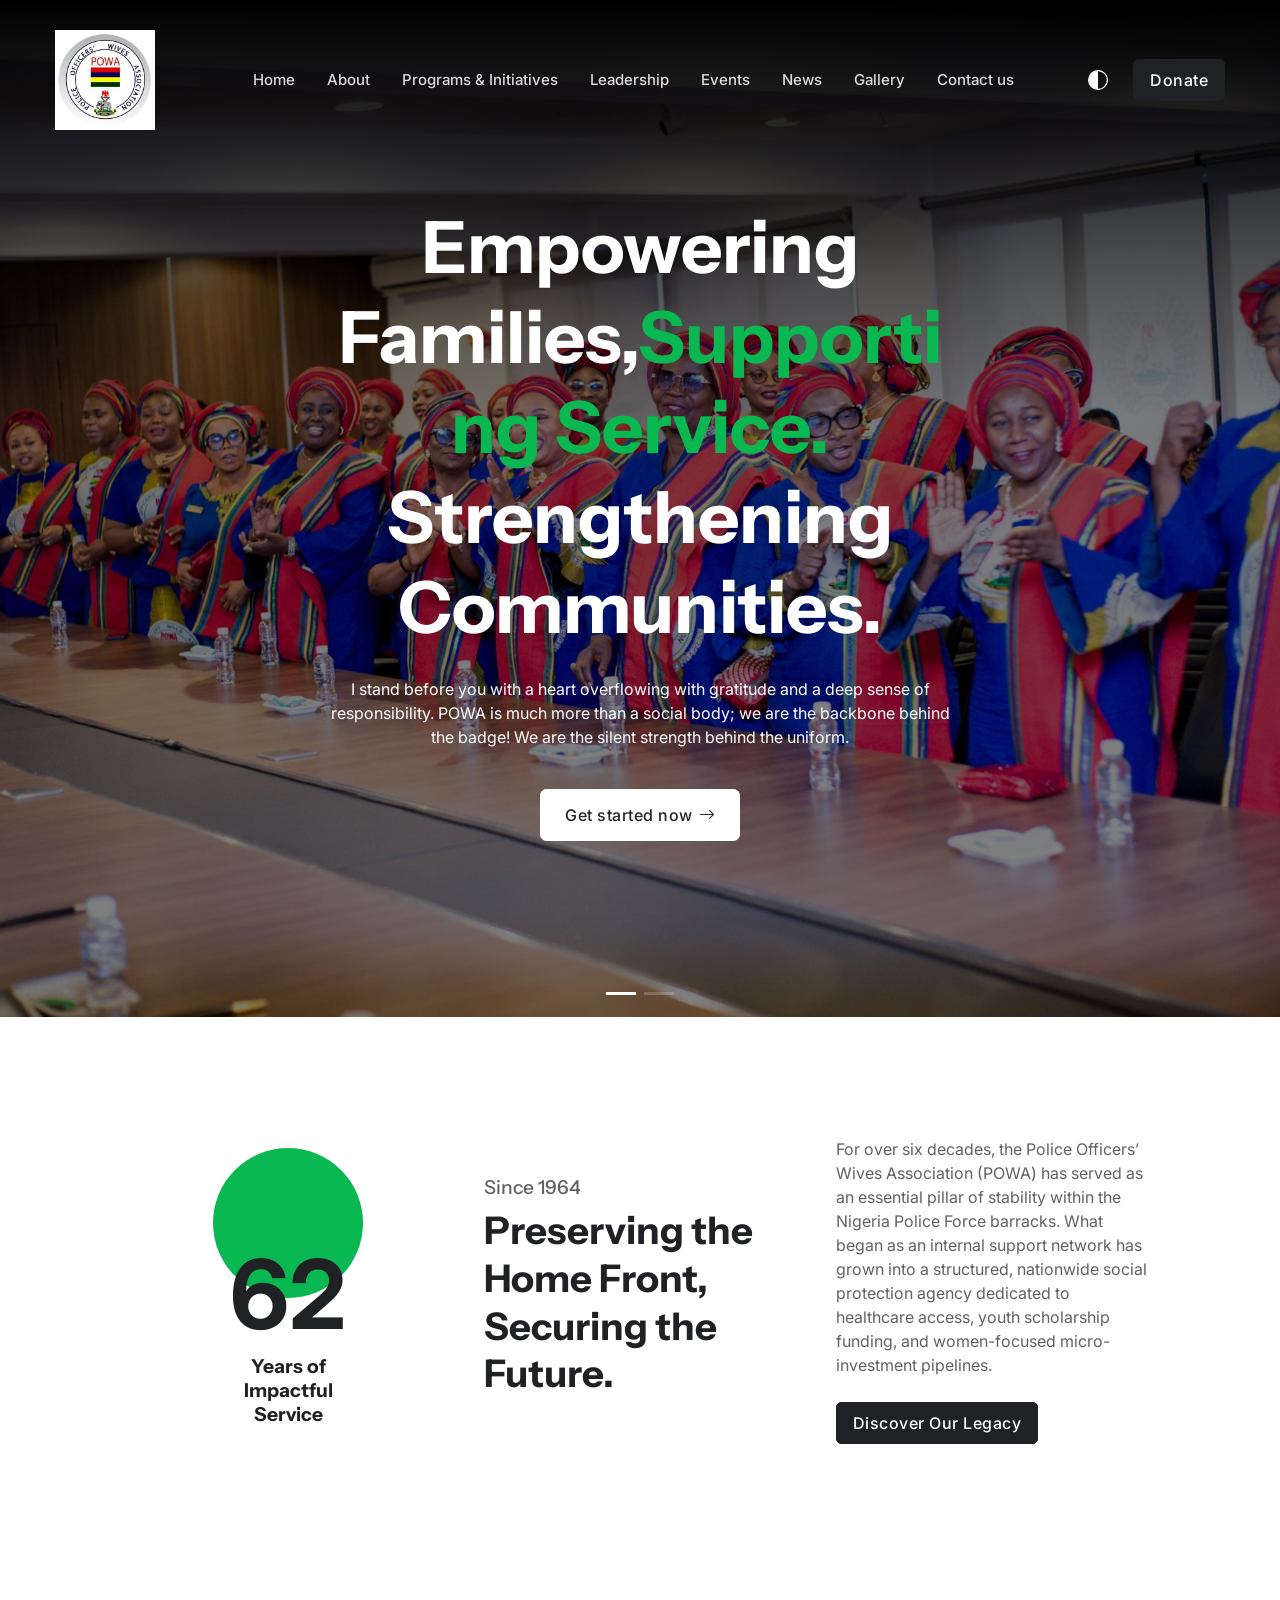
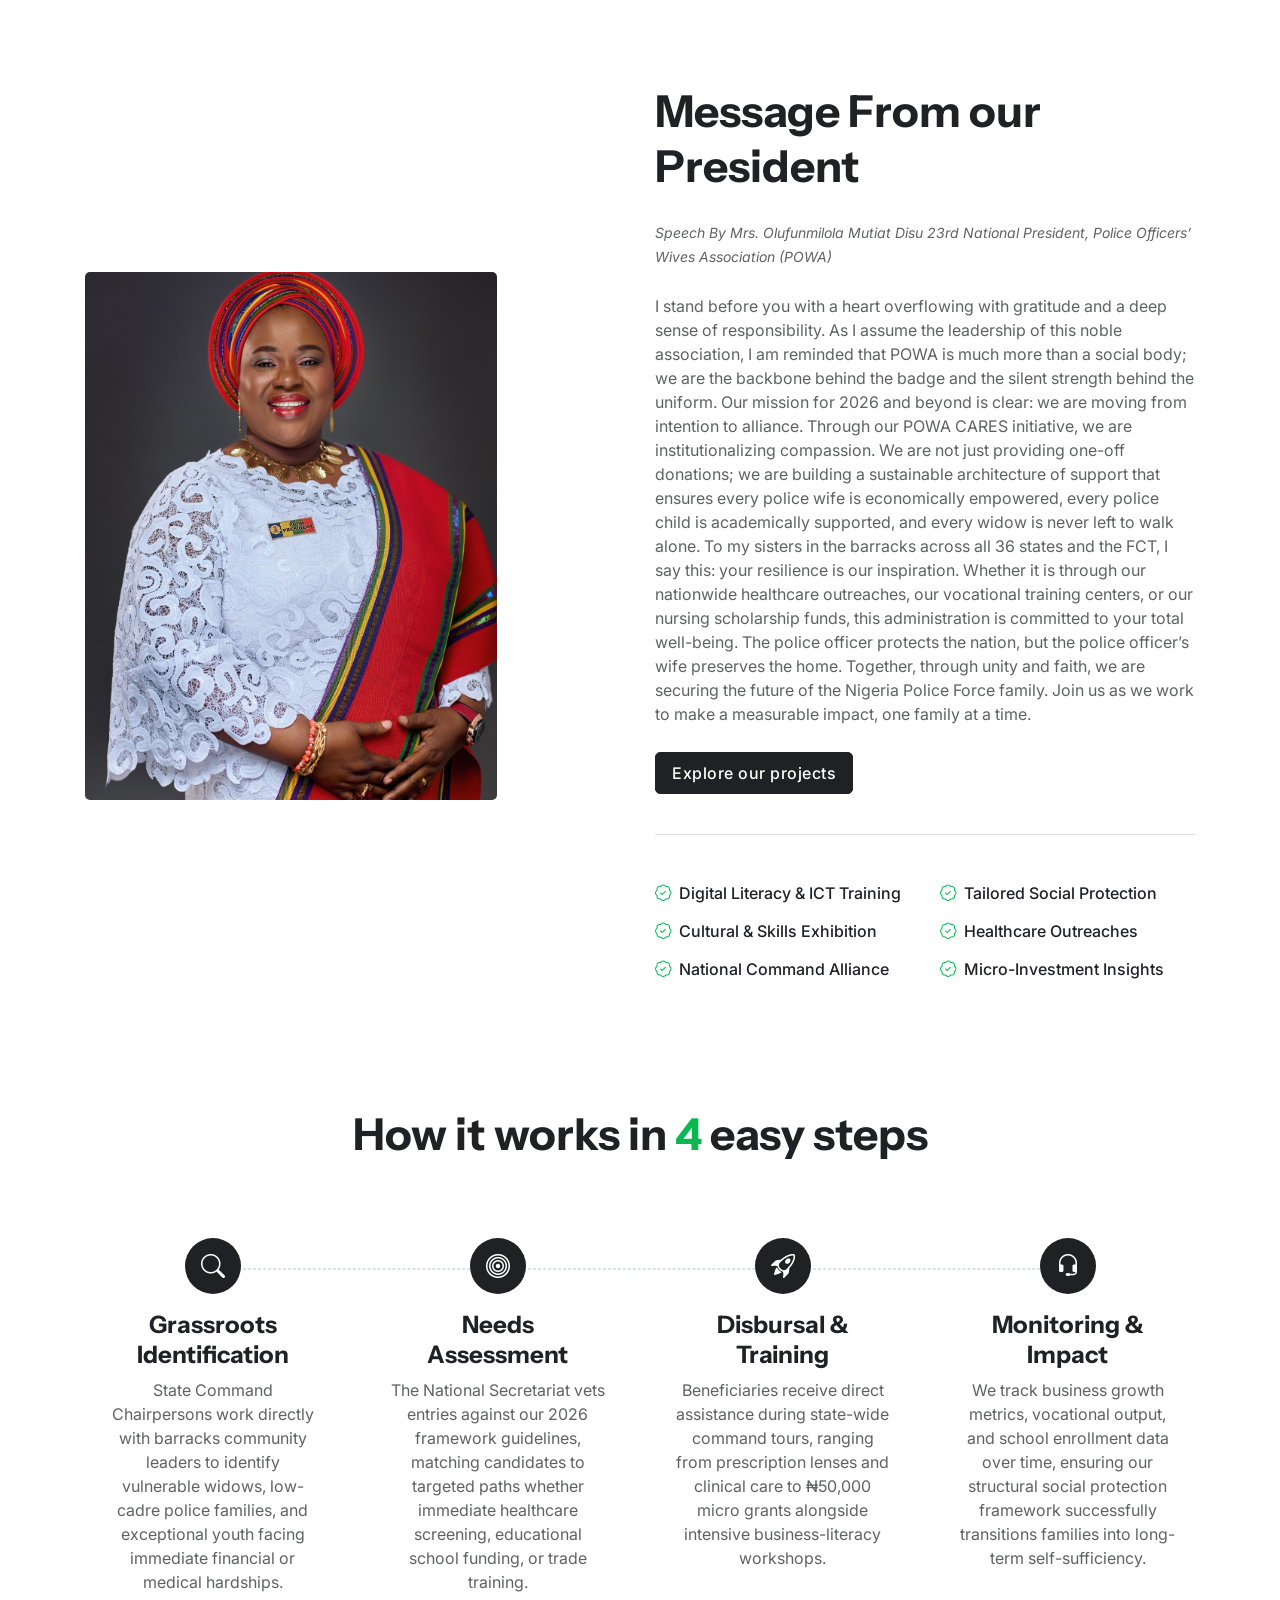
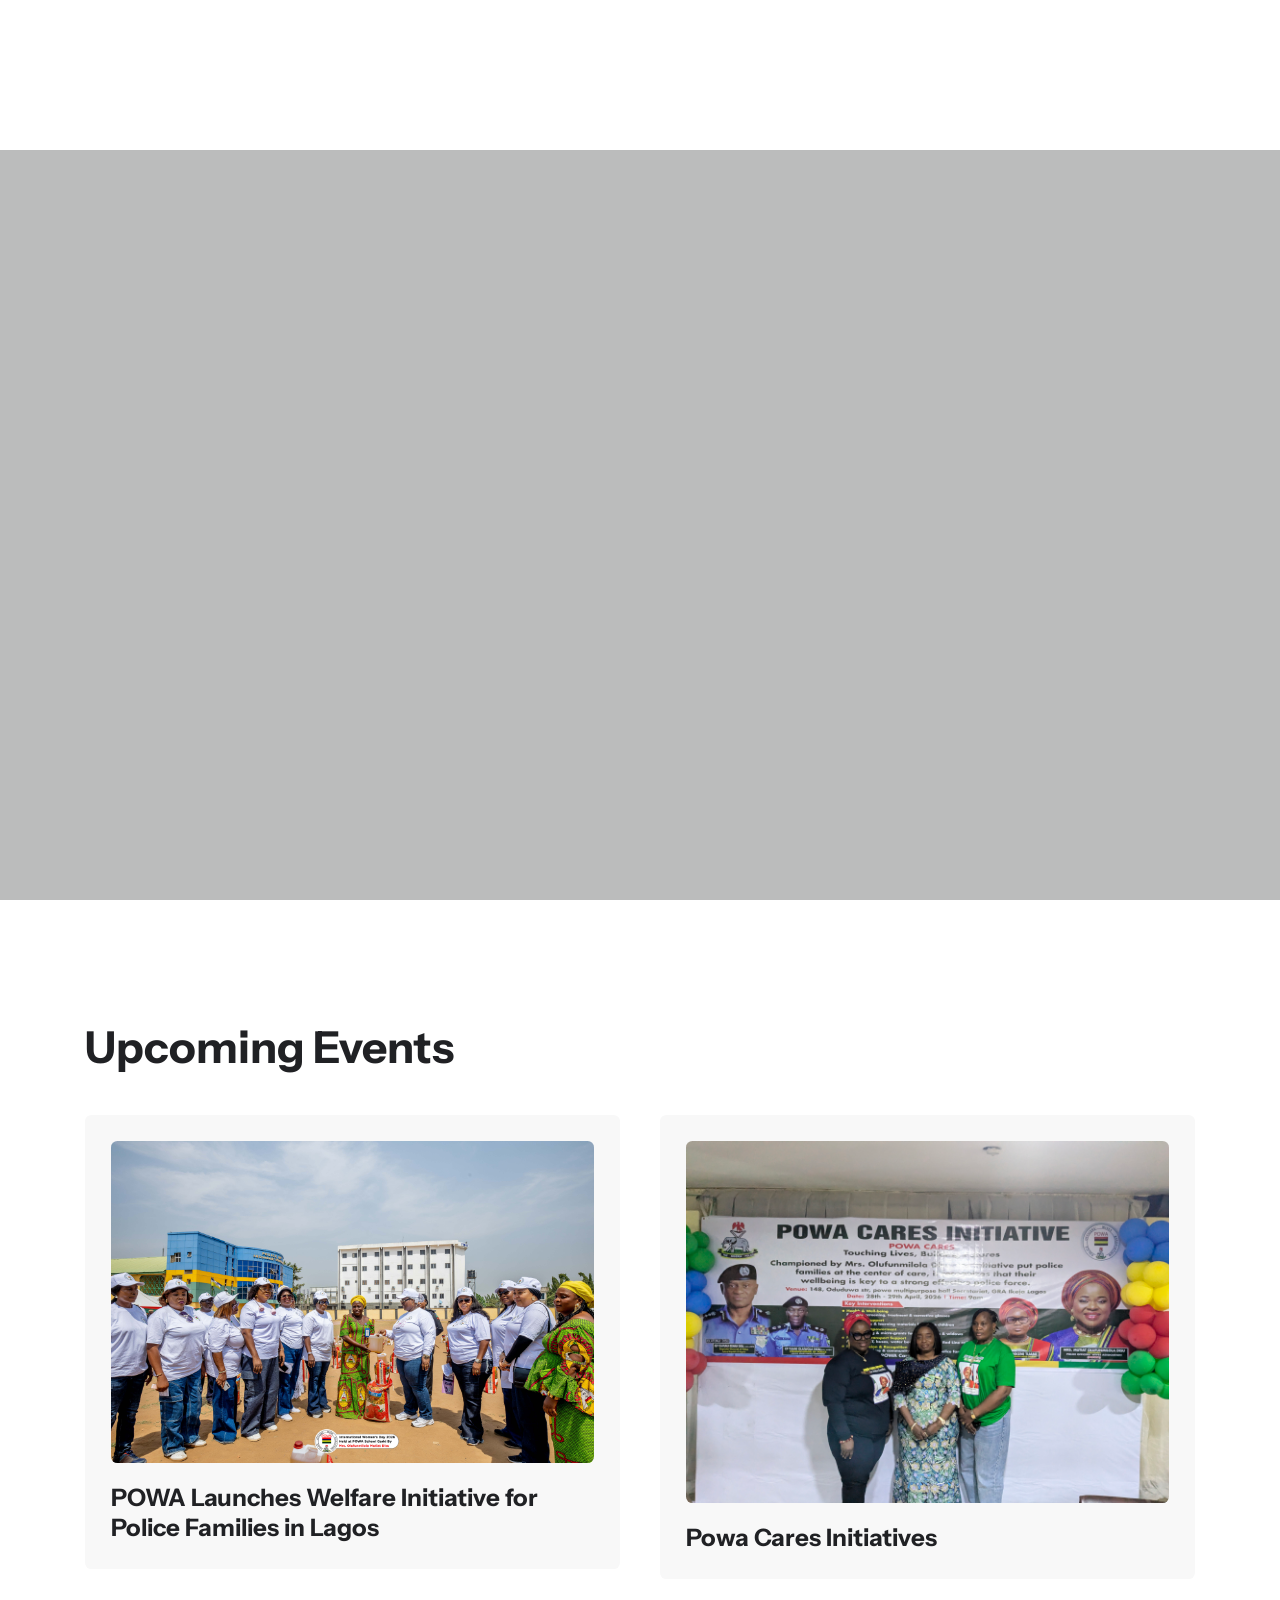
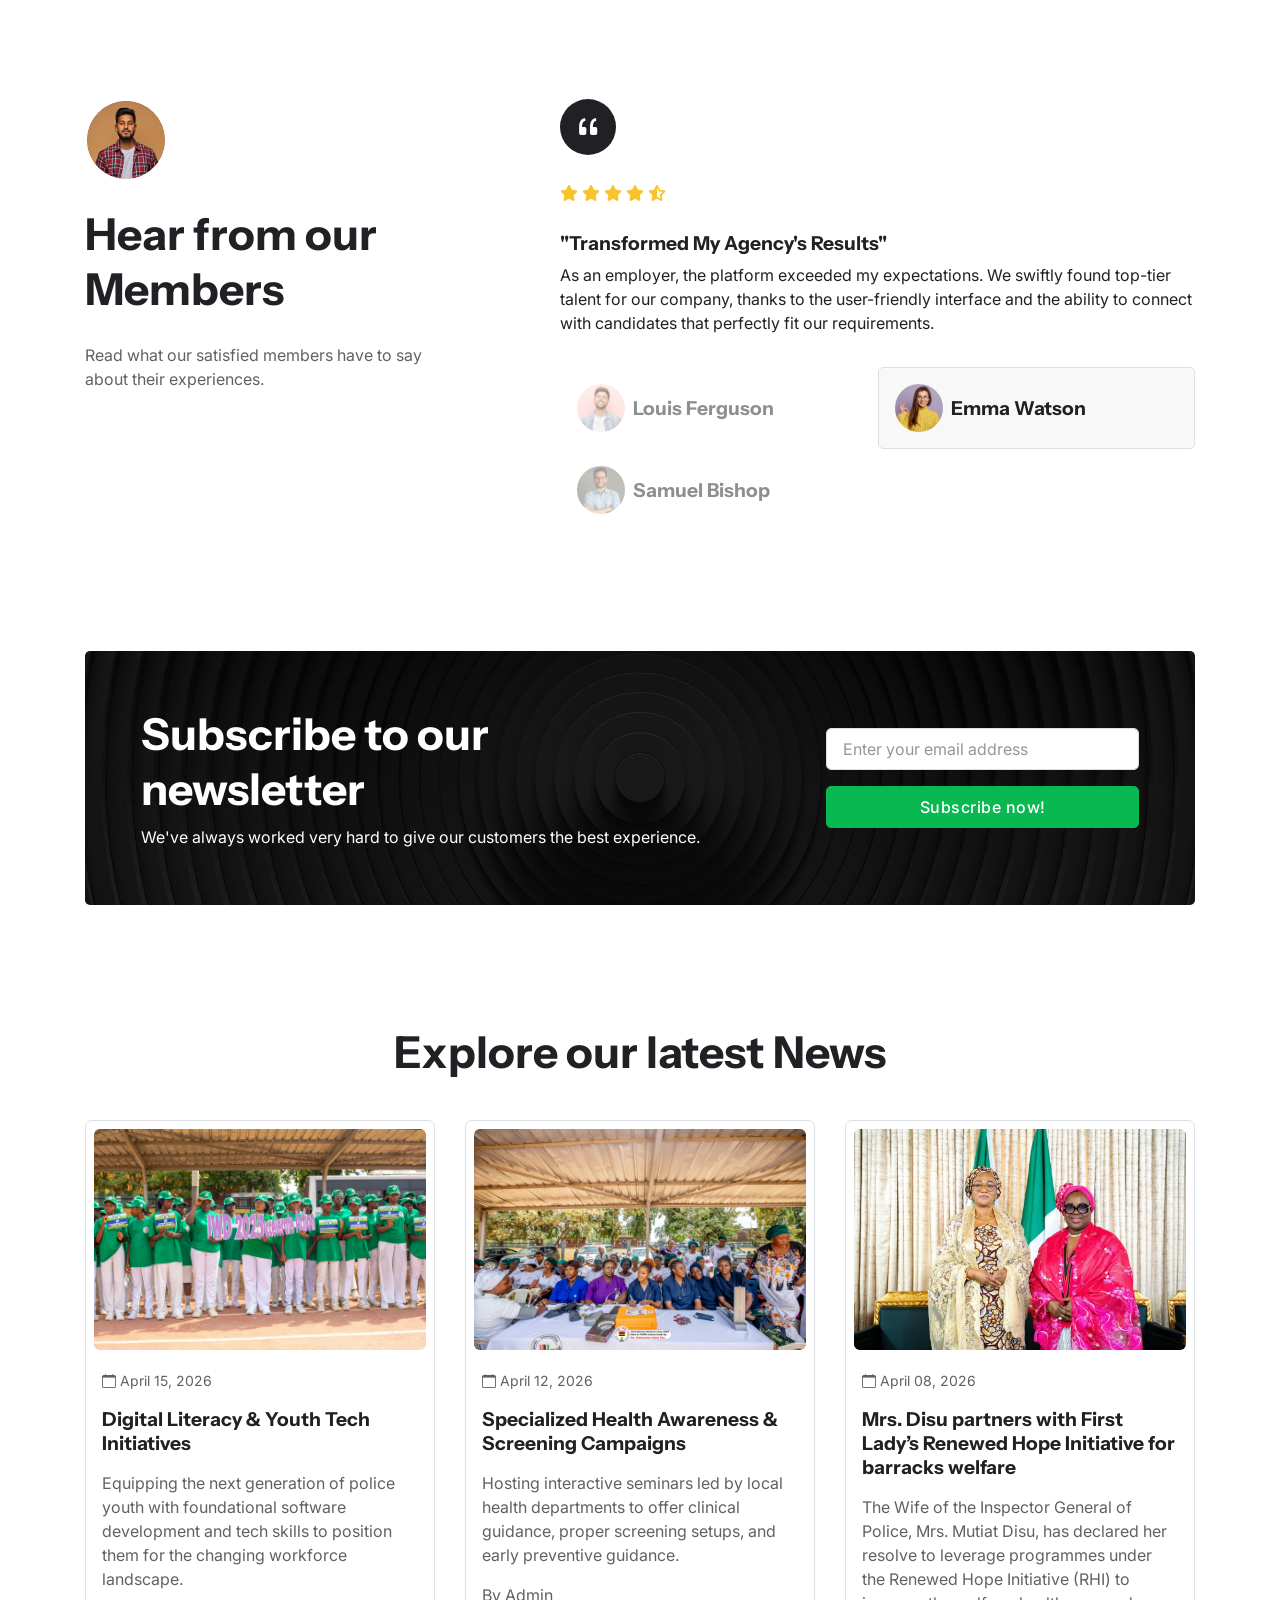
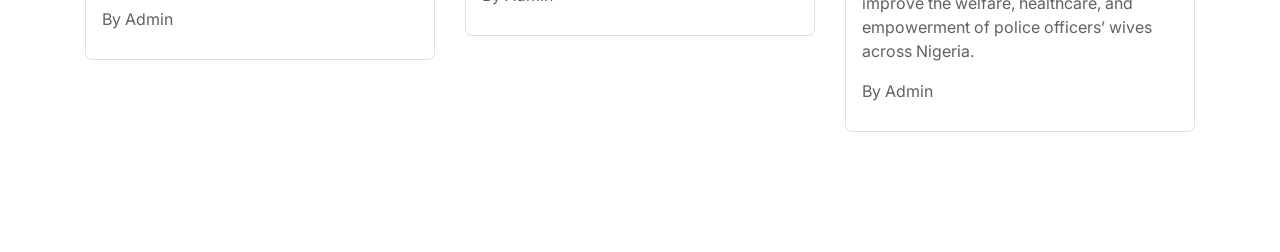
==== index.html @ 63f8a97d "contact us page" ====
<!DOCTYPE html>
<html lang="en">
<head>
	<title>powa</title>
	<!-- Meta Tags -->
	<meta charset="utf-8">
	<meta name="viewport" content="width=device-width, initial-scale=1, shrink-to-fit=no">
	<meta name="powa" content="powa.org.ng">
	<meta name="description" content="The Police Officers’ Wives Association (POWA) is a non-governmental organization in Nigeria dedicated to the welfare of families of personnel within the Nigeria Police Force. The association focuses on creating social support systems to improve the lives of police families, under the premise that stable home environments contribute to more effective service by police officers.">
	<link rel="stylesheet" href="https://cdn.jsdelivr.net/npm/bootstrap-icons@1.11.3/font/bootstrap-icons.min.css">   
	<!-- Dark mode -->
	<script>
		const storedTheme = localStorage.getItem('theme')
 
		const getPreferredTheme = () => {
			if (storedTheme) {
				return storedTheme
			}
			return window.matchMedia('(prefers-color-scheme: light)').matches ? 'light' : 'light'
		}

		const setTheme = function (theme) {
			if (theme === 'auto' && window.matchMedia('(prefers-color-scheme: dark)').matches) {
				document.documentElement.setAttribute('data-bs-theme', 'dark')
			} else {
				document.documentElement.setAttribute('data-bs-theme', theme)
			}
		}

		setTheme(getPreferredTheme())

		window.addEventListener('DOMContentLoaded', () => {
		    var el = document.querySelector('.theme-icon-active');
			if(el != 'undefined' && el != null) {
				const showActiveTheme = theme => {
				const activeThemeIcon = document.querySelector('.theme-icon-active use')
				const btnToActive = document.querySelector(`[data-bs-theme-value="${theme}"]`)
				const svgOfActiveBtn = btnToActive.querySelector('.mode-switch use').getAttribute('href')

				document.querySelectorAll('[data-bs-theme-value]').forEach(element => {
					element.classList.remove('active')
				})

				btnToActive.classList.add('active')
				activeThemeIcon.setAttribute('href', svgOfActiveBtn)
			}

			window.matchMedia('(prefers-color-scheme: dark)').addEventListener('change', () => {
				if (storedTheme !== 'light' || storedTheme !== 'dark') {
					setTheme(getPreferredTheme())
				}
			})

			showActiveTheme(getPreferredTheme())

			document.querySelectorAll('[data-bs-theme-value]')
				.forEach(toggle => {
					toggle.addEventListener('click', () => {
						const theme = toggle.getAttribute('data-bs-theme-value')
						localStorage.setItem('theme', theme)
						setTheme(theme)
						showActiveTheme(theme)
					})
				})

			}
		})
		
	</script>

	<!-- Favicon -->
	<link rel="shortcut icon" href="assets/images/logo.jpg">

	<!-- Google Font -->
	<link rel="preconnect" href="https://fonts.googleapis.com">
	<link rel="preconnect" href="https://fonts.gstatic.com" crossorigin>
	<link href="https://fonts.googleapis.com/css2?family=Instrument+Sans:wght@400;500;600;700&family=Inter:wght@400;500;600&display=swap" rel="stylesheet">

	<!-- Plugins CSS -->
	<link rel="stylesheet" type="text/css" href="assets/vendor/font-awesome/css/all.min.css">
	<link rel="stylesheet" type="text/css" href="assets/vendor/bootstrap-icons/bootstrap-icons.css">
	<link rel="stylesheet" type="text/css" href="assets/vendor/swiper/swiper-bundle.min.css">
	
	<!-- Theme CSS -->
	<link rel="stylesheet" type="text/css" href="assets/css/style.css">

</head>

<body>

<!-- Header START -->
<header class="header-sticky header-absolute" data-bs-theme="dark">
	<!-- Logo Nav START -->
	<nav class="navbar navbar-expand-xl px-lg-5">
		<div class="container-fluid">
			<!-- Logo START -->
			<a class="navbar-brand me-5" href="index.html">
				<img class="light-mode-item navbar-brand-item" src="assets/images/logo.jpg" alt="logo" style="height:150">
				<img class="dark-mode-item navbar-brand-item" src="assets/images/logo.jpg" alt="logo">
			</a>
			<!-- Logo END -->

			<!-- Main navbar START -->
			<div class="navbar-collapse collapse" id="navbarCollapse">
				<ul class="navbar-nav navbar-nav-scroll dropdown-hover mx-auto">

					<li class="nav-item"> <a class="nav-link" href="index.html">Home</a> </li>
					<li class="nav-item"> <a class="nav-link" href="about.html">About</a> </li>
					<li class="nav-item"> <a class="nav-link" href="services.html">Programs & Initiatives</a> </li>
					<li class="nav-item"> <a class="nav-link" href="#">Leadership</a> </li>
					<li class="nav-item"> <a class="nav-link" href="#">Events</a> </li>
					<li class="nav-item"> <a class="nav-link" href="#">News</a> </li>
					<li class="nav-item"> <a class="nav-link" href="gallery.html">Gallery</a> </li>
					<!-- Nav item -->
					<li class="nav-item"> <a class="nav-link" href="contact.html">Contact us</a> </li>
				</ul>
			</div>
			<!-- Main navbar END -->

			<!-- Buttons -->
			<ul class="nav align-items-center dropdown-hover ms-sm-2">
				<!-- Dark mode option START -->
				<li class="nav-item dropdown dropdown-animation">
					<button class="btn btn-link mb-0 px-2 lh-1" id="bd-theme"
					type="button"
					aria-expanded="false"
					data-bs-toggle="dropdown"
					data-bs-display="static">
					<svg xmlns="http://www.w3.org/2000/svg" width="20" height="20"  class="bi bi-circle-half theme-icon-active fill-mode fa-fw" viewBox="0 0 16 16">
						<path d="M8 15A7 7 0 1 0 8 1v14zm0 1A8 8 0 1 1 8 0a8 8 0 0 1 0 16z"/>
						<use href="#"></use>
					</svg>
					</button>

					<ul class="dropdown-menu min-w-auto dropdown-menu-end" aria-labelledby="bd-theme">
						<li class="mb-1">
							<button type="button" class="dropdown-item d-flex align-items-center" data-bs-theme-value="light">
								<svg width="16" height="16" fill="currentColor" class="bi bi-brightness-high-fill fa-fw mode-switch me-1" viewBox="0 0 16 16">
									<path d="M12 8a4 4 0 1 1-8 0 4 4 0 0 1 8 0zM8 0a.5.5 0 0 1 .5.5v2a.5.5 0 0 1-1 0v-2A.5.5 0 0 1 8 0zm0 13a.5.5 0 0 1 .5.5v2a.5.5 0 0 1-1 0v-2A.5.5 0 0 1 8 13zm8-5a.5.5 0 0 1-.5.5h-2a.5.5 0 0 1 0-1h2a.5.5 0 0 1 .5.5zM3 8a.5.5 0 0 1-.5.5h-2a.5.5 0 0 1 0-1h2A.5.5 0 0 1 3 8zm10.657-5.657a.5.5 0 0 1 0 .707l-1.414 1.415a.5.5 0 1 1-.707-.708l1.414-1.414a.5.5 0 0 1 .707 0zm-9.193 9.193a.5.5 0 0 1 0 .707L3.05 13.657a.5.5 0 0 1-.707-.707l1.414-1.414a.5.5 0 0 1 .707 0zm9.193 2.121a.5.5 0 0 1-.707 0l-1.414-1.414a.5.5 0 0 1 .707-.707l1.414 1.414a.5.5 0 0 1 0 .707zM4.464 4.465a.5.5 0 0 1-.707 0L2.343 3.05a.5.5 0 1 1 .707-.707l1.414 1.414a.5.5 0 0 1 0 .708z"/>
									<use href="#"></use>
								</svg>Light
							</button>
						</li>
						<li class="mb-1">
							<button type="button" class="dropdown-item d-flex align-items-center" data-bs-theme-value="dark">
								<svg xmlns="http://www.w3.org/2000/svg" width="16" height="16" fill="currentColor" class="bi bi-moon-stars-fill fa-fw mode-switch me-1" viewBox="0 0 16 16">
									<path d="M6 .278a.768.768 0 0 1 .08.858 7.208 7.208 0 0 0-.878 3.46c0 4.021 3.278 7.277 7.318 7.277.527 0 1.04-.055 1.533-.16a.787.787 0 0 1 .81.316.733.733 0 0 1-.031.893A8.349 8.349 0 0 1 8.344 16C3.734 16 0 12.286 0 7.71 0 4.266 2.114 1.312 5.124.06A.752.752 0 0 1 6 .278z"/>
									<path d="M10.794 3.148a.217.217 0 0 1 .412 0l.387 1.162c.173.518.579.924 1.097 1.097l1.162.387a.217.217 0 0 1 0 .412l-1.162.387a1.734 1.734 0 0 0-1.097 1.097l-.387 1.162a.217.217 0 0 1-.412 0l-.387-1.162A1.734 1.734 0 0 0 9.31 6.593l-1.162-.387a.217.217 0 0 1 0-.412l1.162-.387a1.734 1.734 0 0 0 1.097-1.097l.387-1.162zM13.863.099a.145.145 0 0 1 .274 0l.258.774c.115.346.386.617.732.732l.774.258a.145.145 0 0 1 0 .274l-.774.258a1.156 1.156 0 0 0-.732.732l-.258.774a.145.145 0 0 1-.274 0l-.258-.774a1.156 1.156 0 0 0-.732-.732l-.774-.258a.145.145 0 0 1 0-.274l.774-.258c.346-.115.617-.386.732-.732L13.863.1z"/>
									<use href="#"></use>
								</svg>Dark
							</button>
						</li>
						<li>
							<button type="button" class="dropdown-item d-flex align-items-center active" data-bs-theme-value="auto">
								<svg xmlns="http://www.w3.org/2000/svg" width="16" height="16" fill="currentColor" class="bi bi-circle-half fa-fw mode-switch me-1" viewBox="0 0 16 16">
									<path d="M8 15A7 7 0 1 0 8 1v14zm0 1A8 8 0 1 1 8 0a8 8 0 0 1 0 16z"/>
									<use href="#"></use>
								</svg>Auto
							</button>
						</li>
					</ul>
				</li>
				<!-- Dark mode option END -->

				<!-- Search -->
				
				<!-- Offcanvas cart menu -->
				<li class="nav-item position-relative ms-2 ms-sm-3 d-none d-sm-block">
					<a class="btn btn-dark mb-0" href="https://pay.squadco.com/link/9QF4YS">Donate</a>
				</li>

				<!-- Responsive navbar toggler -->
				<li class="nav-item">
					<button class="navbar-toggler ms-3 p-2" type="button" data-bs-toggle="collapse" data-bs-target="#navbarCollapse" aria-controls="navbarCollapse" aria-expanded="false" aria-label="Toggle navigation">
						<span class="navbar-toggler-animation">
							<span></span>
							<span></span>
							<span></span>
						</span>
					</button>
				</li>	
			</ul>

		</div>
	</nav>
	<!-- Logo Nav END -->
</header>
<!-- Header END -->

<!-- **************** MAIN CONTENT START **************** -->
<main>

<!-- =======================
Main Banner START -->
<section class="pt-0">
	<!-- Slider START -->
	<div class="swiper overflow-hidden" data-swiper-options='{
		"effect": "fade",
		"speed":"1000",
		"autoplay":{
			"delay": 3000, 
			"disableOnInteraction": false
		},
		"pagination":{
			"el":".swiper-pagination",
			"clickable":"true"
		}}'>

		<div class="swiper-wrapper">
			<!-- Slider item -->
			<div class="swiper-slide">
				<div class="card overflow-hidden min-vh-100 rounded-0" style="background:url(assets/images/leadership/HF4ovmEXMAAKfRS.jpeg) no-repeat; background-size:cover; background-position:center;">
					<!-- Bg overlay -->
					<div class="bg-overlay bg-linear-overlay"></div>
		
					<!-- Card image overlay -->
					<div class="position-relative z-index-2 d-flex flex-column m-auto h-100 py-9"> 
						<div class="container">
							<div class="row">
								<div class="col-sm-11 col-lg-8 col-xl-7 text-center m-auto">									
									<!-- Title -->
									<h1 class="text-white display-4 my-4">Empowering Families,<span class="text-primary">Supporting Service.</span> Strengthening Communities.</h1>
									<p class="text-white mb-5"> I stand before you with a heart overflowing with gratitude and a deep sense of responsibility. POWA is much more than a social body; we are the backbone behind the badge! We are the silent strength behind the uniform. </p>
									<a class="btn btn-lg btn-white icon-link icon-link-hover mb-0" href="#">Get started now<i class="bi bi-arrow-right"></i> </a>
								</div>
							</div>
						</div>
					</div>
				</div>
			</div>
			
			<!-- Slider item -->
			<div class="swiper-slide">
				<div class="card overflow-hidden min-vh-100 rounded-0" style="background:url(assets/images/leadership/CI0A8439.jpg) no-repeat; background-size:cover; background-position:center;">
					<!-- Bg overlay -->
					<div class="bg-overlay bg-linear-overlay"></div>
		
					<!-- Content -->
					<div class="position-relative z-index-2 d-flex flex-column m-auto h-100 py-9"> 
						<div class="container">
							<div class="row">
								<div class="col-sm-11 col-lg-8 mt-auto">
									<!-- Title -->
									<h1 class="text-white display-4 mb-4">Better<span class="fw-light"> Police</span> with <span class="fw-light">POWA</span></h1>
									<p class="text-white mb-5"> Empowering women through leadership and innovation.</p>
									<a class="btn btn-lg btn-primary icon-link icon-link-hover mb-0" href="#">Explore Our Services<i class="bi bi-arrow-right"></i> </a>
								</div>
							</div>
						</div>
					</div>
				</div>
			</div>
		</div>	

		<!-- Slider Pagination -->
		<div class="swiper-pagination swiper-pagination-line position-absolute bottom-0 mb-3"></div>
	</div>	
	<!-- Slider END -->
</section>
<!-- =======================
Main Banner END -->

<!-- =======================
About START -->
<section class="pt-0">
	<div class="container">
		<div class="row">
			<div class="col-lg-11 mx-auto">
				<div class="row g-4 g-lg-5 align-items-center">
					<!-- Years content -->
					<div class="col-md-6 col-lg-4 text-center">
						<div class="icon-xxl bg-primary rounded-circle mx-auto mb-n7" style="width: 150px; height:150px;"></div>
						<span class="heading-color fw-bold" style="font-size: 6rem; line-height: 1.25;">62</span>
						<h6 class="w-50 mx-auto">Years of Impactful Service</h6>
					</div>
					
					<!-- Title content -->
					<div class="col-md-6 col-lg-4">
						<h6 class="text-body fw-normal">Since 1964</h6>
						<h3>Preserving the Home Front, Securing the Future.</h3>
					</div>
					
					<!-- Info content -->
					<div class="col-lg-4">
						<p class="mb-4">For over six decades, the Police Officers’ Wives Association (POWA) has served as an essential pillar of stability within the Nigeria Police Force barracks. What began as an internal support network has grown into a structured, nationwide social protection agency dedicated to healthcare access, youth scholarship funding, and women-focused micro-investment pipelines.</p>
						<a href="#" class="btn btn-dark mb-0">Discover Our Legacy</a>
					</div>
				</div>
			</div>
		</div>
	</div>
</section>
<!-- =======================
About END -->

<!-- =======================
Services START -->

<!-- =======================
Services END -->

<!-- =======================
Why us START -->
<section class="overflow-hidden pb-0">
	<div class="container">
		<div class="row align-items-center">
			<!-- Image -->
			<div class="col-lg-6 text-center position-relative mb-5 mb-lg-0">
				<!-- Image -->
				<div class="pe-lg-6 pe-xl-8"><img src="assets/images/Olufunmilola-Mutiat-disu.jpg" class="rounded" alt=""></div>
				<!-- Decoration -->
				
			</div>

			<!-- Content -->
			<div class="col-lg-6 ms-auto">
				<!-- Title and content -->
				<h2 class="mb-lg-4">Message From our President</h2>
				<p style="padding-bottom: 10px;">
					<i>
						<small>Speech By Mrs. Olufunmilola Mutiat Disu 23rd National President, Police Officers’ Wives Association (POWA)</small>
					</i>
				</p>
				
				<p class="mb-lg-4">
					I stand before you with a heart overflowing with gratitude and a deep sense of responsibility. 
					As I assume the leadership of this noble association, I am reminded that POWA is much more than a social body;
					 we are the backbone behind the badge and the silent strength behind the uniform. Our mission for 2026 and beyond is clear: 
					 we are moving from intention to alliance. Through our POWA CARES initiative, we are institutionalizing compassion.
					  We are not just providing one-off donations; we are building a sustainable architecture of support that ensures every police 
					  wife is economically empowered, every police child is academically supported, and every widow is never left to walk alone.
					   To my sisters in the barracks across all 36 states and the FCT, I say this: your resilience is our inspiration. 
					   Whether it is through our nationwide healthcare outreaches, our vocational training centers, or our nursing scholarship funds, 
					   this administration is committed to your total well-being. The police officer protects the nation, but the police officer’s wife 
					   preserves the home. Together, through unity and faith, 
					we are securing the future of the Nigeria Police Force family. Join us as we work to make a measurable impact, one family at a time.</p>
				<a href="portfolio-list.html" class="btn btn-dark mb-0">Explore our projects</a>
				<hr class="my-4 my-lg-5"> <!-- Divider -->

				<!-- List -->
				<div class="row">
					<div class="col-sm-6">
						<ul class="list-group list-group-borderless">
							<li class="list-group-item heading-color fw-normal d-flex mb-0"><i class="bi bi-patch-check text-primary me-2"></i>Digital Literacy & ICT Training</li>
							<li class="list-group-item heading-color fw-normal d-flex mb-0"><i class="bi bi-patch-check text-primary me-2"></i>Cultural & Skills Exhibition</li>
							<li class="list-group-item heading-color fw-normal d-flex mb-0"><i class="bi bi-patch-check text-primary me-2"></i>National Command Alliance</li>							
						</ul>
					</div>

					<div class="col-sm-6">
						<ul class="list-group list-group-borderless">
							<li class="list-group-item heading-color fw-normal d-flex mb-0"><i class="bi bi-patch-check text-primary me-2"></i>Tailored Social Protection</li>
							<li class="list-group-item heading-color fw-normal d-flex mb-0"><i class="bi bi-patch-check text-primary me-2"></i>Healthcare Outreaches</li>
							<li class="list-group-item heading-color fw-normal d-flex mb-0"><i class="bi bi-patch-check text-primary me-2"></i>Micro-Investment Insights</li>
						</ul>
					</div>
				</div>
			</div>
		</div>
	</div>
</section>
<!-- =======================
Why us END -->

<!-- =======================
Work START -->
<section>
	<div class="container">
		<!-- Title -->
		<div class="inner-container-small text-center mb-4 mb-md-6">
			<h2>How it works in <span class="text-primary">4</span> easy steps</h2>
		</div>

		<div class="row step-process">
			<!-- Step item -->
			<div class="col-sm-6 col-lg-3">
				<div class="card card-body bg-transparent text-center">
					<!-- Icon -->
					<div class="icon-lg bg-dark text-white rounded-circle mb-3 mx-auto">
						<i class="bi bi-search fa-lg"></i>
					</div>
					<h5>Grassroots Identification</h5>
					<p>State Command Chairpersons work directly with barracks community leaders to identify vulnerable widows, low-cadre police families, and exceptional youth facing immediate financial or medical hardships.</p>
				</div>
			</div>

			<!-- Step item -->
			<div class="col-sm-6 col-lg-3">
				<div class="card card-body bg-transparent text-center">
					<!-- Icon -->
					<div class="icon-lg bg-dark text-white rounded-circle mb-3 mx-auto">
						<i class="bi bi-bullseye fa-lg"></i>
					</div>
					<h5>Needs Assessment</h5>
					<p>The National Secretariat vets entries against our 2026 framework guidelines, matching candidates to targeted paths whether immediate healthcare screening, educational school funding, or trade training.</p>
				</div>
			</div>

			<!-- Step item -->
			<div class="col-sm-6 col-lg-3">
				<div class="card card-body bg-transparent text-center">
					<!-- Icon -->
					<div class="icon-lg bg-dark text-white rounded-circle mb-3 mx-auto">
						<i class="bi bi-rocket-takeoff fa-lg"></i>
					</div>
					<h5>Disbursal & Training</h5>
					<p>Beneficiaries receive direct assistance during state-wide command tours, ranging from prescription lenses and clinical care to ₦50,000 micro grants alongside intensive business-literacy workshops.</p>
				</div>
			</div>

			<!-- Step item -->
			<div class="col-sm-6 col-lg-3">
				<div class="card card-body bg-transparent text-center">
					<!-- Icon -->
					<div class="icon-lg bg-dark text-white rounded-circle mb-3 mx-auto">
						<i class="bi bi-headset fa-lg"></i>
					</div>
					<h5>Monitoring & Impact</h5>
					<p>We track business growth metrics, vocational output, and school enrollment data over time, ensuring our structural social protection framework successfully transitions families into long-term self-sufficiency.</p>
				</div>
			</div>
		</div>

	</div>
</section>
<!-- =======================
Work END -->

<!-- =======================
Video START -->
<section class="bg-parallax position-relative h-400px h-xl-750px" data-jarallax-video="https://player.vimeo.com/video/1194730615?autoplay=1">
	<div class="bg-overlay bg-dark opacity-3"></div>
</section> 
<!-- =======================
Video END -->

<!-- =======================
Latest projects START -->
<section class="pb-0">
	<div class="container">
		<!-- Title -->
		<div class="row align-items-center g-4 mb-4 mb-sm-5">
			<div class="col-md-6 col-lg-5">
				<h2 class="mb-0">Upcoming Events</h2>
			</div>
			<div class="col-md-6 col-lg-4 ms-auto text-md-end">
				<!-- <a href="portfolio-showcase.html" class="btn btn-lg btn-dark mb-0">View all projects</a> -->
			</div>
		</div>

		<!-- Projects START -->
		<div class="row g-4 g-md-5">
			<div class="col-lg-6">
				<div class="card bg-light p-3 p-sm-4 card-img-scale overflow-hidden">
					<div class="card-img-scale-wrapper rounded-3">
						<!-- Card Image -->              
						<img src="assets/images/community/CI0A6397.jpg" class="img-scale" alt="portfolio-img">
					</div>
					<!-- Card body -->
					<div class="card-body d-flex justify-content-between align-items-center px-0 pb-0">
						<div class="me-3">
							<h5 class="mb-0"><a href="#" class="heading-color stretched-link">POWA Launches Welfare Initiative for Police Families in Lagos</a></h5>							
						</div>						
					</div>
				</div>
			</div>

			<div class="col-lg-6">
				<div class="card bg-light p-3 p-sm-4 card-img-scale overflow-hidden">
					<div class="card-img-scale-wrapper rounded-3">
						<!-- Card Image -->              
						<img src="assets/images/community/PXL_20260429_152832163.RAW-01.COVER.jpg" class="img-scale" alt="portfolio-img">
					</div>
					<!-- Card body -->
					<div class="card-body d-flex justify-content-between align-items-center px-0 pb-0">
						<div class="me-3">
							<h5 class="mb-0"><a href="#" class="heading-color stretched-link">Powa Cares Initiatives
							</a></h5>						
						</div>						
					</div>
				</div>
			</div>
		</div>
		<!-- Projects END -->
	</div>
</section>
<!-- =======================
Latest projects END -->



<!-- =======================
Testimonials START -->
<section>
	<div class="container">
		<div class="row">
			<!-- Title and content -->
			<div class="col-lg-4">
				<!-- Avatar Slider START -->
				<div class="avatar avatar-xl mb-md-4">
					<div class="swiper swiper-img-scale overflow-hidden" data-swiper-options='{
						"effect": "fade",
						"autoplay":{
							"delay": 1500, 
							"disableOnInteraction": false
						}}'>
						<div class="swiper-wrapper">
							<!-- Slider item -->
							<div class="swiper-slide">
								<img class="avatar-img rounded-circle border border-2 border-white" src="assets/images/avatar/09.jpg" alt="avatar">
							</div>

							<!-- Slider item -->
							<div class="swiper-slide">
									<img class="avatar-img rounded-circle border border-2 border-white" src="assets/images/avatar/01.jpg" alt="avatar">
							</div>

							<!-- Slider item -->
							<div class="swiper-slide">
									<img class="avatar-img rounded-circle border border-2 border-white" src="assets/images/avatar/10.jpg" alt="avatar">
							</div>

							<!-- Slider item -->
							<div class="swiper-slide">
									<img class="avatar-img rounded-circle border border-2 border-white" src="assets/images/avatar/05.jpg" alt="avatar">
							</div>
						</div>
					</div>
				</div>	
				<!-- Avatar Slider END -->

				<h2 class="mb-lg-4">Hear from our Members</h2>
				<p class="mb-5">Read what our satisfied members have to say about their experiences.</p>
			</div>

			<div class="col-lg-7 d-flex flex-column ms-auto">
				<!-- Tab content START -->
				<div class="tab-content mb-lg-3" id="pills-tabContent">
					<!-- Tab content -->
					<div class="tab-pane fade" id="testi-one" role="tabpanel" aria-labelledby="testi-one-tab" tabindex="0">
						<!-- Icon -->
						<div class="icon-lg bg-dark text-white rounded-circle mb-3 mb-lg-4"><i class="bi bi-quote fa-xl"></i></div>
						<!-- Rating -->
						<ul class="list-inline mb-3 mb-lg-4">
							<li class="list-inline-item me-0"><i class="fas fa-star text-warning"></i></li>
							<li class="list-inline-item me-0"><i class="fas fa-star text-warning"></i></li>
							<li class="list-inline-item me-0"><i class="fas fa-star text-warning"></i></li>
							<li class="list-inline-item me-0"><i class="fas fa-star text-warning"></i></li>
							<li class="list-inline-item me-0"><i class="fas fa-star-half-alt text-warning"></i></li>
						</ul>
						<h6 class="mb-2">"Transformed My Agency's Results"</h6>
						<p class="heading-color">As an employer, the platform exceeded my expectations. We swiftly found top-tier talent for our company, thanks to the user-friendly interface and the ability to connect with candidates that perfectly fit our requirements.</p>
					</div>

					<!-- Tab content -->
					<div class="tab-pane fade show active" id="testi-two" role="tabpanel" aria-labelledby="testi-two-tab" tabindex="0">
						<!-- Icon -->
						<div class="icon-lg bg-dark text-white rounded-circle mb-3 mb-lg-4"><i class="bi bi-quote fa-xl"></i></div>
						<!-- Rating -->
						<ul class="list-inline mb-3 mb-lg-4">
							<li class="list-inline-item me-0"><i class="fas fa-star text-warning"></i></li>
							<li class="list-inline-item me-0"><i class="fas fa-star text-warning"></i></li>
							<li class="list-inline-item me-0"><i class="fas fa-star text-warning"></i></li>
							<li class="list-inline-item me-0"><i class="fas fa-star text-warning"></i></li>
							<li class="list-inline-item me-0"><i class="fas fa-star-half-alt text-warning"></i></li>
						</ul>
						<h6 class="mb-2">"Transformed My Agency's Results"</h6>
						<p class="heading-color">As an employer, the platform exceeded my expectations. We swiftly found top-tier talent for our company, thanks to the user-friendly interface and the ability to connect with candidates that perfectly fit our requirements.</p>
					</div>

					<!-- Tab content -->
					<div class="tab-pane fade" id="testi-three" role="tabpanel" aria-labelledby="testi-three-tab" tabindex="0">
						<!-- Icon -->
						<div class="icon-lg bg-dark text-white rounded-circle mb-3 mb-lg-4"><i class="bi bi-quote fa-xl"></i></div>
						<!-- Rating -->
						<ul class="list-inline mb-3 mb-lg-4">
							<li class="list-inline-item me-0"><i class="fas fa-star text-warning"></i></li>
							<li class="list-inline-item me-0"><i class="fas fa-star text-warning"></i></li>
							<li class="list-inline-item me-0"><i class="fas fa-star text-warning"></i></li>
							<li class="list-inline-item me-0"><i class="fas fa-star text-warning"></i></li>
							<li class="list-inline-item me-0"><i class="fas fa-star-half-alt text-warning"></i></li>
						</ul>
						<h6 class="mb-2">"Transformed My Agency's Results"</h6>
						<p class="heading-color">As an employer, the platform exceeded my expectations. We swiftly found top-tier talent for our company, thanks to the user-friendly interface and the ability to connect with candidates that perfectly fit our requirements.</p>
					</div>
				</div>
				<!-- Tab content END -->

				<!-- Tab START -->
				<div class="nav nav-pills nav-pills-testimonial nav-justified mb-4 mb-lg-0" id="pills-tab" role="tablist">
					<!-- Tab item -->
					<div class="nav-item" role="presentation">
						<div class="nav-link d-flex align-items-center text-start p-3" id="testi-one-tab" data-bs-toggle="pill" data-bs-target="#testi-one" role="tab" aria-controls="testi-one" aria-selected="true">
							<!-- Avatar -->
							<div class="avatar flex-shrink-0">
								<img class="avatar-img rounded-circle" src="assets/images/avatar/04.jpg" alt="avatar">
							</div>
							<!-- Info -->
							<div class="ms-2">
								<h6 class="mb-0">Louis Ferguson</h6>
								
							</div>
						</div>
					</div>

					<!-- Tab item -->
					<div class="nav-item" role="presentation">
						<div class="nav-link d-flex align-items-center text-start p-3 active" id="testi-two-tab" data-bs-toggle="pill" data-bs-target="#testi-two" role="tab" aria-controls="testi-two" aria-selected="false">
							<!-- Avatar -->
							<div class="avatar flex-shrink-0">
								<img class="avatar-img rounded-circle" src="assets/images/avatar/05.jpg" alt="avatar">
							</div>
							<!-- Info -->
							<div class="ms-2">
								<h6 class="mb-0">Emma Watson</h6>
								
							</div>
						</div>
					</div>

					<!-- Tab item -->
					<div class="nav-item" role="presentation">
						<div class="nav-link d-flex align-items-center text-start p-3" id="testi-three-tab" data-bs-toggle="pill" data-bs-target="#testi-three" role="tab" aria-controls="testi-three" aria-selected="false">
							<!-- Avatar -->
							<div class="avatar flex-shrink-0">
								<img class="avatar-img rounded-circle" src="assets/images/avatar/06.jpg" alt="avatar">
							</div>
							<!-- Info -->
							<div class="ms-2">
								<h6 class="mb-0">Samuel Bishop</h6>
								
							</div>
						</div>
					</div>
				</div>
				<!-- Tab END -->
			</div>
		</div>
	</div>
</section>
<!-- =======================
Testimonials END -->

<!-- =======================
CTA START -->
<section class="position-relative z-index-2 pt-0">
	<div class="container position-relative">
		<div class="bg-dark rounded position-relative overflow-hidden p-4 p-sm-6"style="background:url(assets/images/bg/15.jpg) no-repeat; background-size:cover; background-position:center;">
			<div class="row align-items-center position-relative">
				<!-- Title and content -->
				<div class="col-md-6 col-xl-7 mb-4 mb-xl-0">
					<h2 class="text-white">Subscribe to our newsletter</h2>
					<p class="text-white mb-0">We've always worked very hard to give our customers the best experience.</p>
				</div>
	
				<!-- Input -->
				<form class="col-md-6 col-xl-4 ms-xl-auto">
					<input class="form-control mb-3" type="email" placeholder="Enter your email address">
					<a href="#" class="btn btn-primary mb-0 d-grid">Subscribe now!</a>
				</form>
			</div>
		</div>
	</div>
</section>
<!-- =======================
CTA END -->

<!-- =======================
Blog START -->
<section class="pt-0">
	<div class="container">

		<!-- Title -->
		<div class="inner-container-small text-center mb-4 mb-sm-5">
			<h2 class="mb-0">Explore our latest News</h2>
		</div>

		<!-- Slider START -->
		<div class="swiper" data-swiper-options='{
			"loop": false,
			"spaceBetween": 30,
			"pagination":{
				"el":".swiper-pagination"
			},
			"breakpoints": {
				"576": {"slidesPerView": 1}, 
				"768": {"slidesPerView": 2}, 
				"992": {"slidesPerView": 3}
			}}'>

			<!-- Slider items -->
			<div class="swiper-wrapper">
				<!-- Blog item -->
				<div class="swiper-slide">
					<article class="card card-img-scale border p-2 h-100">
						<!-- Card image and badge -->
						<div class="card-img-scale-wrapper position-relative rounded overflow-hidden">
							<img src="assets/images/Women/3S2A9984.JPG" class="card-img img-scale" alt="service image">							
						</div>

						<!-- Card body -->
						<div class="card-body d-flex flex-column px-2">
							<div class="small mb-3"><i class="bi bi-calendar me-1"></i>April 15, 2026</div>
							<h6 class="card-title mb-3"><a href="blog-single-v2.html" class="stretched-link">Digital Literacy & Youth Tech Initiatives</a></h6>
							<p>Equipping the next generation of police youth with foundational software development and tech skills to position them for the changing workforce landscape.
							</p>
							<!-- Author info and button -->
							<div class="d-flex justify-content-between align-items-center mt-auto">
								<!-- Author -->
								<div class="d-flex align-items-center">
									
									<p class="mb-0">By Admin</p>
								</div>
								<!-- Button -->								
							</div>
						</div>
					</article>
				</div>

				<!-- Blog item -->
				<div class="swiper-slide">
					<article class="card card-img-scale border p-2 h-100">
						<!-- Card image and badge -->
						<div class="card-img-scale-wrapper position-relative rounded overflow-hidden">
							<img src="assets/images/community/CI0A6440.jpg" class="card-img img-scale" alt="service image">							
						</div>

						<!-- Card body -->
						<div class="card-body d-flex flex-column px-2">
							<div class="small mb-3"><i class="bi bi-calendar me-1"></i>April 12, 2026</div>
							<h6 class="card-title mb-3"><a href="blog-single-v2.html" class="stretched-link">Specialized Health Awareness & Screening Campaigns</a></h6>
							<p>Hosting interactive seminars led by local health departments to offer clinical guidance, proper screening setups, and early preventive guidance.</p>
							<!-- Author info and button -->
							<div class="d-flex justify-content-between align-items-center mt-auto">
								<!-- Author -->
								<div class="d-flex align-items-center">
									
									<p class="mb-0">By Admin</p>
								</div>
								<!-- Button -->								
							</div>
						</div>
					</article>
				</div>

				<!-- Blog item -->
				<div class="swiper-slide">
					<article class="card card-img-scale border p-2 h-100">
						<!-- Card image and badge -->
						<div class="card-img-scale-wrapper position-relative rounded overflow-hidden">
							<img src="assets/images/leadership/HEwteyabAAAFeRZ.jpeg" class="card-img img-scale" alt="service image">
							<!-- Badge -->							
						</div>

						<!-- Card body -->
						<div class="card-body d-flex flex-column px-2">
							<div class="small mb-3"><i class="bi bi-calendar me-1"></i>April 08, 2026</div>
							<h6 class="card-title mb-3"><a href="blog-single-v2.html" class="stretched-link">Mrs. Disu partners with First Lady’s Renewed Hope Initiative for barracks welfare
							</a></h6>
							<p>The Wife of the Inspector General of Police, Mrs. Mutiat Disu, has declared her resolve to leverage programmes under the Renewed Hope Initiative (RHI) to improve the welfare, healthcare, and empowerment of police officers’ wives across Nigeria.</p>
							<!-- Author info and button -->
							<div class="d-flex justify-content-between align-items-center mt-auto">
								<!-- Author -->
								<div class="d-flex align-items-center">
									
									<p class="mb-0">By Admin</p>
								</div>
								<!-- Button -->								
							</div>
						</div>
					</article>
				</div>
			</div>

			<!-- Slider Pagination -->
			<div class="swiper-pagination swiper-pagination-primary position-relative mt-4"></div>
		</div>
	</div>
</section>
<!-- =======================
Blog END -->

</main>
<!-- **************** MAIN CONTENT END **************** -->

<!-- =======================
Footer START -->

<!-- =======================
Footer END -->

<!-- Back to top -->
<div class="back-top"></div>

<!-- Bootstrap JS -->
<script src="assets/vendor/bootstrap/dist/js/bootstrap.bundle.min.js"></script>

<!--Vendors-->
<script src="assets/vendor/purecounterjs/dist/purecounter_vanilla.js"></script>
<script src="assets/vendor/swiper/swiper-bundle.min.js"></script>
<script src="assets/vendor/jarallax/jarallax.min.js"></script>
<script src="assets/vendor/jarallax/jarallax-video.min.js"></script>

<!-- Theme Functions -->
<script src="assets/js/functions.js"></script>

</body>
</html>
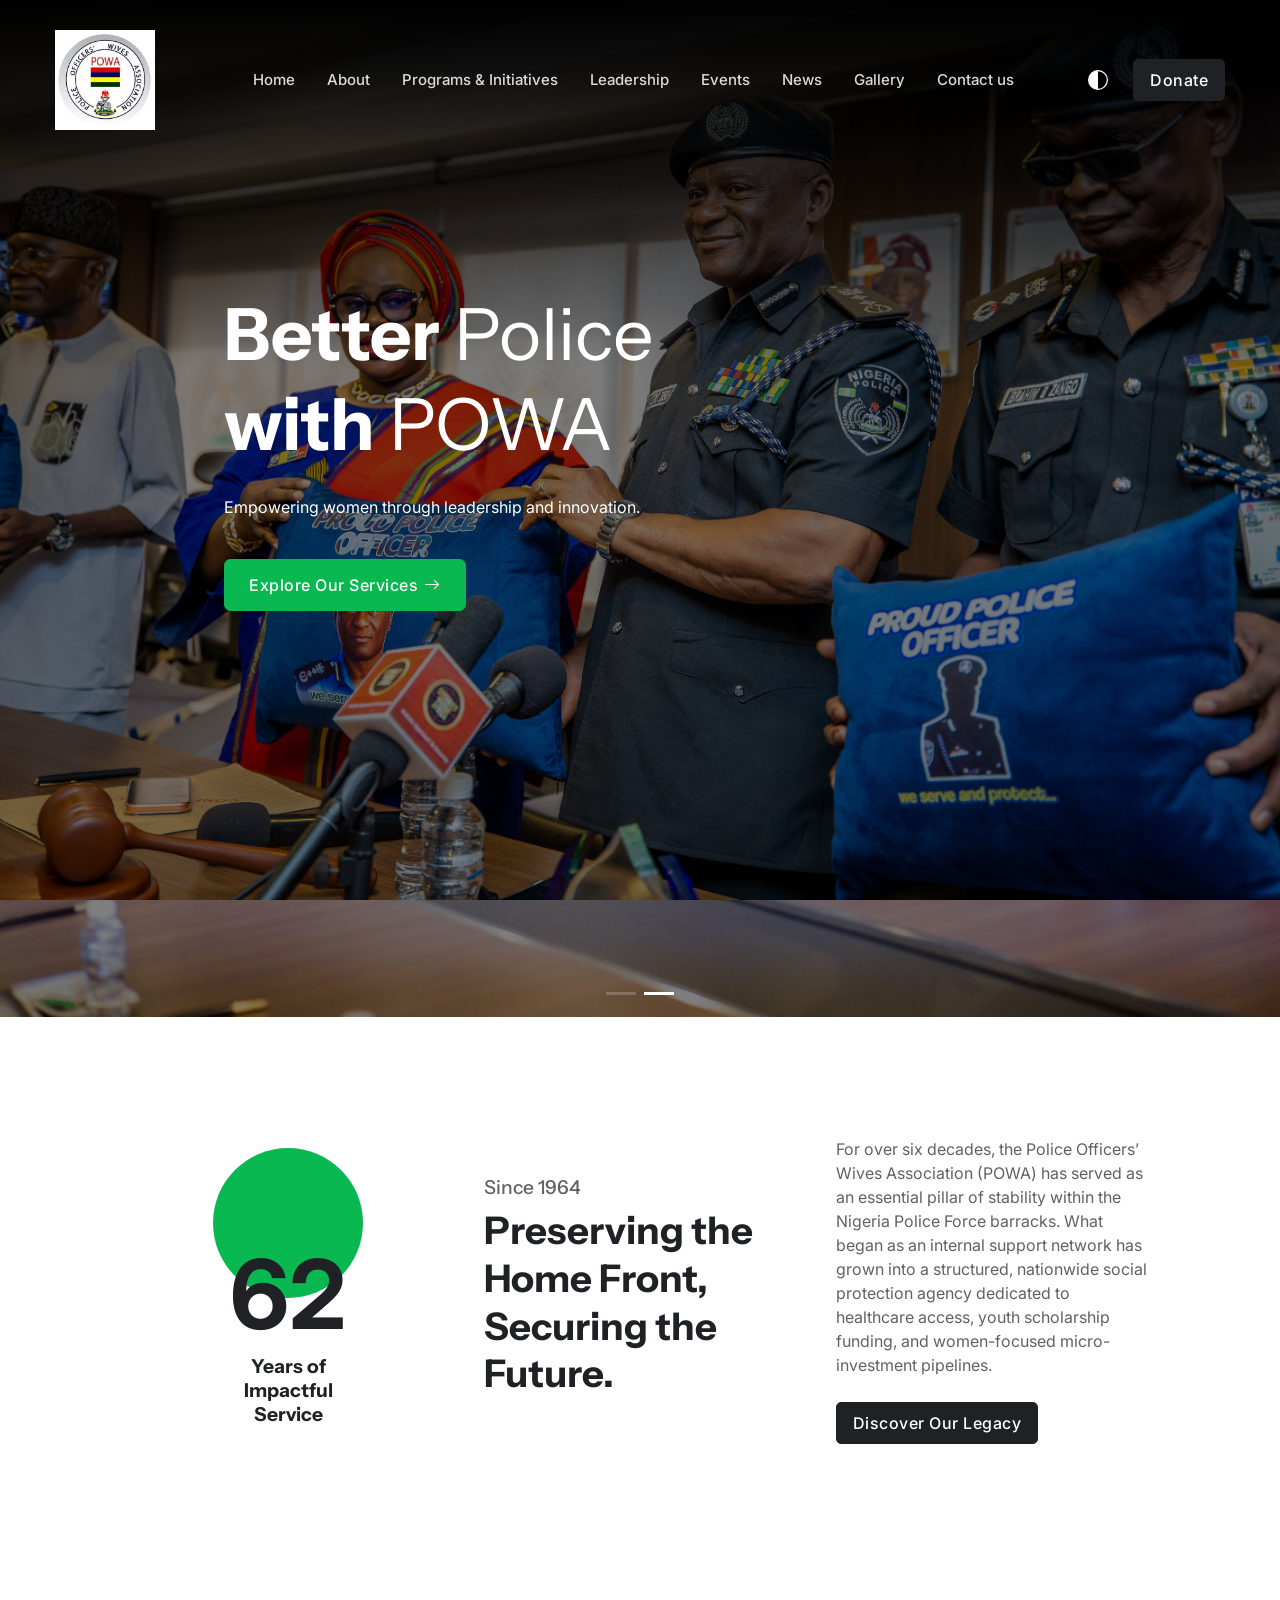
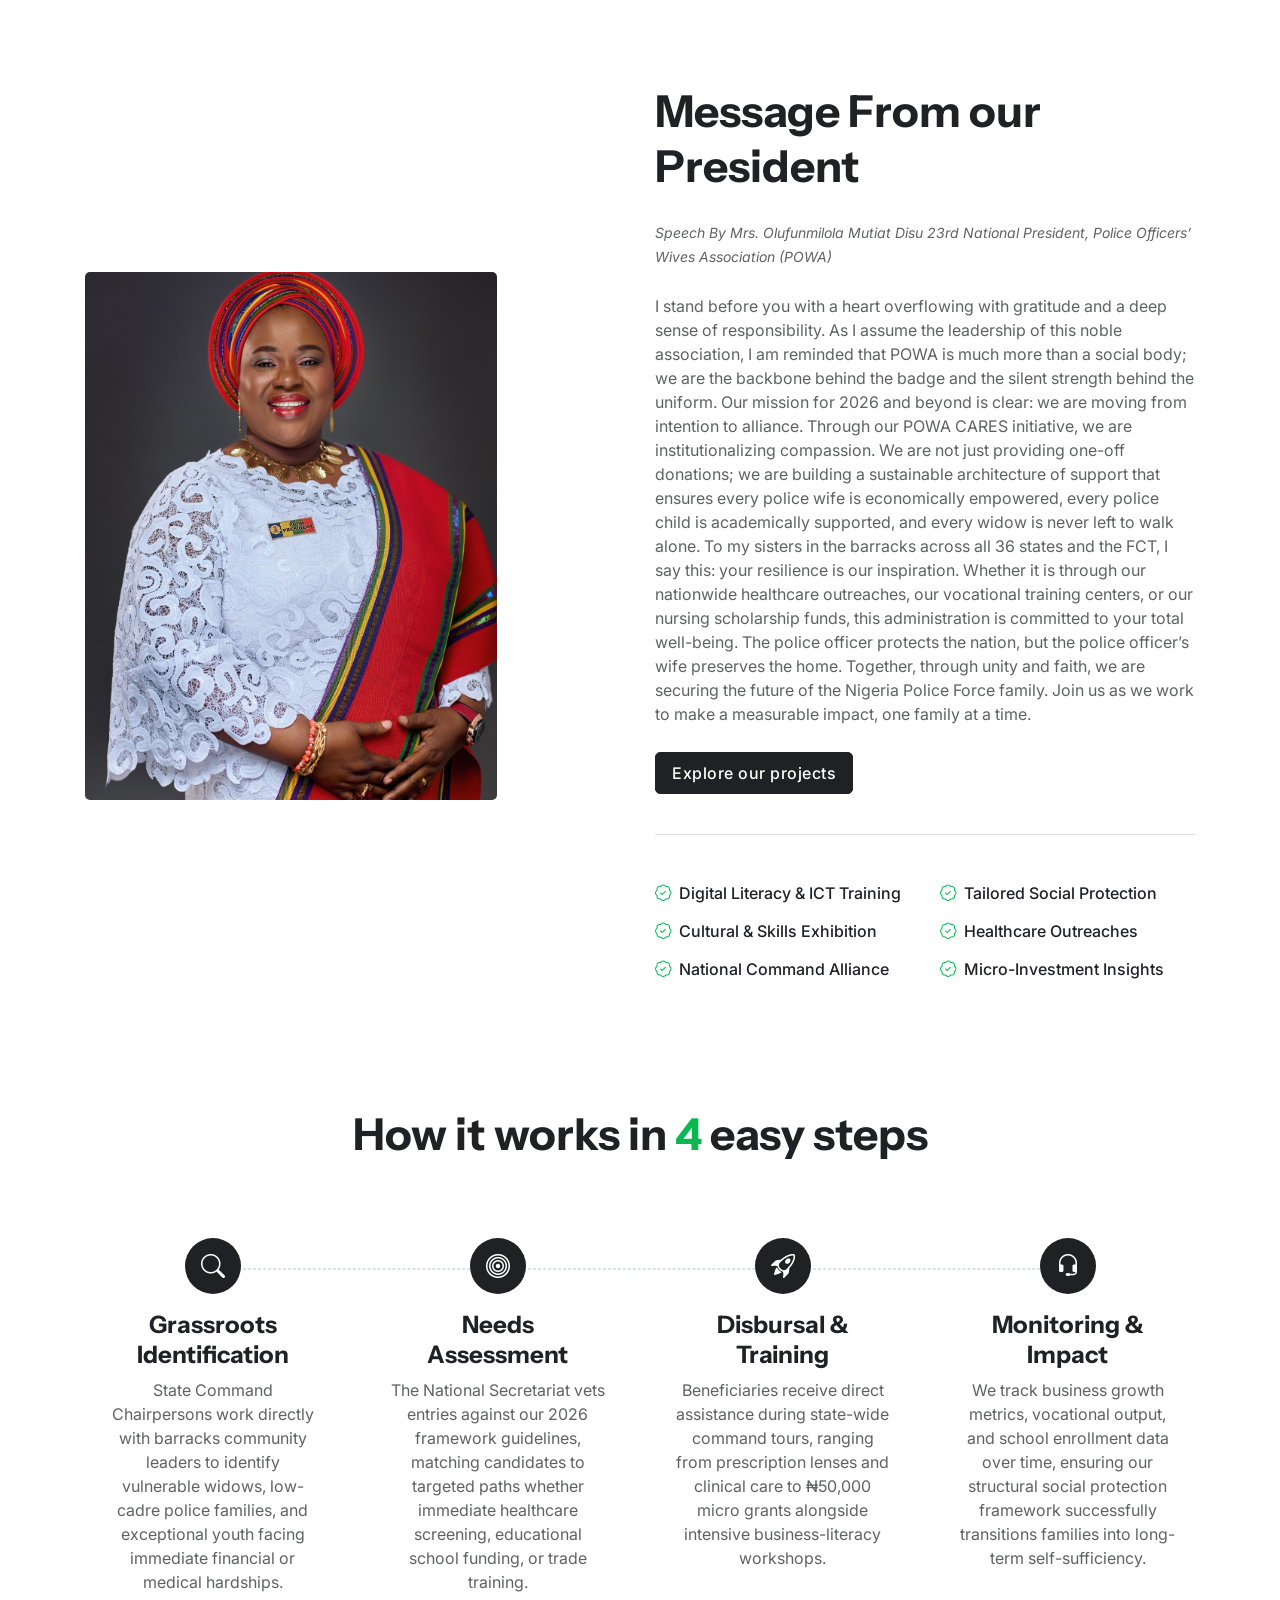
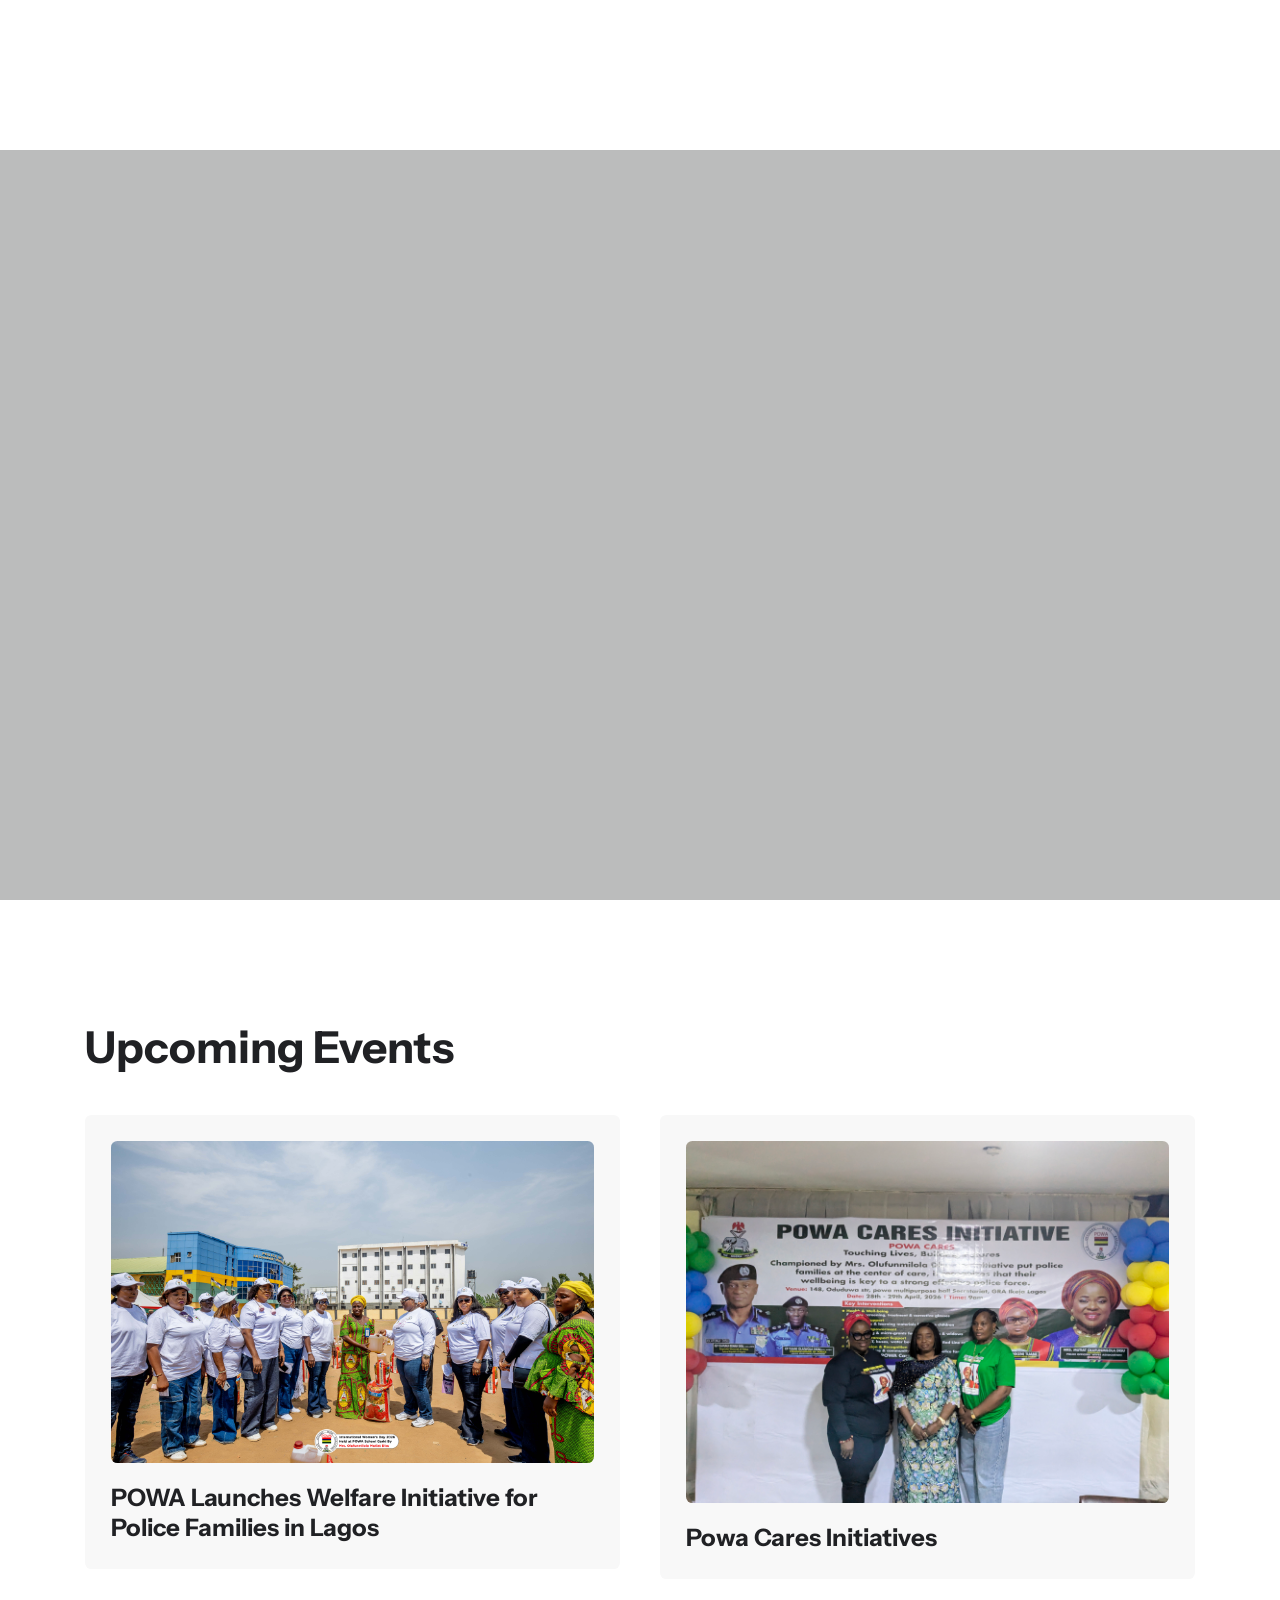
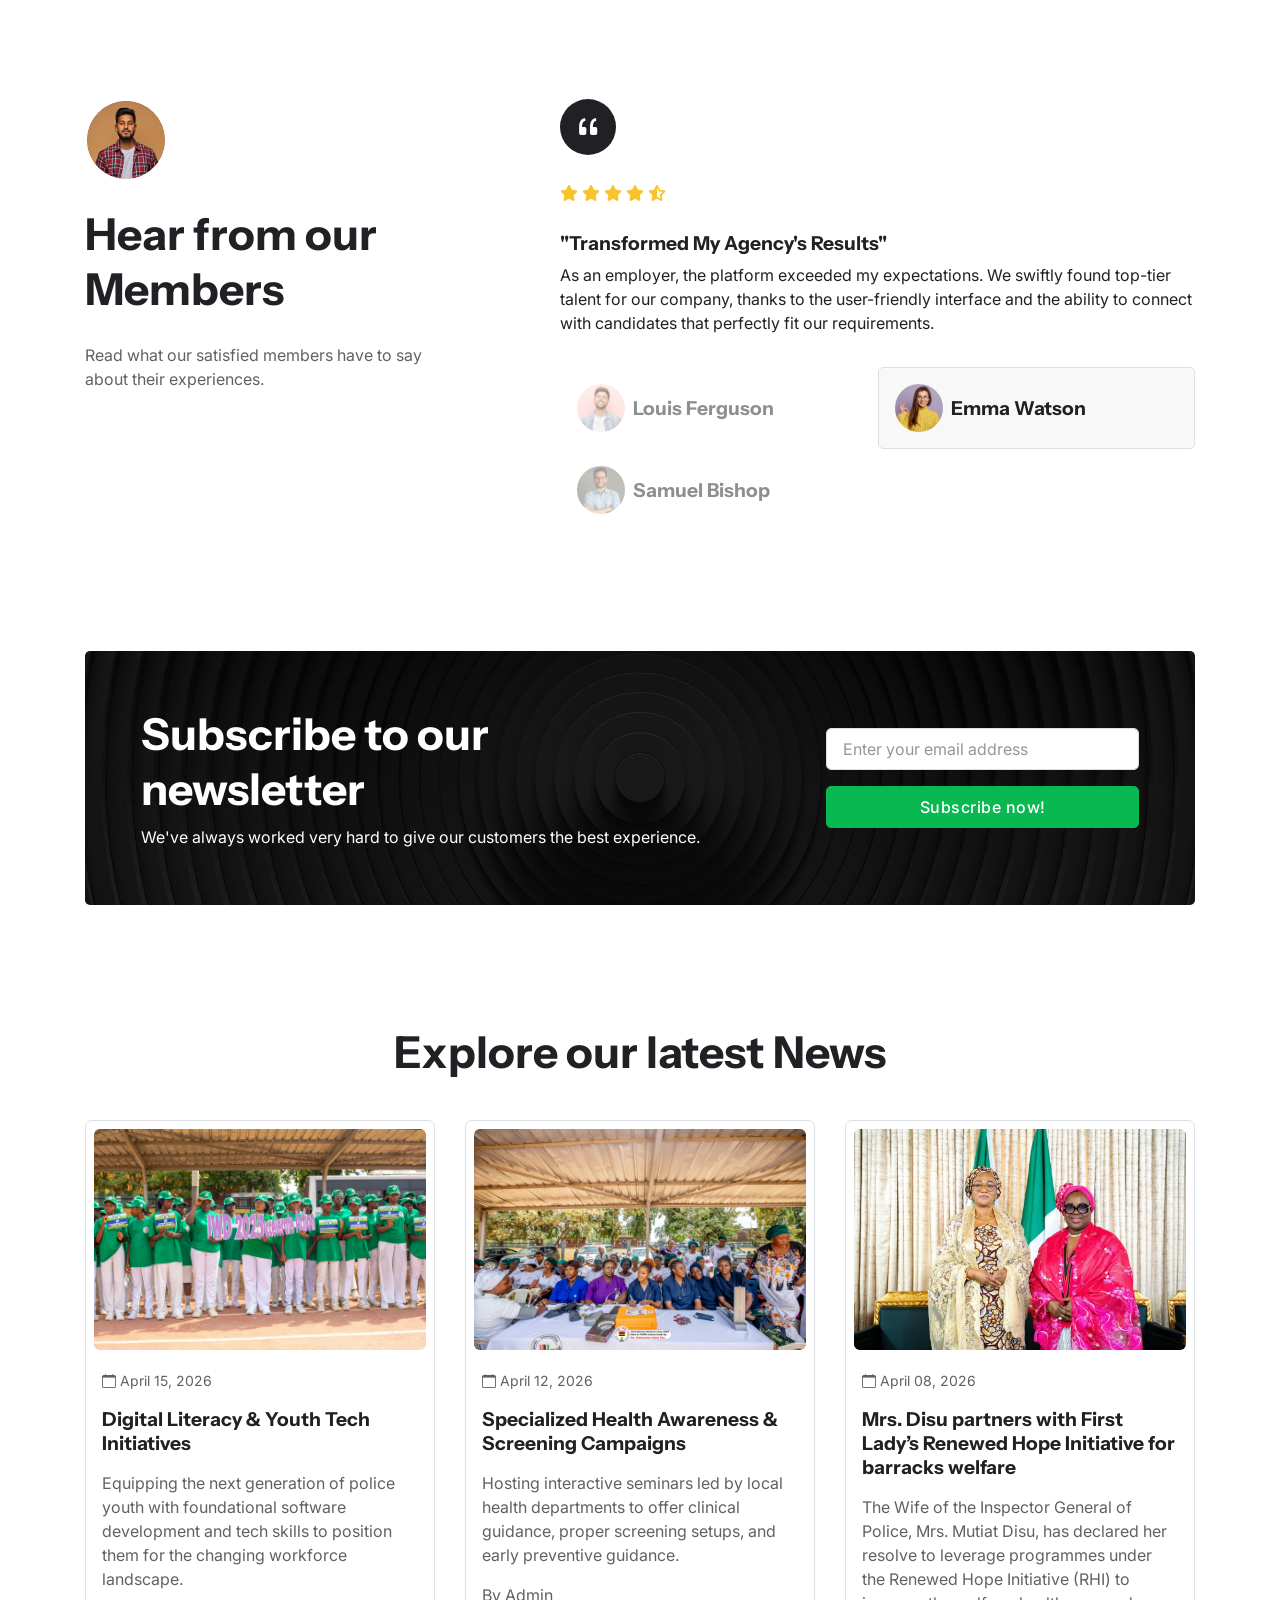
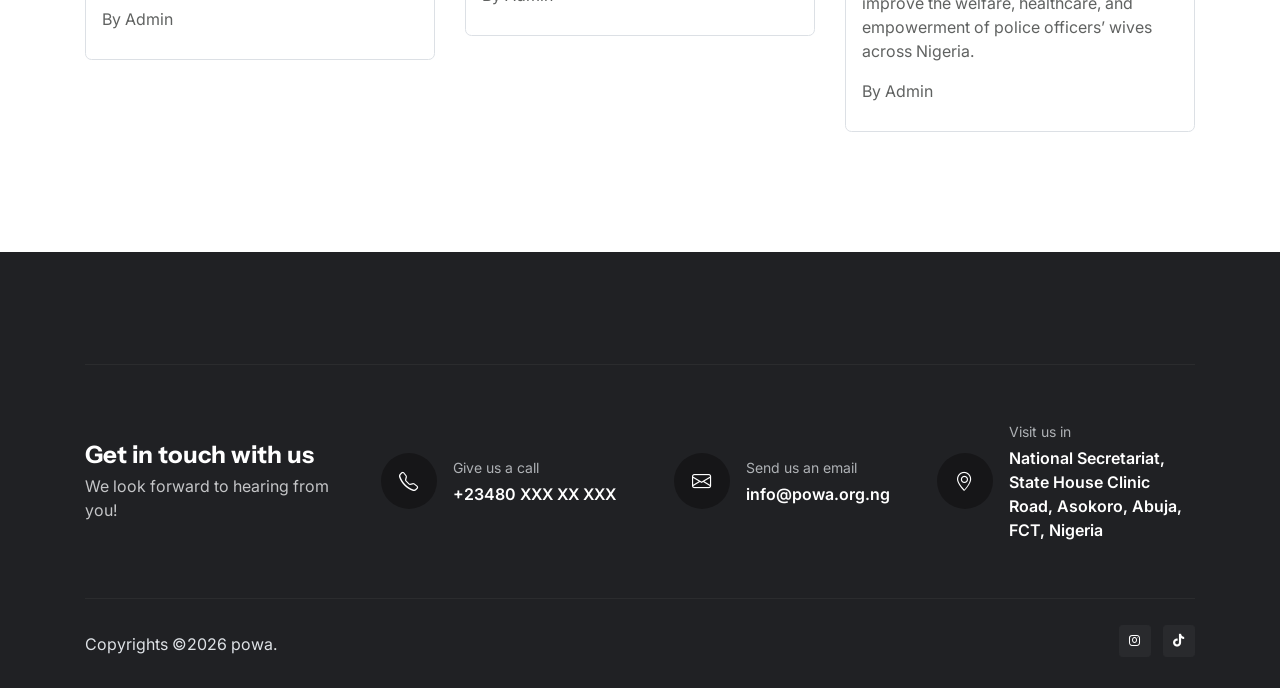
==== commit c2c68913: "footer added to index page" ====
--- a/index.html
+++ b/index.html
@@ -785,7 +785,82 @@
 
 <!-- =======================
 Footer START -->
-
+<footer class="bg-dark position-relative overflow-hidden pt-6" data-bs-theme="dark">
+
+	<div class="container position-relative mt-5">
+		<!-- Widgets -->
+		
+
+		<!-- Divider -->
+		<hr class="opacity-1 my-5 my-sm-6">
+
+		<!-- Contact detail -->
+		<div class="row g-4 align-items-center">
+			<!-- Title -->
+			<div class="col-xl-3 text-lg-center text-xl-start mb-4 mb-xl-0">
+				<h5 class="mb-1">Get in touch with us</h5>
+				<p class="mb-0">We look forward to hearing from you!</p>
+			</div>
+
+			<!-- Mobile number -->
+			<div class="col-sm-6 col-md-4 col-xl-3 d-flex justify-content-md-center">
+				<div class="position-relative d-flex align-items-center">
+					<div class="icon-lg bg-body rounded-circle flex-shrink-0">
+						<i class="bi bi-telephone heading-color"></i>
+					</div>
+					<div class="nav flex-column ps-3">
+						<div class="small text-body-secondary">Give us a call</div>
+						<p class="fw-semibold mt-1 mb-0"><a href="#" class="heading-color text-primary-hover stretched-link p-0">+23480 XXX XX XXX</a></p>
+					</div>
+				</div>
+			</div>
+
+			<!-- Email -->
+			<div class="col-sm-6 col-md-4 col-xl-3 d-flex justify-content-md-center">
+				<div class="position-relative d-flex align-items-center">
+					<div class="icon-lg bg-body rounded-circle flex-shrink-0">
+						<i class="bi bi-envelope heading-color"></i>
+					</div>
+					<div class="nav flex-column ps-3">
+						<div class="small text-body-secondary">Send us an email</div>
+						<p class="fw-semibold mt-1 mb-0"><a href="#" class="heading-color text-primary-hover stretched-link p-0">info@powa.org.ng</a></p>
+					</div>
+				</div>
+			</div>
+
+			<!-- Address -->
+			<div class="col-sm-6 col-md-4 col-xl-3 d-flex justify-content-md-center">
+				<div class="position-relative d-flex align-items-center">
+					<div class="icon-lg bg-body rounded-circle flex-shrink-0">
+						<i class="bi bi-geo-alt heading-color"></i>
+					</div>
+					<div class="nav flex-column ps-3">
+						<div class="small text-body-secondary">Visit us in</div>
+						<p class="fw-semibold heading-color mt-1 mb-0">National Secretariat, State House Clinic Road, Asokoro, Abuja, FCT, Nigeria</p>
+					</div>
+				</div>
+			</div>
+		</div>
+
+		<!-- Divider -->
+		<hr class="opacity-1 mt-6 mb-0">
+
+		<!-- Bottom footer -->
+		<div class="d-md-flex justify-content-between align-items-center text-center text-lg-start py-4">
+			<!-- copyright text -->
+			<div class="text-body mb-3 mb-md-0"> Copyrights ©2026 <a href="https://www.powa.org.ng" class="text-body text-primary-hover">powa</a>. </div>
+
+			<!-- Social links -->
+			<ul class="list-inline mb-0">				
+				<li class="list-inline-item"> <a class="btn btn-xs btn-icon btn-light" href="https://www.instagram.com/powa.nigeria/
+					" target="_blank"><i class="fab fa-fw fa-instagram lh-base"></i></a> </li>				
+				<li class="list-inline-item"> <a class="btn btn-xs btn-icon btn-light" href="https://www.tiktok.com/@powa.nigeria
+					" target="_blank"><i class="fab fa-tiktok fa-fw lh-base"></i></a></li>				
+			</ul>
+		</div>
+		
+	</div>
+</footer>
 <!-- =======================
 Footer END -->
 
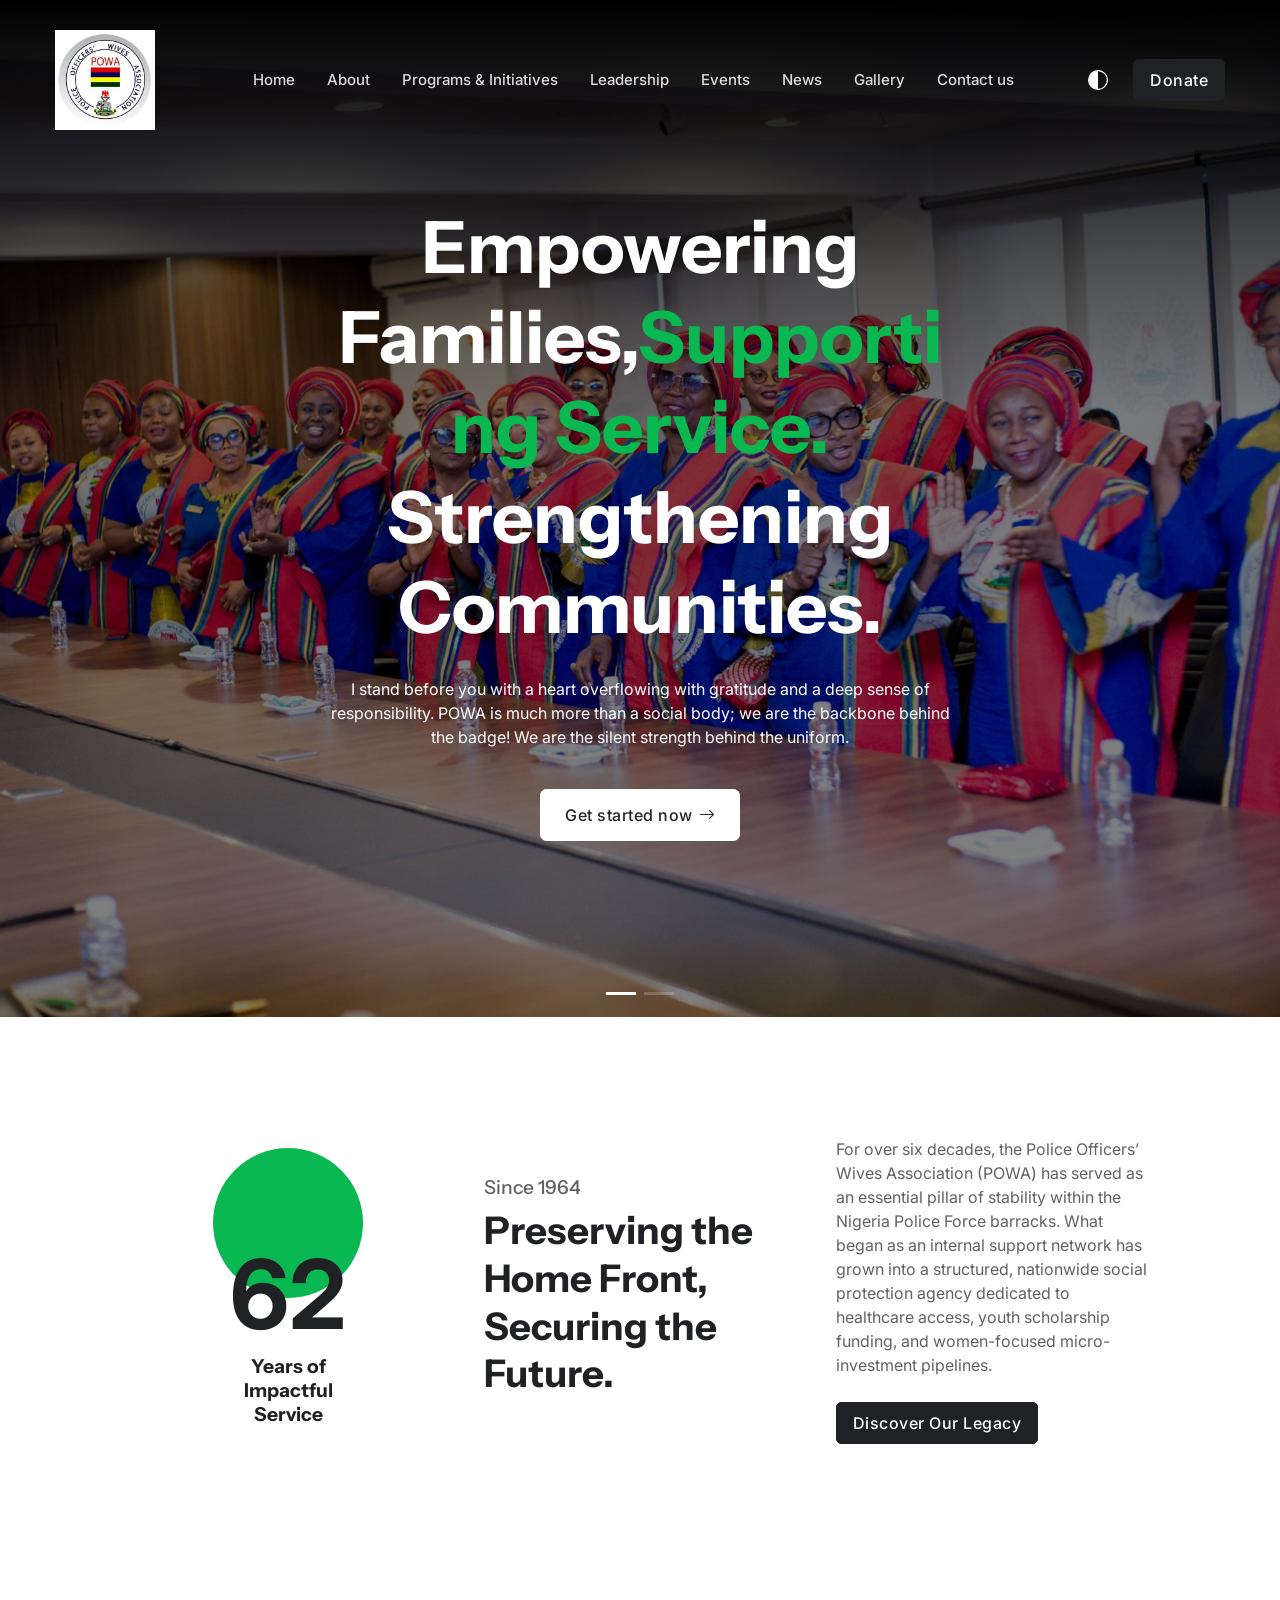
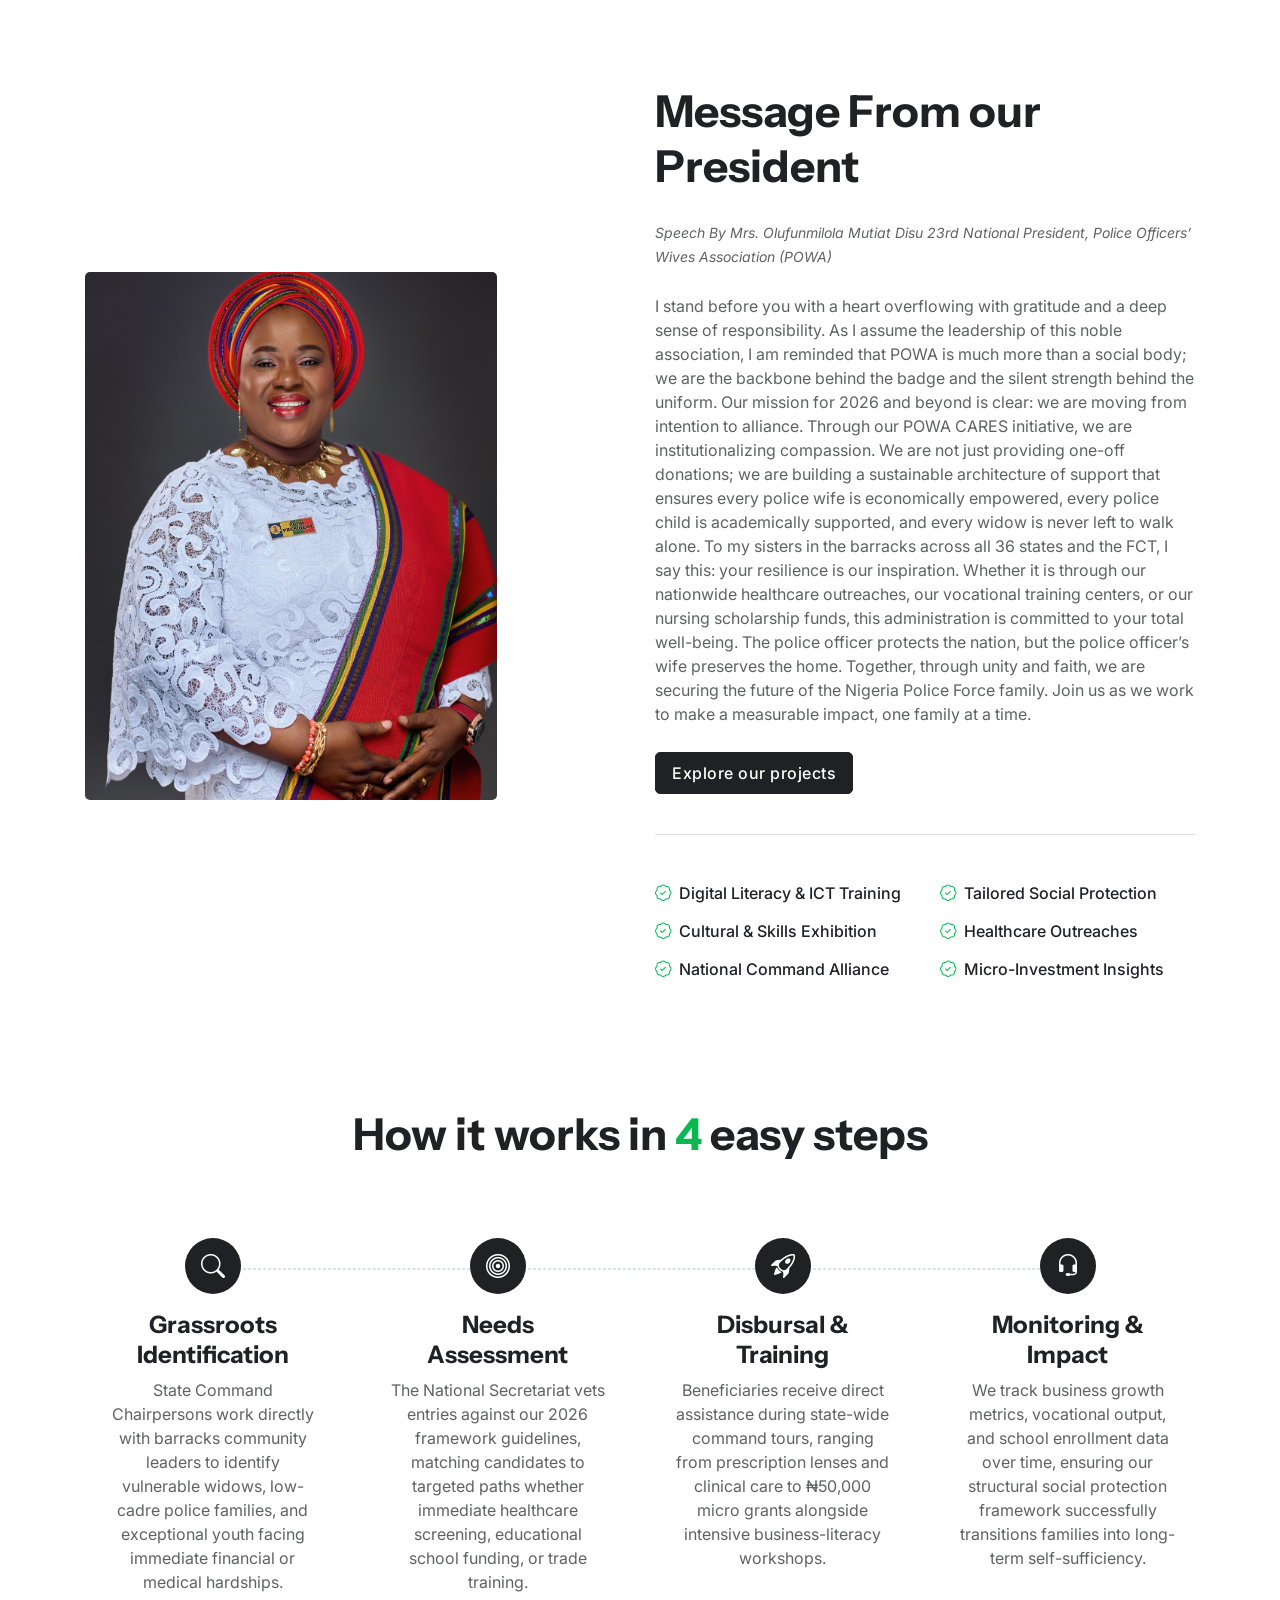
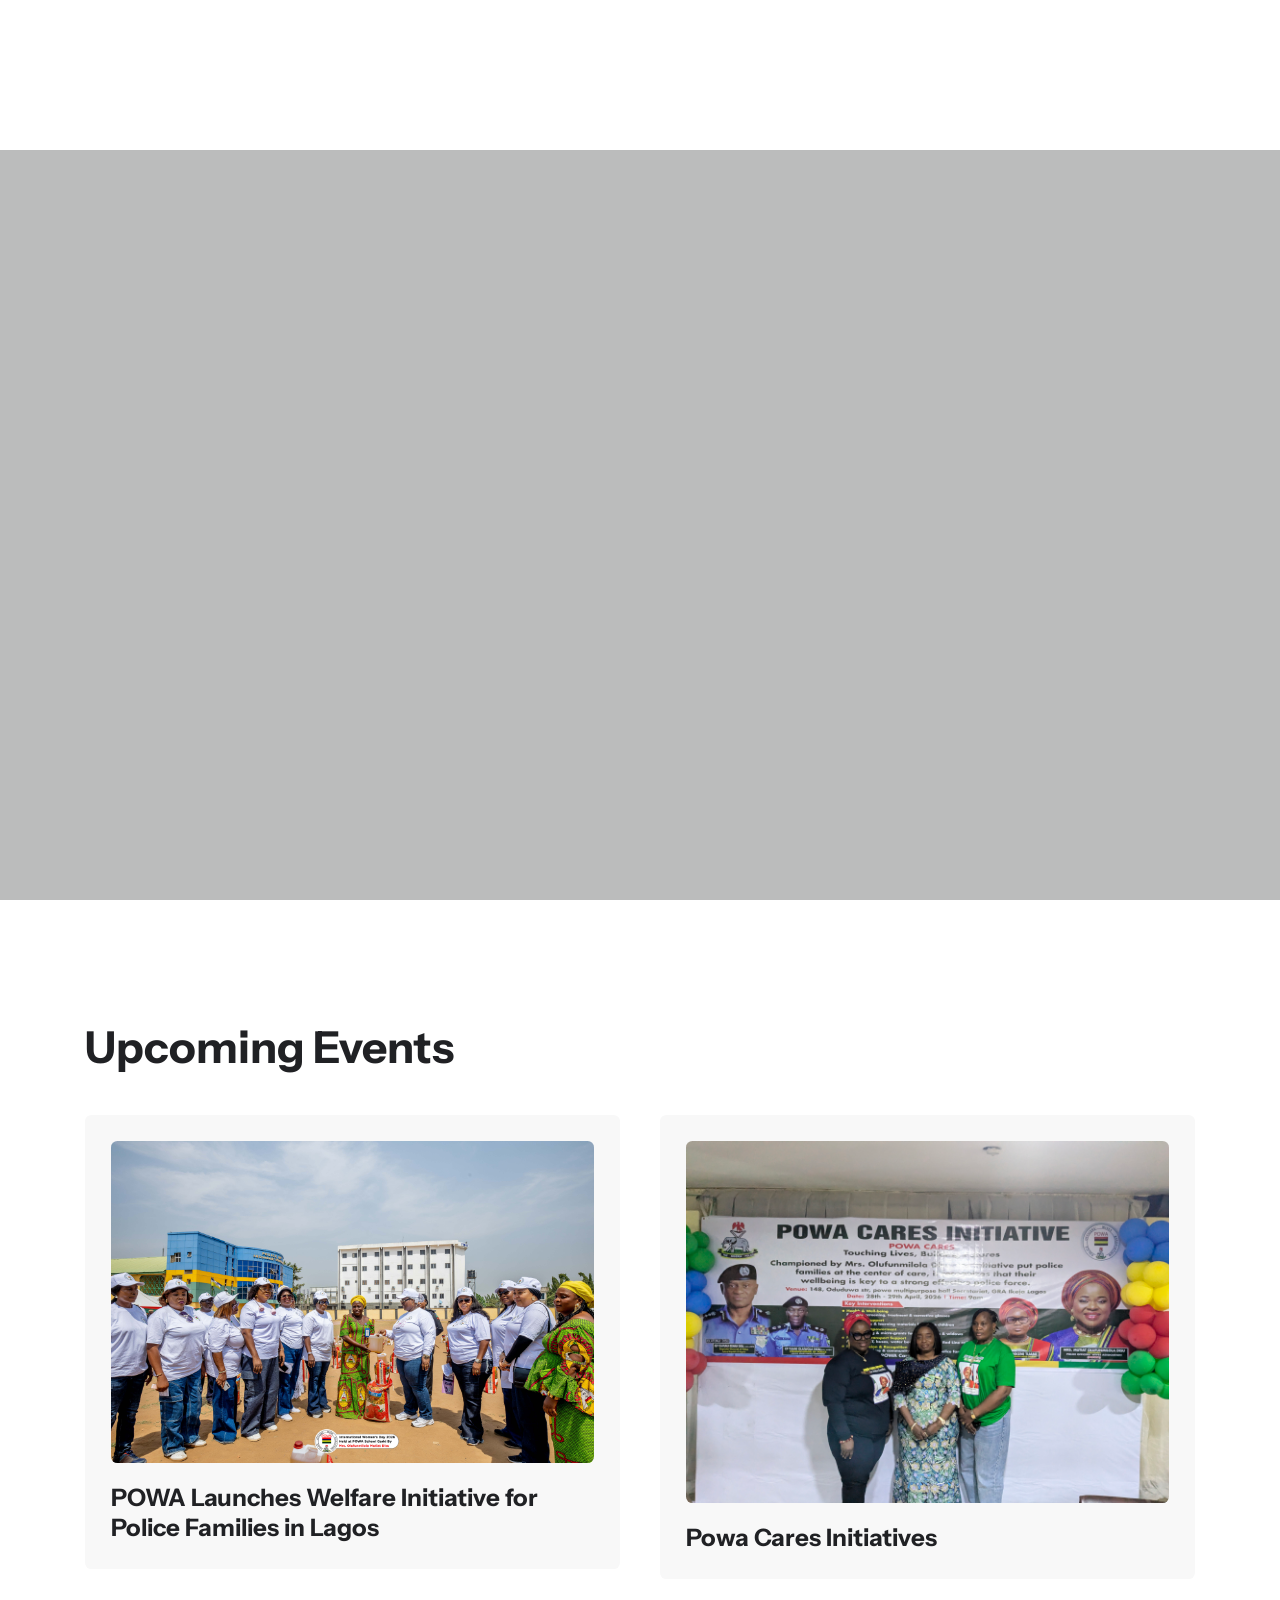
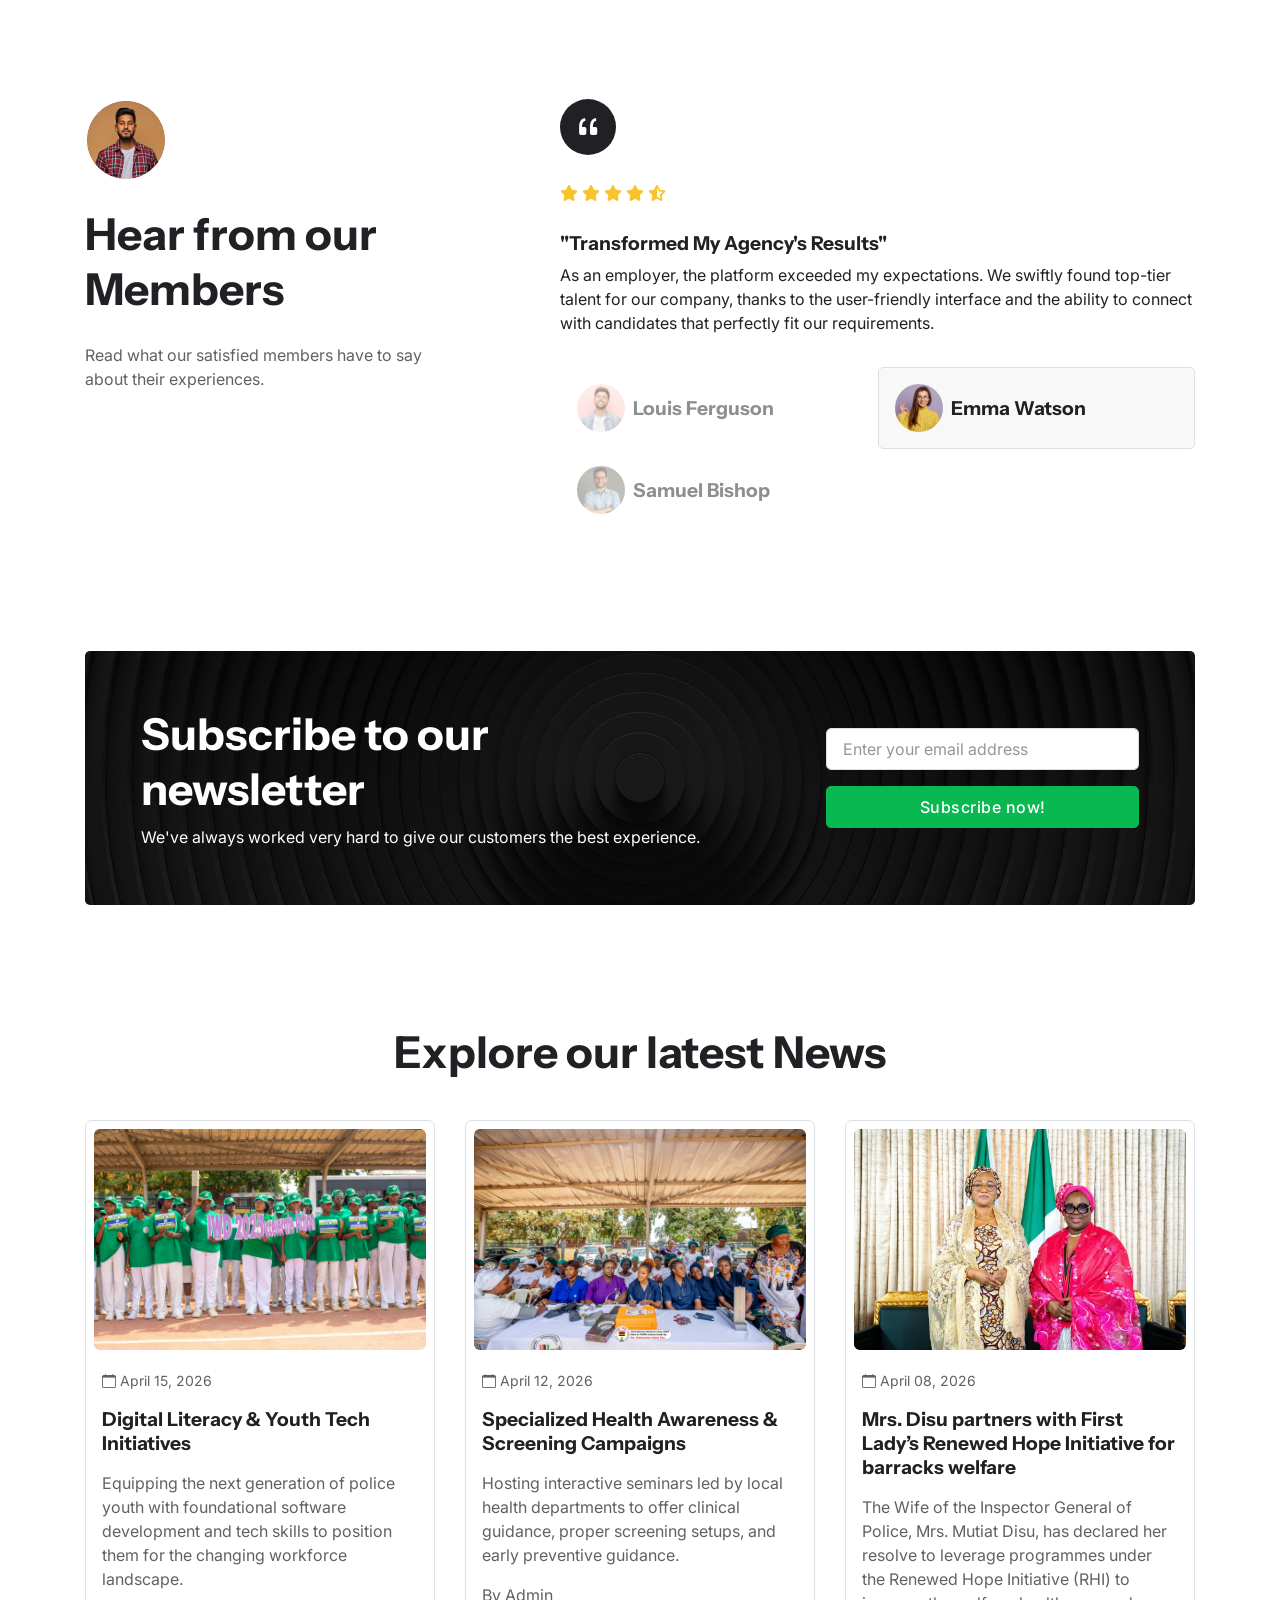
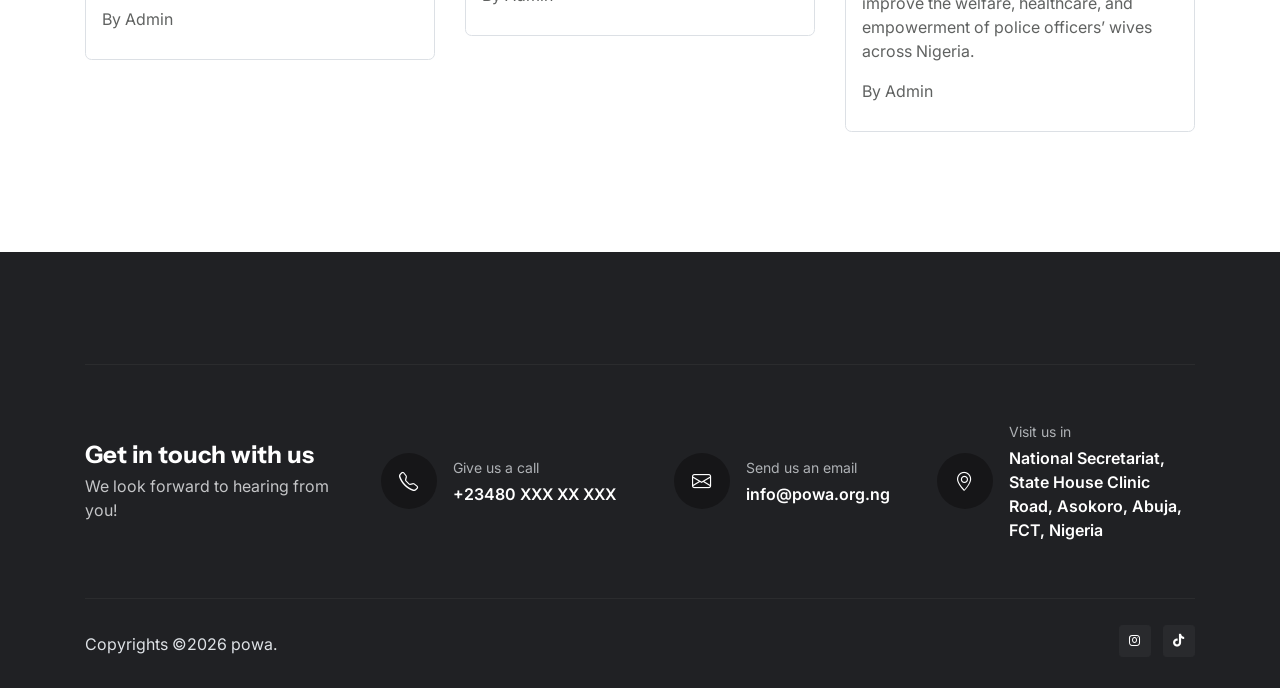
==== commit 76bfe789: "update powa v2" ====
--- a/index.html
+++ b/index.html
@@ -83,6 +83,7 @@
 	
 	<!-- Theme CSS -->
 	<link rel="stylesheet" type="text/css" href="assets/css/style.css">
+	
 
 </head>
 
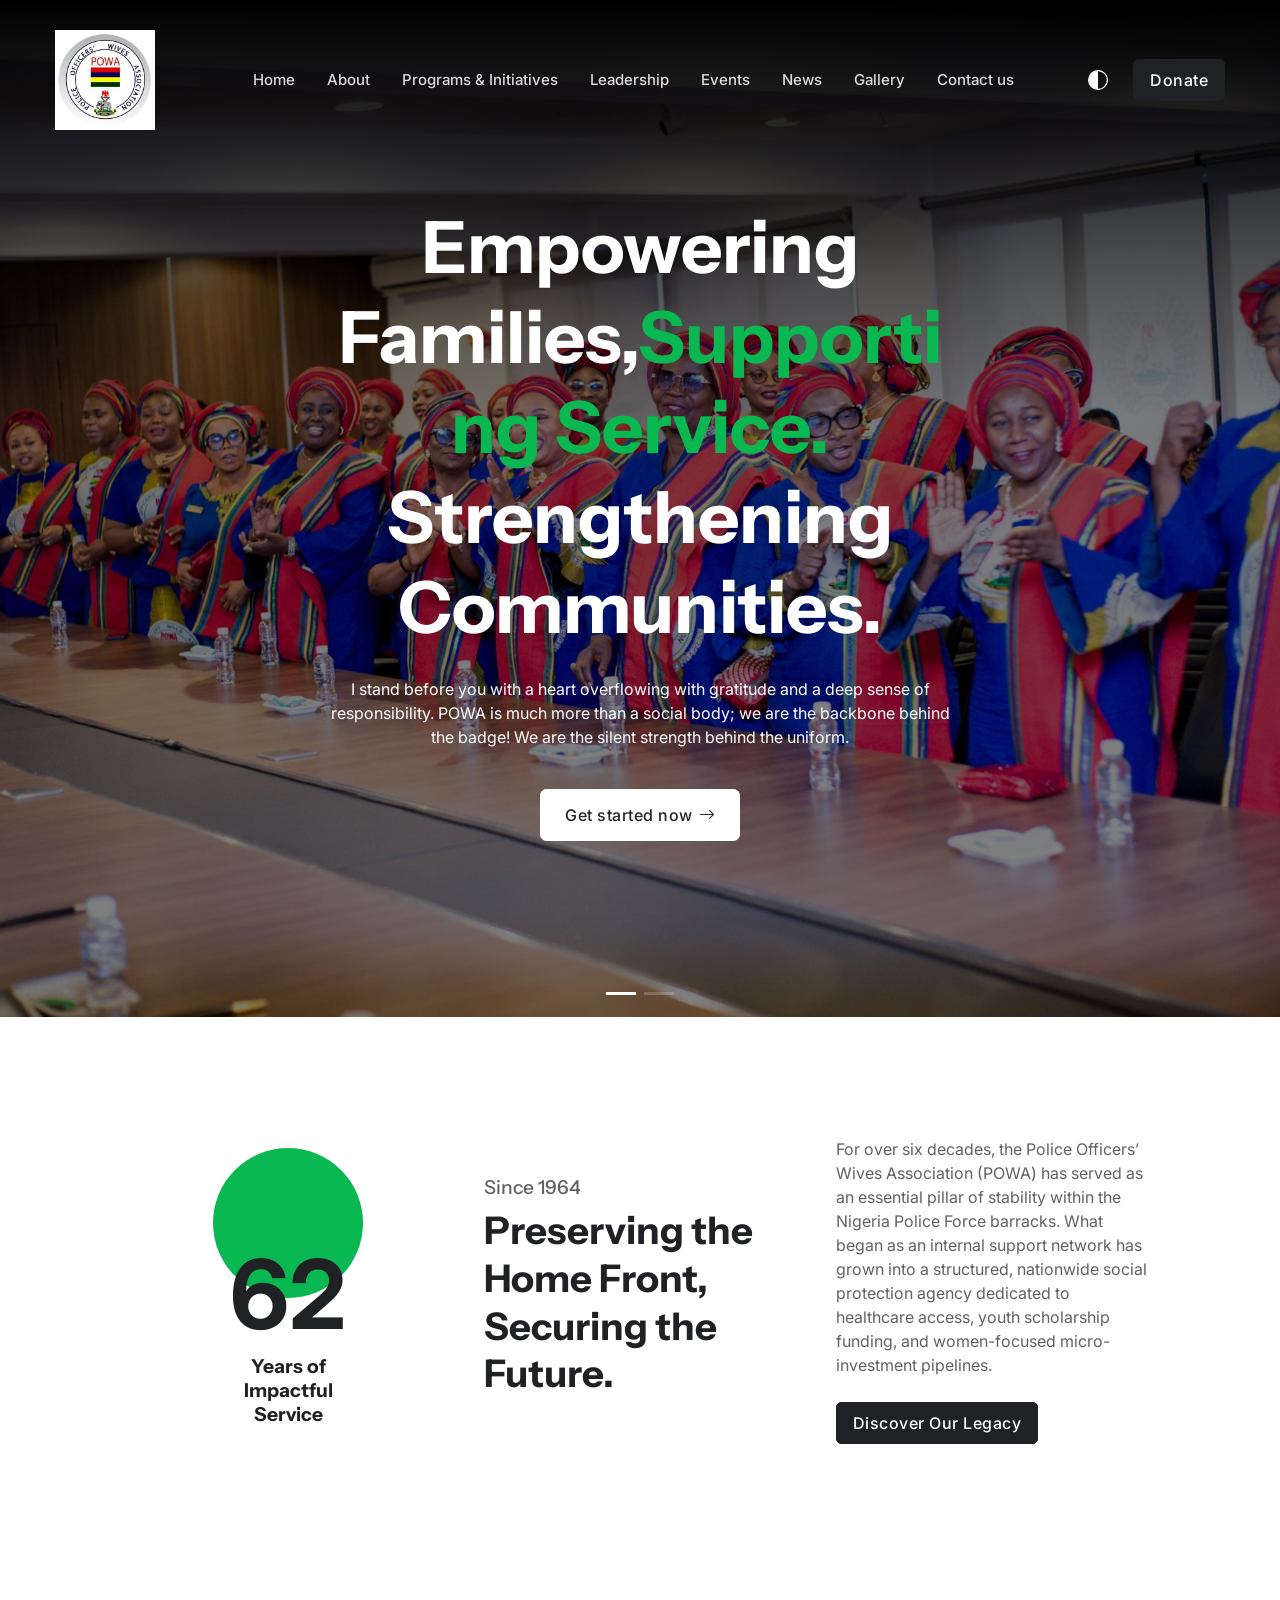
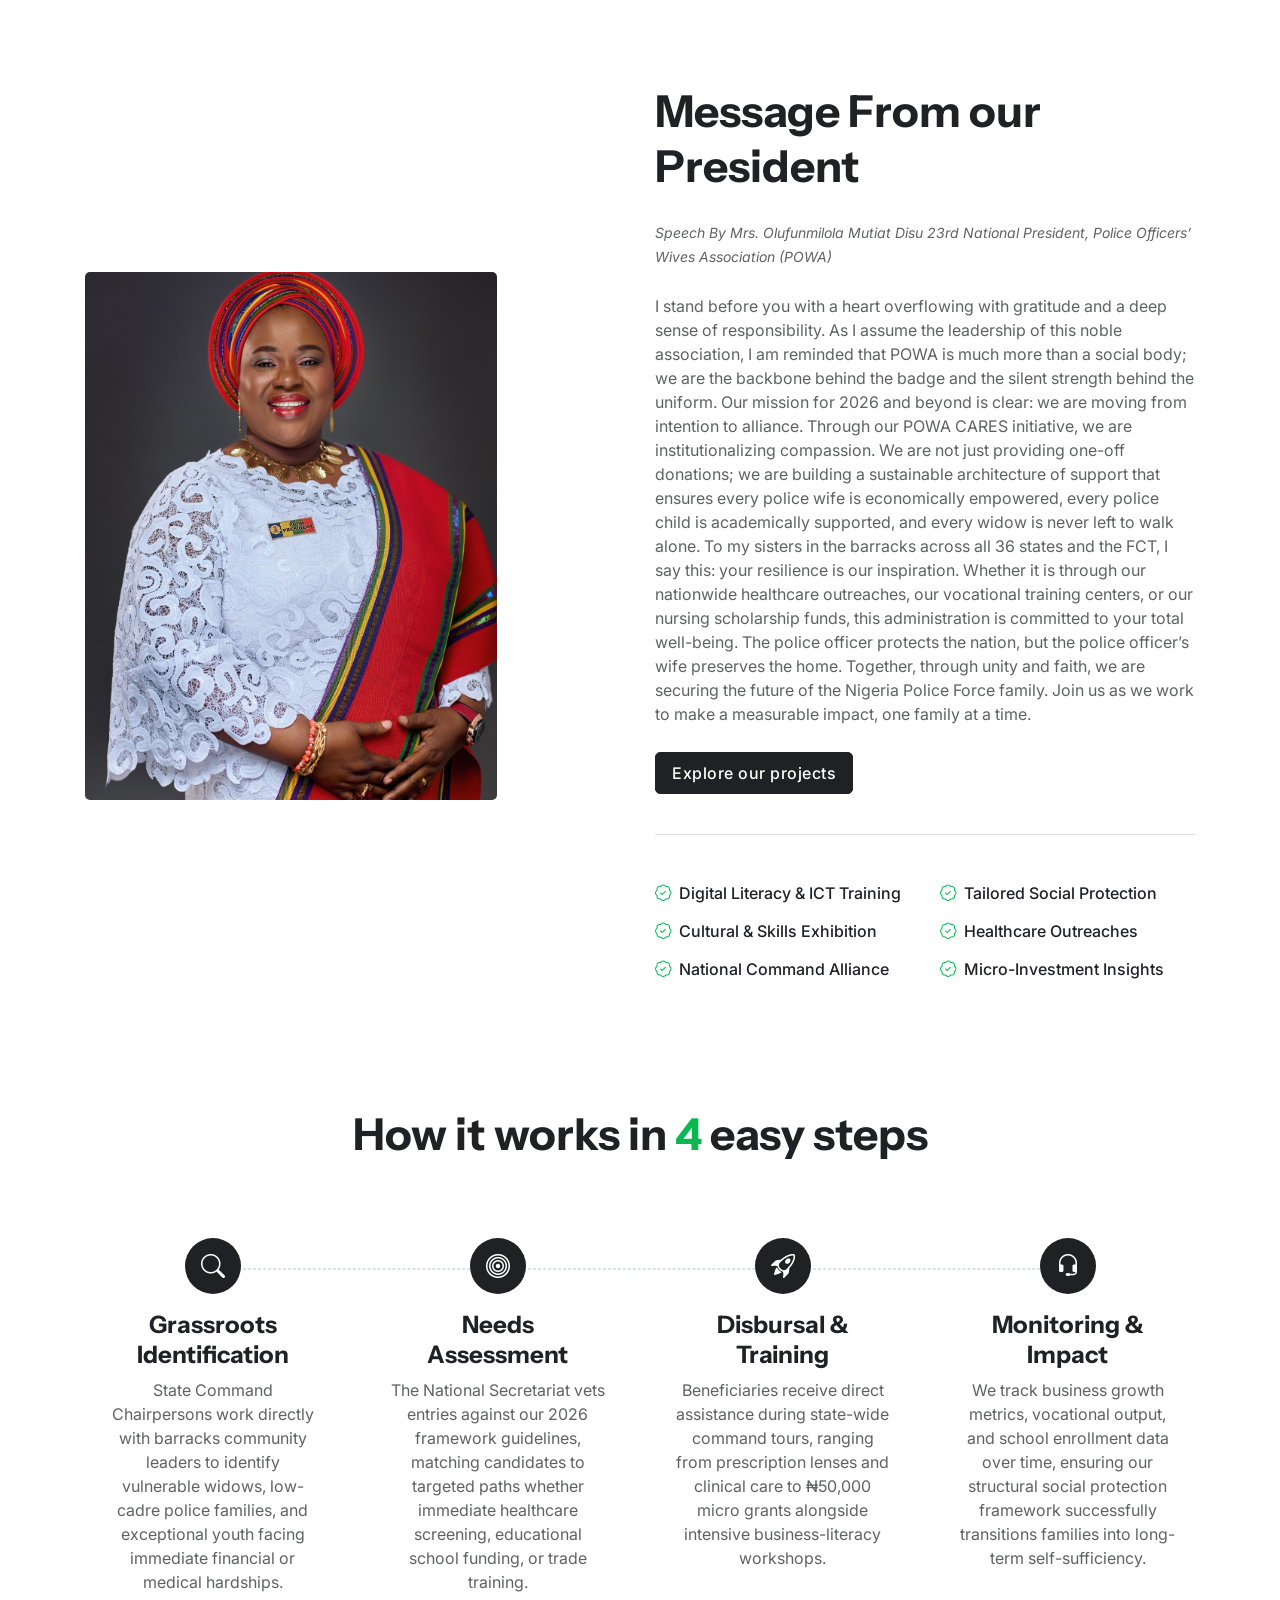
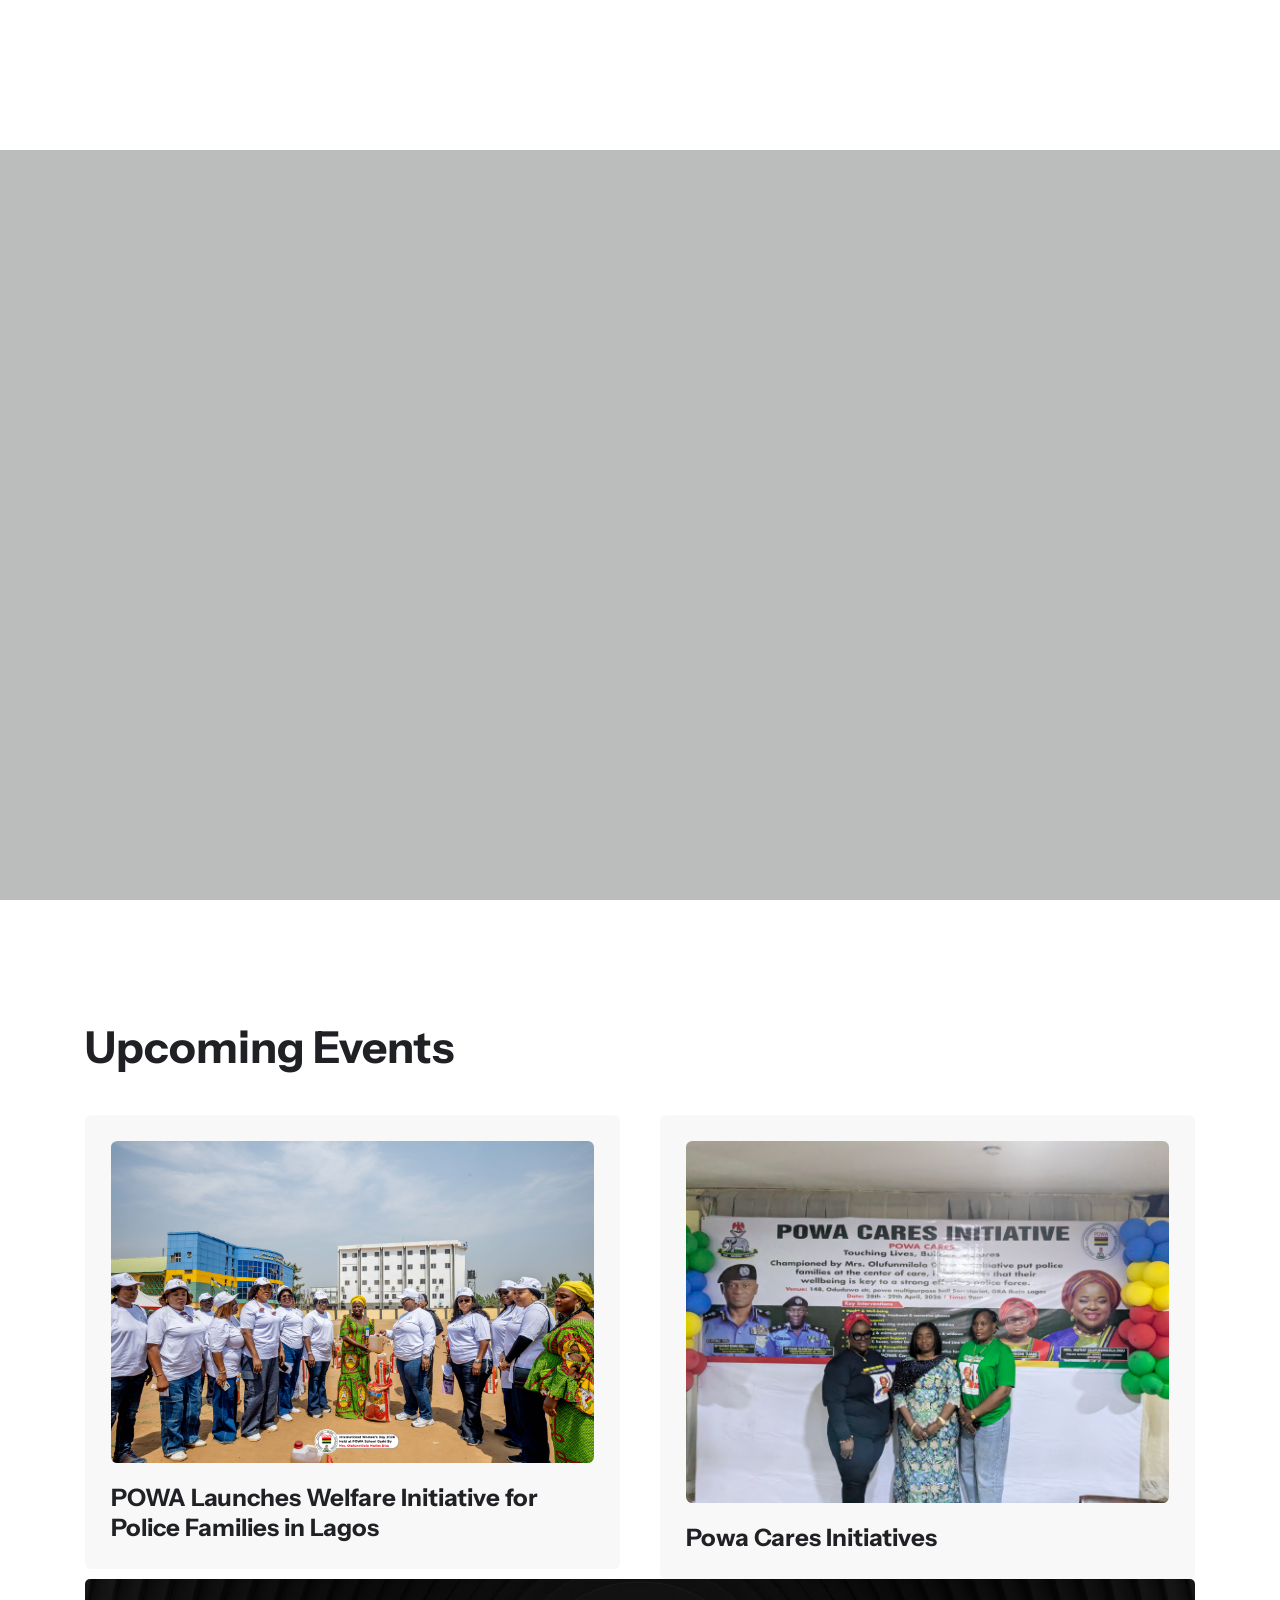
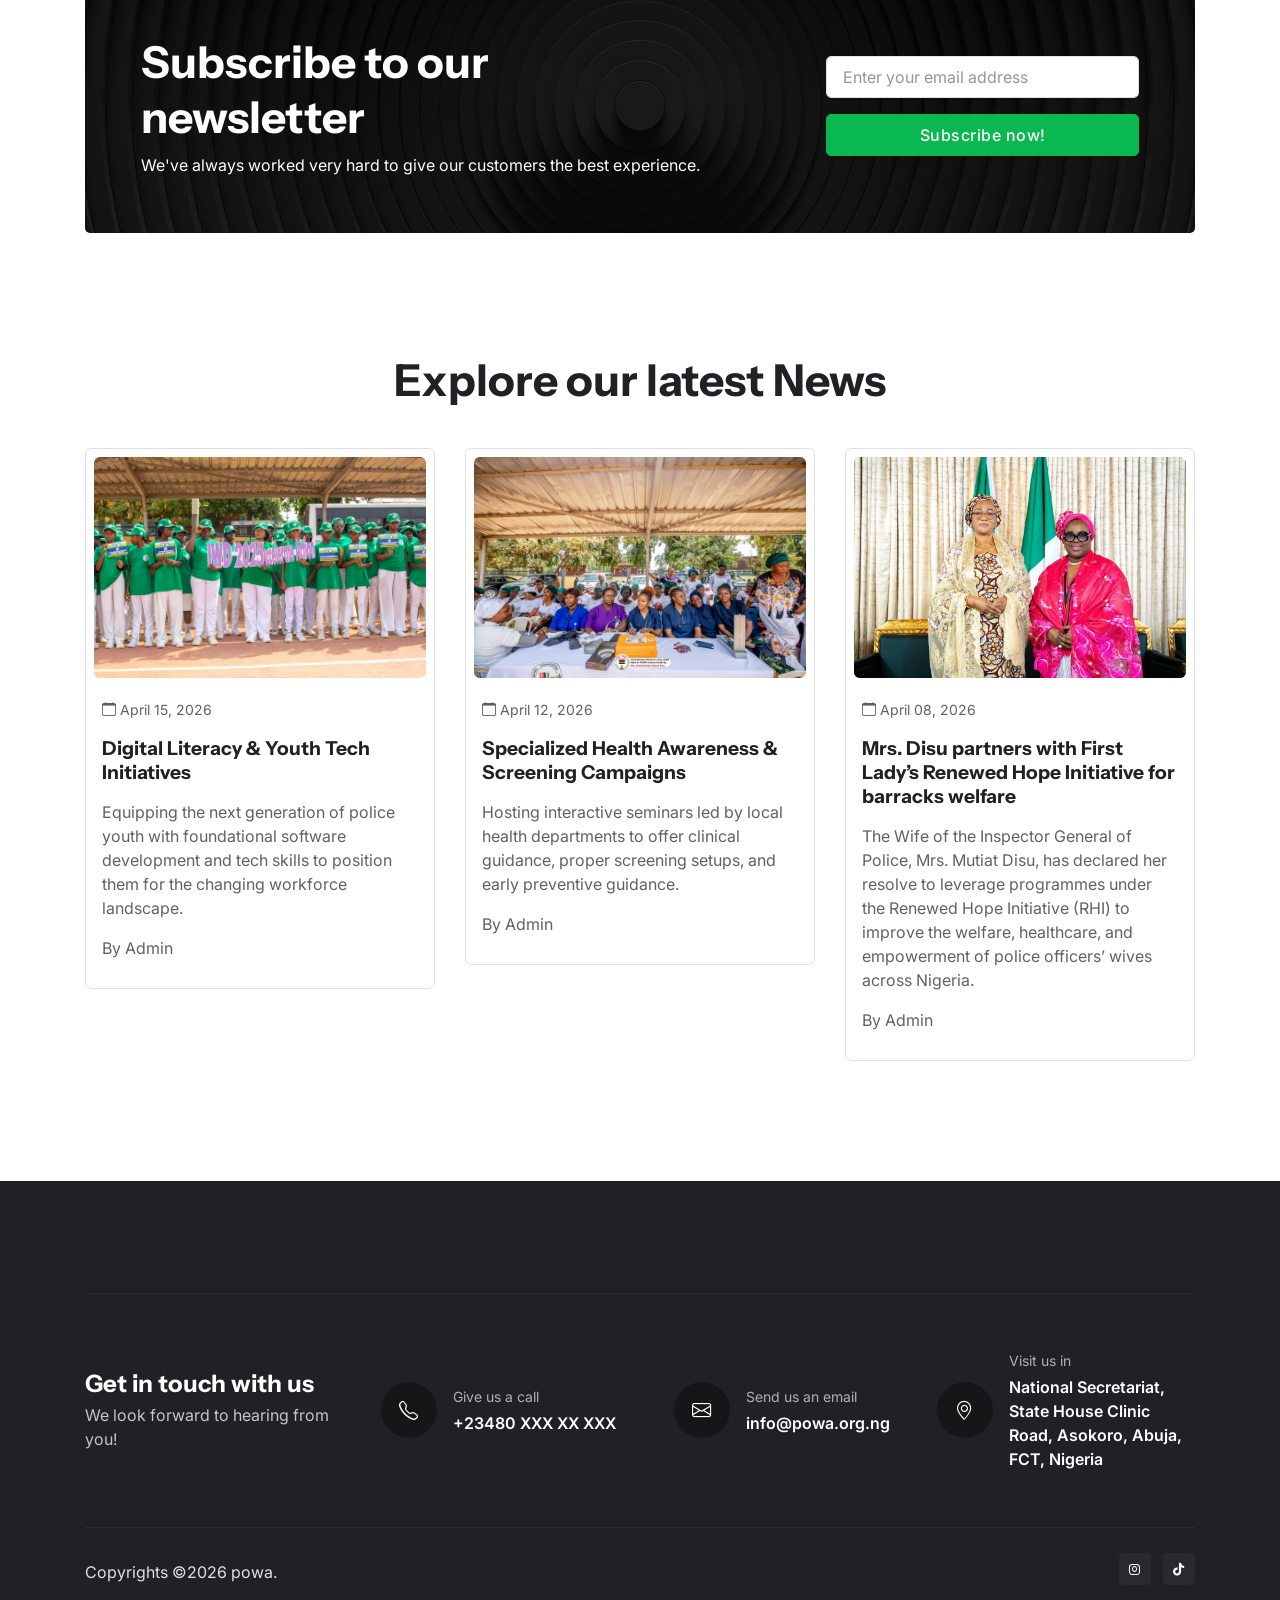
==== commit 9e7841b8: "update service and index page" ====
--- a/index.html
+++ b/index.html
@@ -492,153 +492,7 @@
 
 <!-- =======================
 Testimonials START -->
-<section>
-	<div class="container">
-		<div class="row">
-			<!-- Title and content -->
-			<div class="col-lg-4">
-				<!-- Avatar Slider START -->
-				<div class="avatar avatar-xl mb-md-4">
-					<div class="swiper swiper-img-scale overflow-hidden" data-swiper-options='{
-						"effect": "fade",
-						"autoplay":{
-							"delay": 1500, 
-							"disableOnInteraction": false
-						}}'>
-						<div class="swiper-wrapper">
-							<!-- Slider item -->
-							<div class="swiper-slide">
-								<img class="avatar-img rounded-circle border border-2 border-white" src="assets/images/avatar/09.jpg" alt="avatar">
-							</div>
-
-							<!-- Slider item -->
-							<div class="swiper-slide">
-									<img class="avatar-img rounded-circle border border-2 border-white" src="assets/images/avatar/01.jpg" alt="avatar">
-							</div>
-
-							<!-- Slider item -->
-							<div class="swiper-slide">
-									<img class="avatar-img rounded-circle border border-2 border-white" src="assets/images/avatar/10.jpg" alt="avatar">
-							</div>
-
-							<!-- Slider item -->
-							<div class="swiper-slide">
-									<img class="avatar-img rounded-circle border border-2 border-white" src="assets/images/avatar/05.jpg" alt="avatar">
-							</div>
-						</div>
-					</div>
-				</div>	
-				<!-- Avatar Slider END -->
-
-				<h2 class="mb-lg-4">Hear from our Members</h2>
-				<p class="mb-5">Read what our satisfied members have to say about their experiences.</p>
-			</div>
-
-			<div class="col-lg-7 d-flex flex-column ms-auto">
-				<!-- Tab content START -->
-				<div class="tab-content mb-lg-3" id="pills-tabContent">
-					<!-- Tab content -->
-					<div class="tab-pane fade" id="testi-one" role="tabpanel" aria-labelledby="testi-one-tab" tabindex="0">
-						<!-- Icon -->
-						<div class="icon-lg bg-dark text-white rounded-circle mb-3 mb-lg-4"><i class="bi bi-quote fa-xl"></i></div>
-						<!-- Rating -->
-						<ul class="list-inline mb-3 mb-lg-4">
-							<li class="list-inline-item me-0"><i class="fas fa-star text-warning"></i></li>
-							<li class="list-inline-item me-0"><i class="fas fa-star text-warning"></i></li>
-							<li class="list-inline-item me-0"><i class="fas fa-star text-warning"></i></li>
-							<li class="list-inline-item me-0"><i class="fas fa-star text-warning"></i></li>
-							<li class="list-inline-item me-0"><i class="fas fa-star-half-alt text-warning"></i></li>
-						</ul>
-						<h6 class="mb-2">"Transformed My Agency's Results"</h6>
-						<p class="heading-color">As an employer, the platform exceeded my expectations. We swiftly found top-tier talent for our company, thanks to the user-friendly interface and the ability to connect with candidates that perfectly fit our requirements.</p>
-					</div>
-
-					<!-- Tab content -->
-					<div class="tab-pane fade show active" id="testi-two" role="tabpanel" aria-labelledby="testi-two-tab" tabindex="0">
-						<!-- Icon -->
-						<div class="icon-lg bg-dark text-white rounded-circle mb-3 mb-lg-4"><i class="bi bi-quote fa-xl"></i></div>
-						<!-- Rating -->
-						<ul class="list-inline mb-3 mb-lg-4">
-							<li class="list-inline-item me-0"><i class="fas fa-star text-warning"></i></li>
-							<li class="list-inline-item me-0"><i class="fas fa-star text-warning"></i></li>
-							<li class="list-inline-item me-0"><i class="fas fa-star text-warning"></i></li>
-							<li class="list-inline-item me-0"><i class="fas fa-star text-warning"></i></li>
-							<li class="list-inline-item me-0"><i class="fas fa-star-half-alt text-warning"></i></li>
-						</ul>
-						<h6 class="mb-2">"Transformed My Agency's Results"</h6>
-						<p class="heading-color">As an employer, the platform exceeded my expectations. We swiftly found top-tier talent for our company, thanks to the user-friendly interface and the ability to connect with candidates that perfectly fit our requirements.</p>
-					</div>
-
-					<!-- Tab content -->
-					<div class="tab-pane fade" id="testi-three" role="tabpanel" aria-labelledby="testi-three-tab" tabindex="0">
-						<!-- Icon -->
-						<div class="icon-lg bg-dark text-white rounded-circle mb-3 mb-lg-4"><i class="bi bi-quote fa-xl"></i></div>
-						<!-- Rating -->
-						<ul class="list-inline mb-3 mb-lg-4">
-							<li class="list-inline-item me-0"><i class="fas fa-star text-warning"></i></li>
-							<li class="list-inline-item me-0"><i class="fas fa-star text-warning"></i></li>
-							<li class="list-inline-item me-0"><i class="fas fa-star text-warning"></i></li>
-							<li class="list-inline-item me-0"><i class="fas fa-star text-warning"></i></li>
-							<li class="list-inline-item me-0"><i class="fas fa-star-half-alt text-warning"></i></li>
-						</ul>
-						<h6 class="mb-2">"Transformed My Agency's Results"</h6>
-						<p class="heading-color">As an employer, the platform exceeded my expectations. We swiftly found top-tier talent for our company, thanks to the user-friendly interface and the ability to connect with candidates that perfectly fit our requirements.</p>
-					</div>
-				</div>
-				<!-- Tab content END -->
-
-				<!-- Tab START -->
-				<div class="nav nav-pills nav-pills-testimonial nav-justified mb-4 mb-lg-0" id="pills-tab" role="tablist">
-					<!-- Tab item -->
-					<div class="nav-item" role="presentation">
-						<div class="nav-link d-flex align-items-center text-start p-3" id="testi-one-tab" data-bs-toggle="pill" data-bs-target="#testi-one" role="tab" aria-controls="testi-one" aria-selected="true">
-							<!-- Avatar -->
-							<div class="avatar flex-shrink-0">
-								<img class="avatar-img rounded-circle" src="assets/images/avatar/04.jpg" alt="avatar">
-							</div>
-							<!-- Info -->
-							<div class="ms-2">
-								<h6 class="mb-0">Louis Ferguson</h6>
-								
-							</div>
-						</div>
-					</div>
-
-					<!-- Tab item -->
-					<div class="nav-item" role="presentation">
-						<div class="nav-link d-flex align-items-center text-start p-3 active" id="testi-two-tab" data-bs-toggle="pill" data-bs-target="#testi-two" role="tab" aria-controls="testi-two" aria-selected="false">
-							<!-- Avatar -->
-							<div class="avatar flex-shrink-0">
-								<img class="avatar-img rounded-circle" src="assets/images/avatar/05.jpg" alt="avatar">
-							</div>
-							<!-- Info -->
-							<div class="ms-2">
-								<h6 class="mb-0">Emma Watson</h6>
-								
-							</div>
-						</div>
-					</div>
-
-					<!-- Tab item -->
-					<div class="nav-item" role="presentation">
-						<div class="nav-link d-flex align-items-center text-start p-3" id="testi-three-tab" data-bs-toggle="pill" data-bs-target="#testi-three" role="tab" aria-controls="testi-three" aria-selected="false">
-							<!-- Avatar -->
-							<div class="avatar flex-shrink-0">
-								<img class="avatar-img rounded-circle" src="assets/images/avatar/06.jpg" alt="avatar">
-							</div>
-							<!-- Info -->
-							<div class="ms-2">
-								<h6 class="mb-0">Samuel Bishop</h6>
-								
-							</div>
-						</div>
-					</div>
-				</div>
-				<!-- Tab END -->
-			</div>
-		</div>
-	</div>
-</section>
+
 <!-- =======================
 Testimonials END -->
 
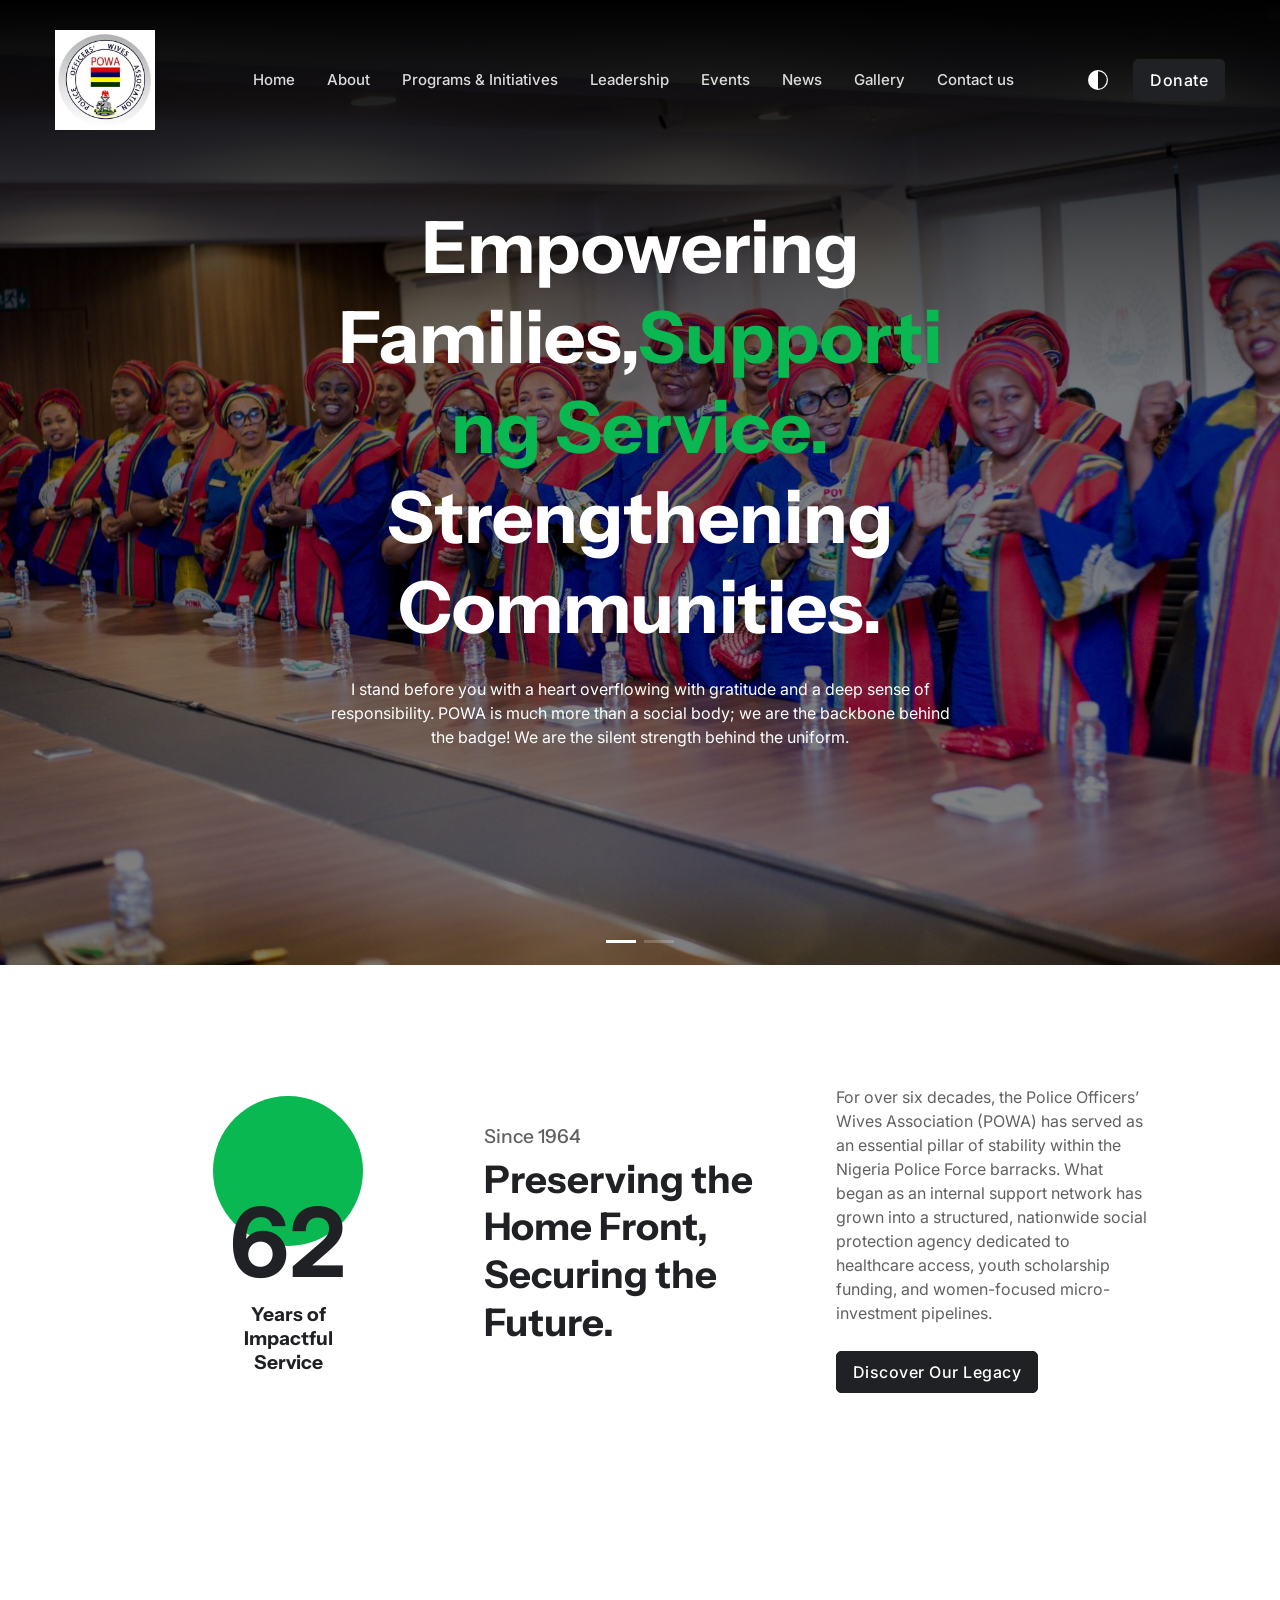
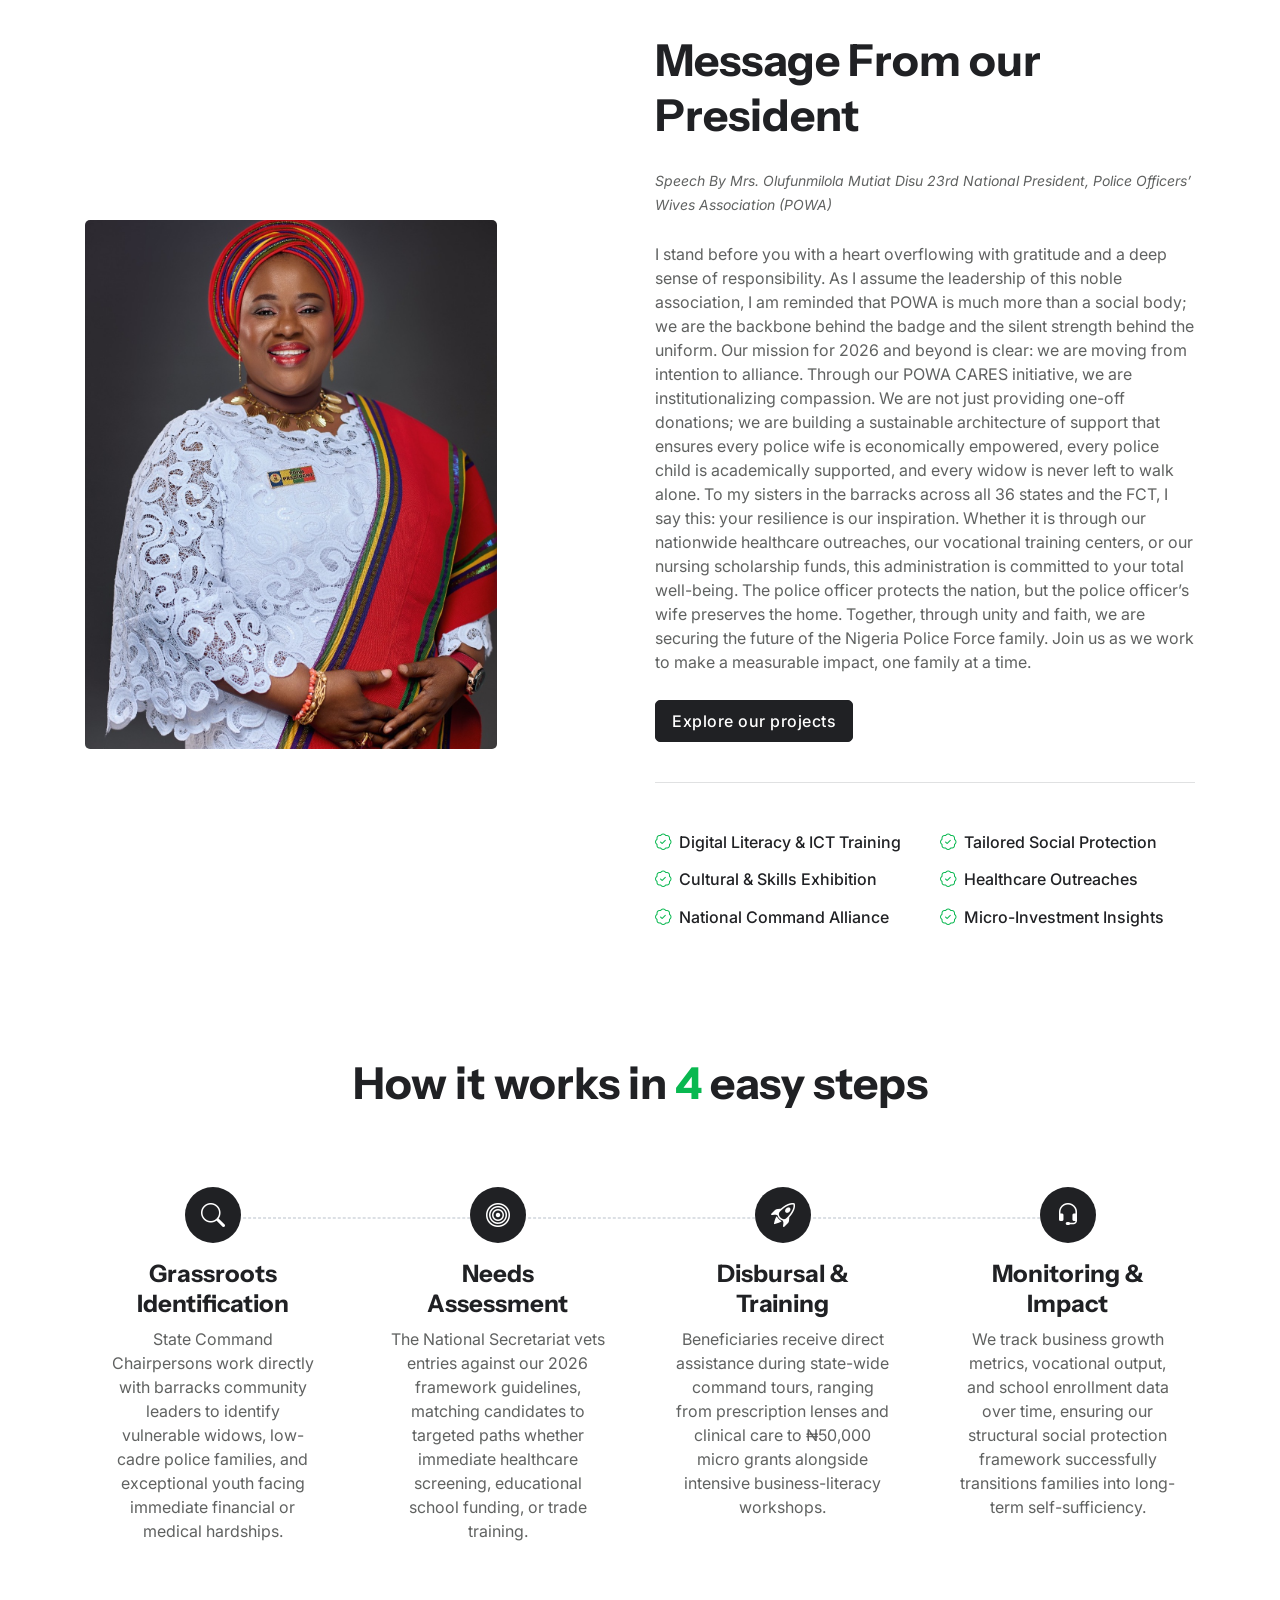
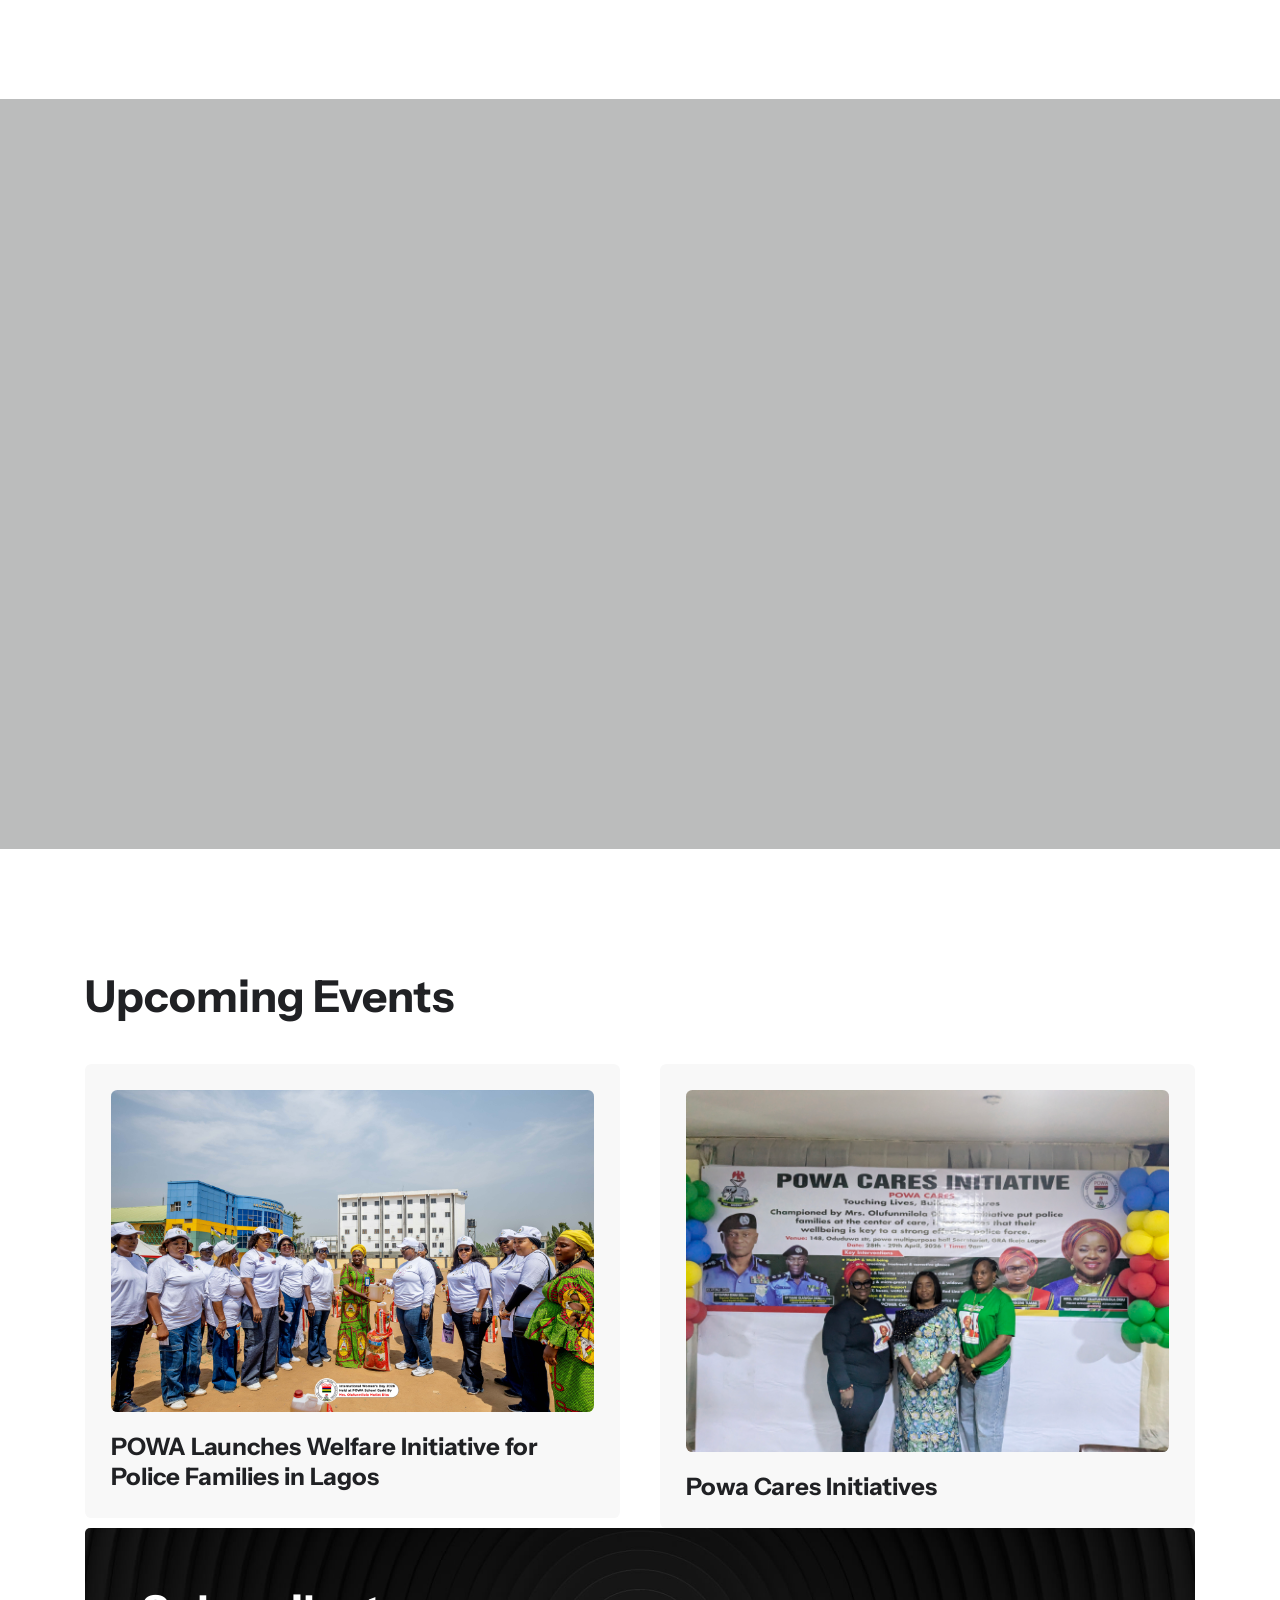
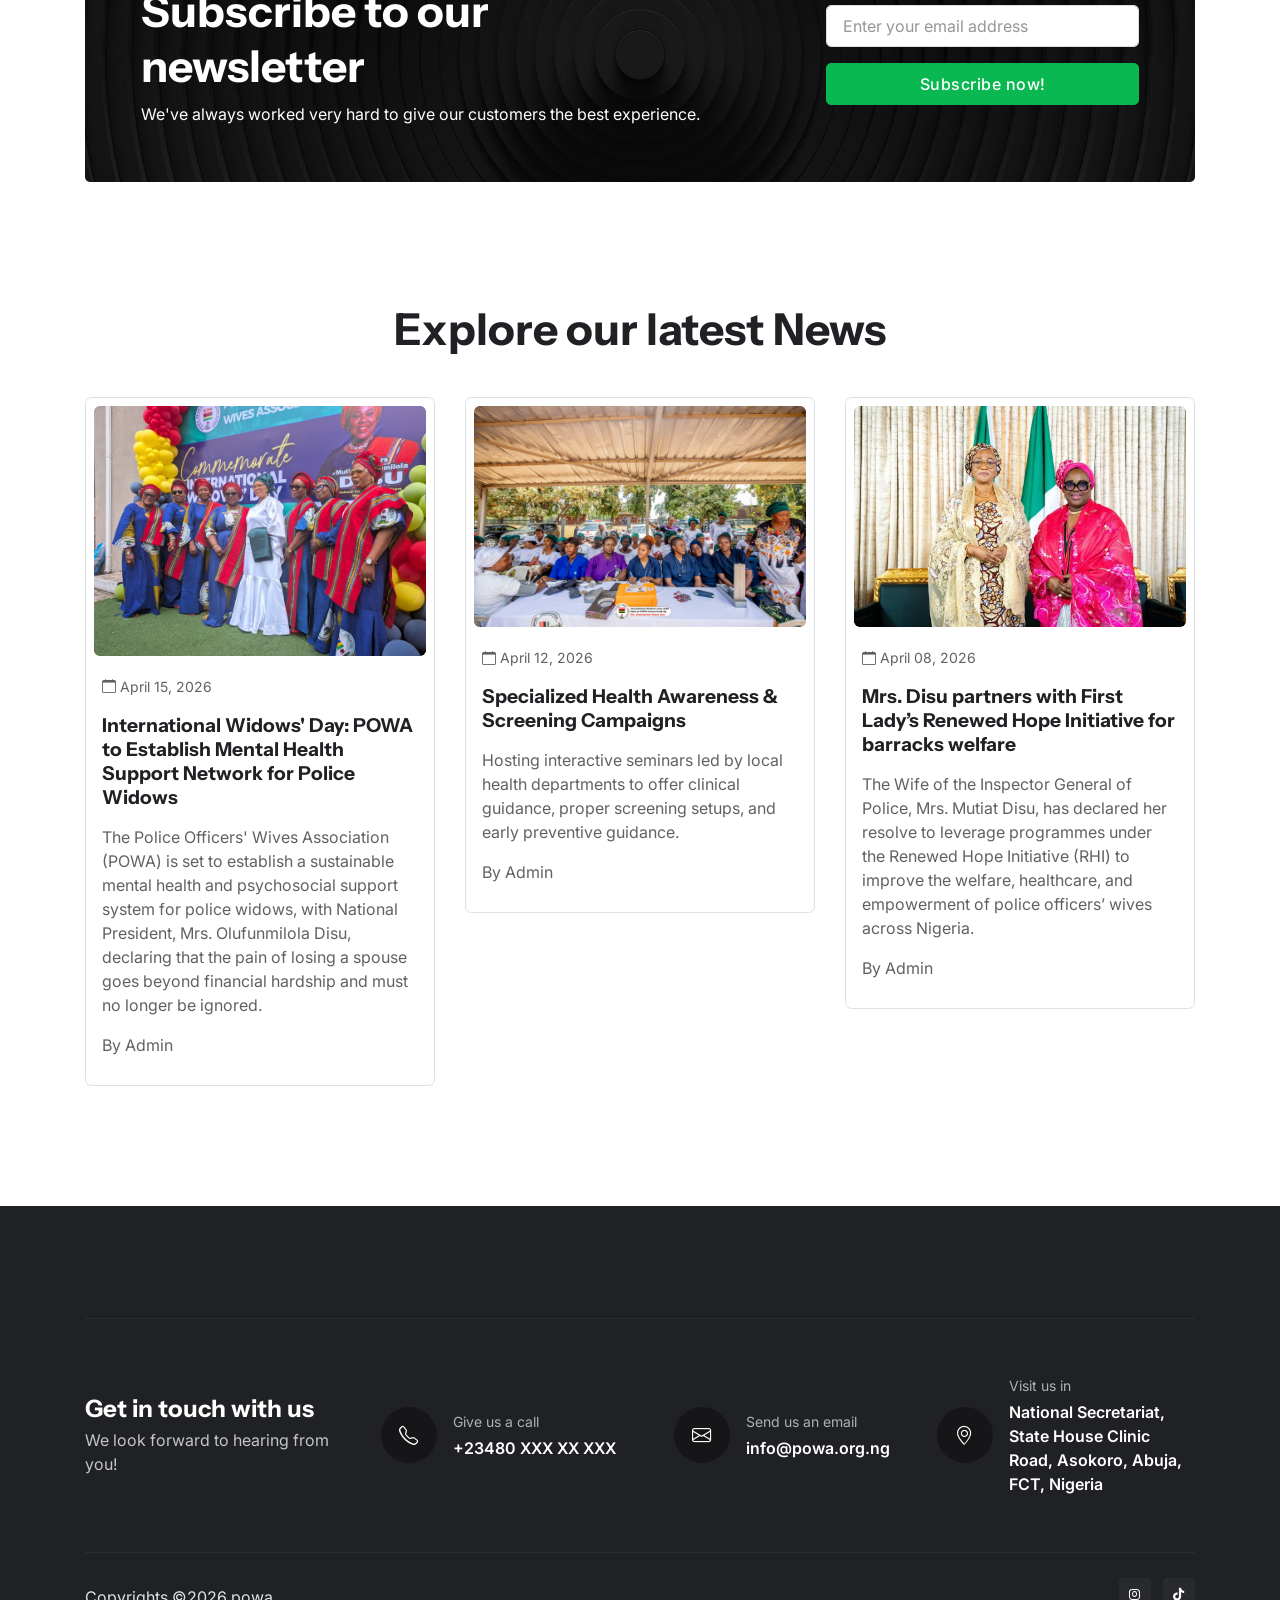
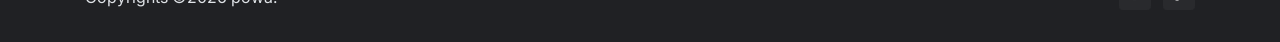
==== commit f643a5e9: "added news page" ====
--- a/index.html
+++ b/index.html
@@ -110,7 +110,7 @@
 					<li class="nav-item"> <a class="nav-link" href="services.html">Programs & Initiatives</a> </li>
 					<li class="nav-item"> <a class="nav-link" href="#">Leadership</a> </li>
 					<li class="nav-item"> <a class="nav-link" href="#">Events</a> </li>
-					<li class="nav-item"> <a class="nav-link" href="#">News</a> </li>
+					<li class="nav-item"> <a class="nav-link" href="news.html">News</a> </li>
 					<li class="nav-item"> <a class="nav-link" href="gallery.html">Gallery</a> </li>
 					<!-- Nav item -->
 					<li class="nav-item"> <a class="nav-link" href="contact.html">Contact us</a> </li>
@@ -222,7 +222,7 @@
 									<!-- Title -->
 									<h1 class="text-white display-4 my-4">Empowering Families,<span class="text-primary">Supporting Service.</span> Strengthening Communities.</h1>
 									<p class="text-white mb-5"> I stand before you with a heart overflowing with gratitude and a deep sense of responsibility. POWA is much more than a social body; we are the backbone behind the badge! We are the silent strength behind the uniform. </p>
-									<a class="btn btn-lg btn-white icon-link icon-link-hover mb-0" href="#">Get started now<i class="bi bi-arrow-right"></i> </a>
+									<!-- <a class="btn btn-lg btn-white icon-link icon-link-hover mb-0" href="#">Get started now<i class="bi bi-arrow-right"></i> </a> -->
 								</div>
 							</div>
 						</div>
@@ -550,14 +550,14 @@
 					<article class="card card-img-scale border p-2 h-100">
 						<!-- Card image and badge -->
 						<div class="card-img-scale-wrapper position-relative rounded overflow-hidden">
-							<img src="assets/images/Women/3S2A9984.JPG" class="card-img img-scale" alt="service image">							
+							<img src="assets/images/news/powa-news1.jpeg" class="card-img img-scale" alt="service image">							
 						</div>
 
 						<!-- Card body -->
 						<div class="card-body d-flex flex-column px-2">
 							<div class="small mb-3"><i class="bi bi-calendar me-1"></i>April 15, 2026</div>
-							<h6 class="card-title mb-3"><a href="blog-single-v2.html" class="stretched-link">Digital Literacy & Youth Tech Initiatives</a></h6>
-							<p>Equipping the next generation of police youth with foundational software development and tech skills to position them for the changing workforce landscape.
+							<h6 class="card-title mb-3"><a href="news.html" class="stretched-link">International Widows' Day: POWA to Establish Mental Health Support Network for Police Widows</a></h6>
+							<p>The Police Officers' Wives Association (POWA) is set to establish a sustainable mental health and psychosocial support system for police widows, with National President, Mrs. Olufunmilola Disu, declaring that the pain of losing a spouse goes beyond financial hardship and must no longer be ignored.
 							</p>
 							<!-- Author info and button -->
 							<div class="d-flex justify-content-between align-items-center mt-auto">
@@ -583,7 +583,7 @@
 						<!-- Card body -->
 						<div class="card-body d-flex flex-column px-2">
 							<div class="small mb-3"><i class="bi bi-calendar me-1"></i>April 12, 2026</div>
-							<h6 class="card-title mb-3"><a href="blog-single-v2.html" class="stretched-link">Specialized Health Awareness & Screening Campaigns</a></h6>
+							<h6 class="card-title mb-3"><a href="news.html" class="stretched-link">Specialized Health Awareness & Screening Campaigns</a></h6>
 							<p>Hosting interactive seminars led by local health departments to offer clinical guidance, proper screening setups, and early preventive guidance.</p>
 							<!-- Author info and button -->
 							<div class="d-flex justify-content-between align-items-center mt-auto">
@@ -610,7 +610,7 @@
 						<!-- Card body -->
 						<div class="card-body d-flex flex-column px-2">
 							<div class="small mb-3"><i class="bi bi-calendar me-1"></i>April 08, 2026</div>
-							<h6 class="card-title mb-3"><a href="blog-single-v2.html" class="stretched-link">Mrs. Disu partners with First Lady’s Renewed Hope Initiative for barracks welfare
+							<h6 class="card-title mb-3"><a href="news.html" class="stretched-link">Mrs. Disu partners with First Lady’s Renewed Hope Initiative for barracks welfare
 							</a></h6>
 							<p>The Wife of the Inspector General of Police, Mrs. Mutiat Disu, has declared her resolve to leverage programmes under the Renewed Hope Initiative (RHI) to improve the welfare, healthcare, and empowerment of police officers’ wives across Nigeria.</p>
 							<!-- Author info and button -->
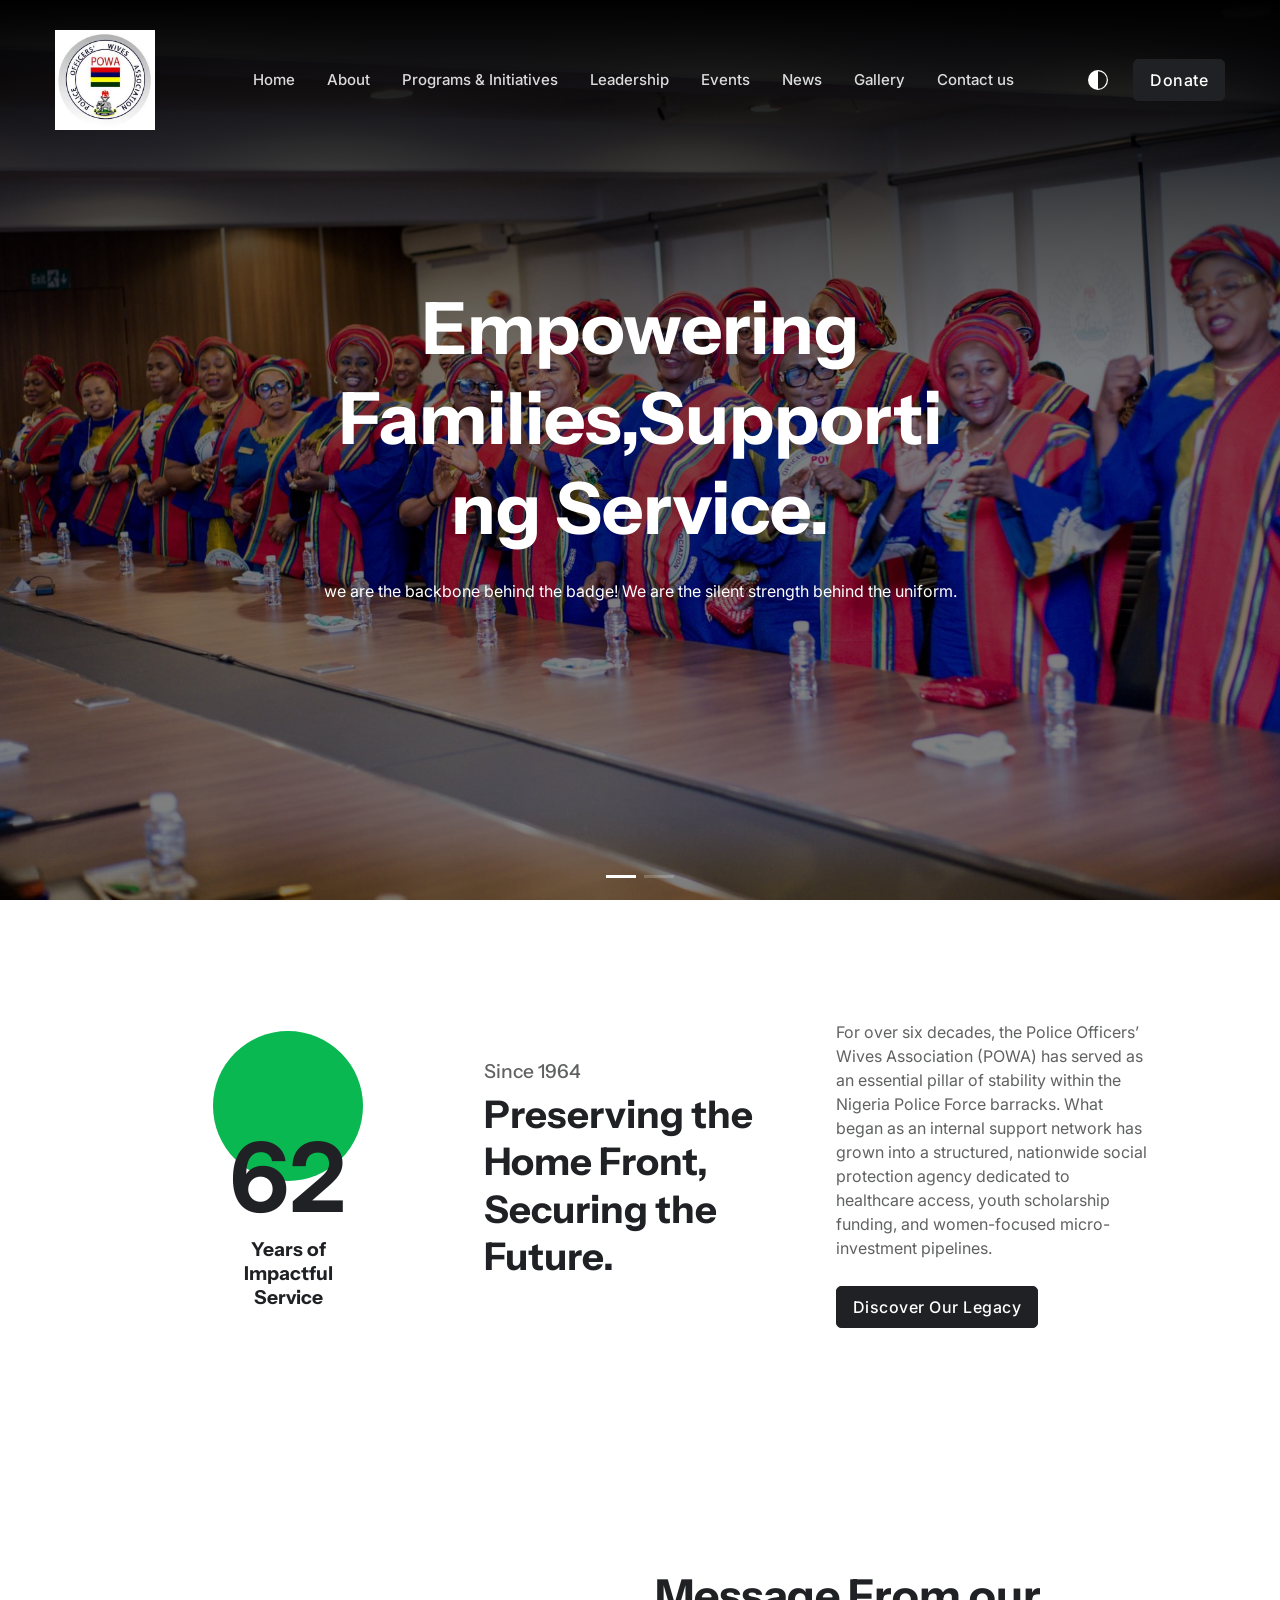
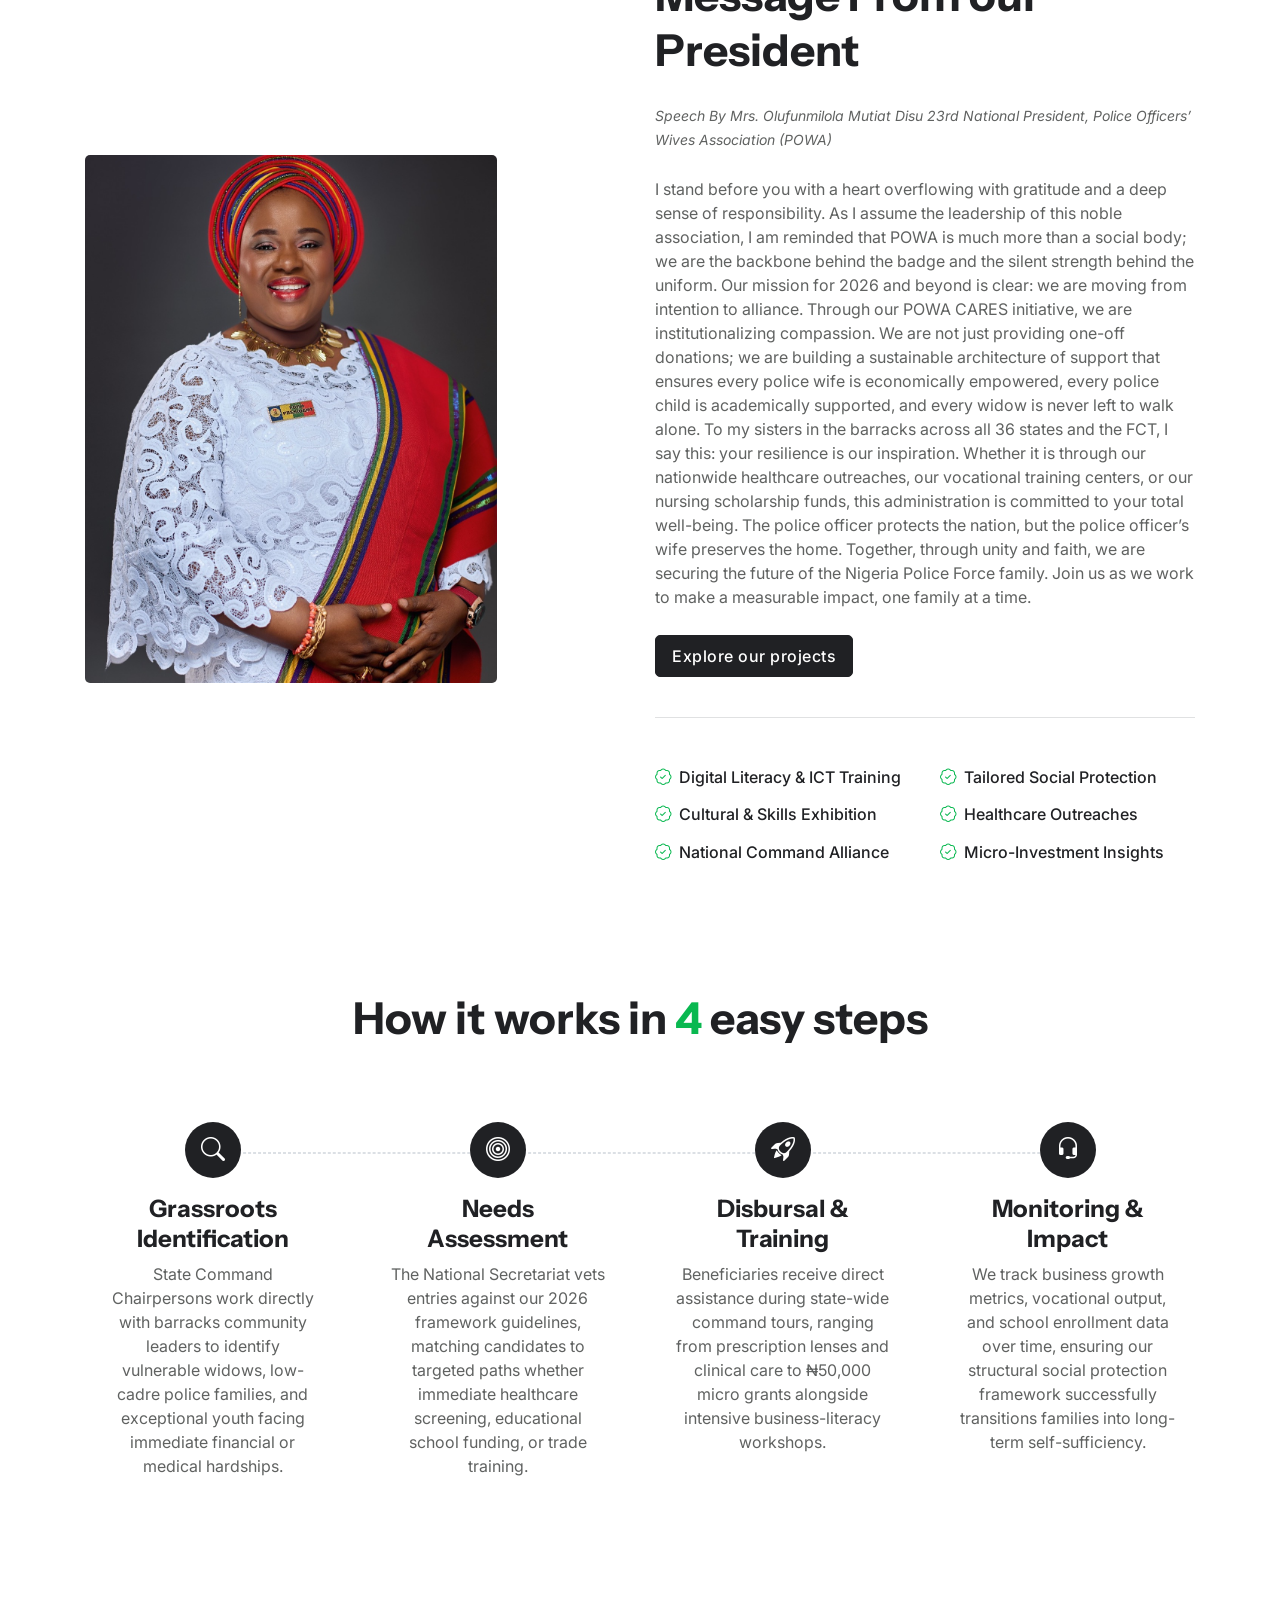
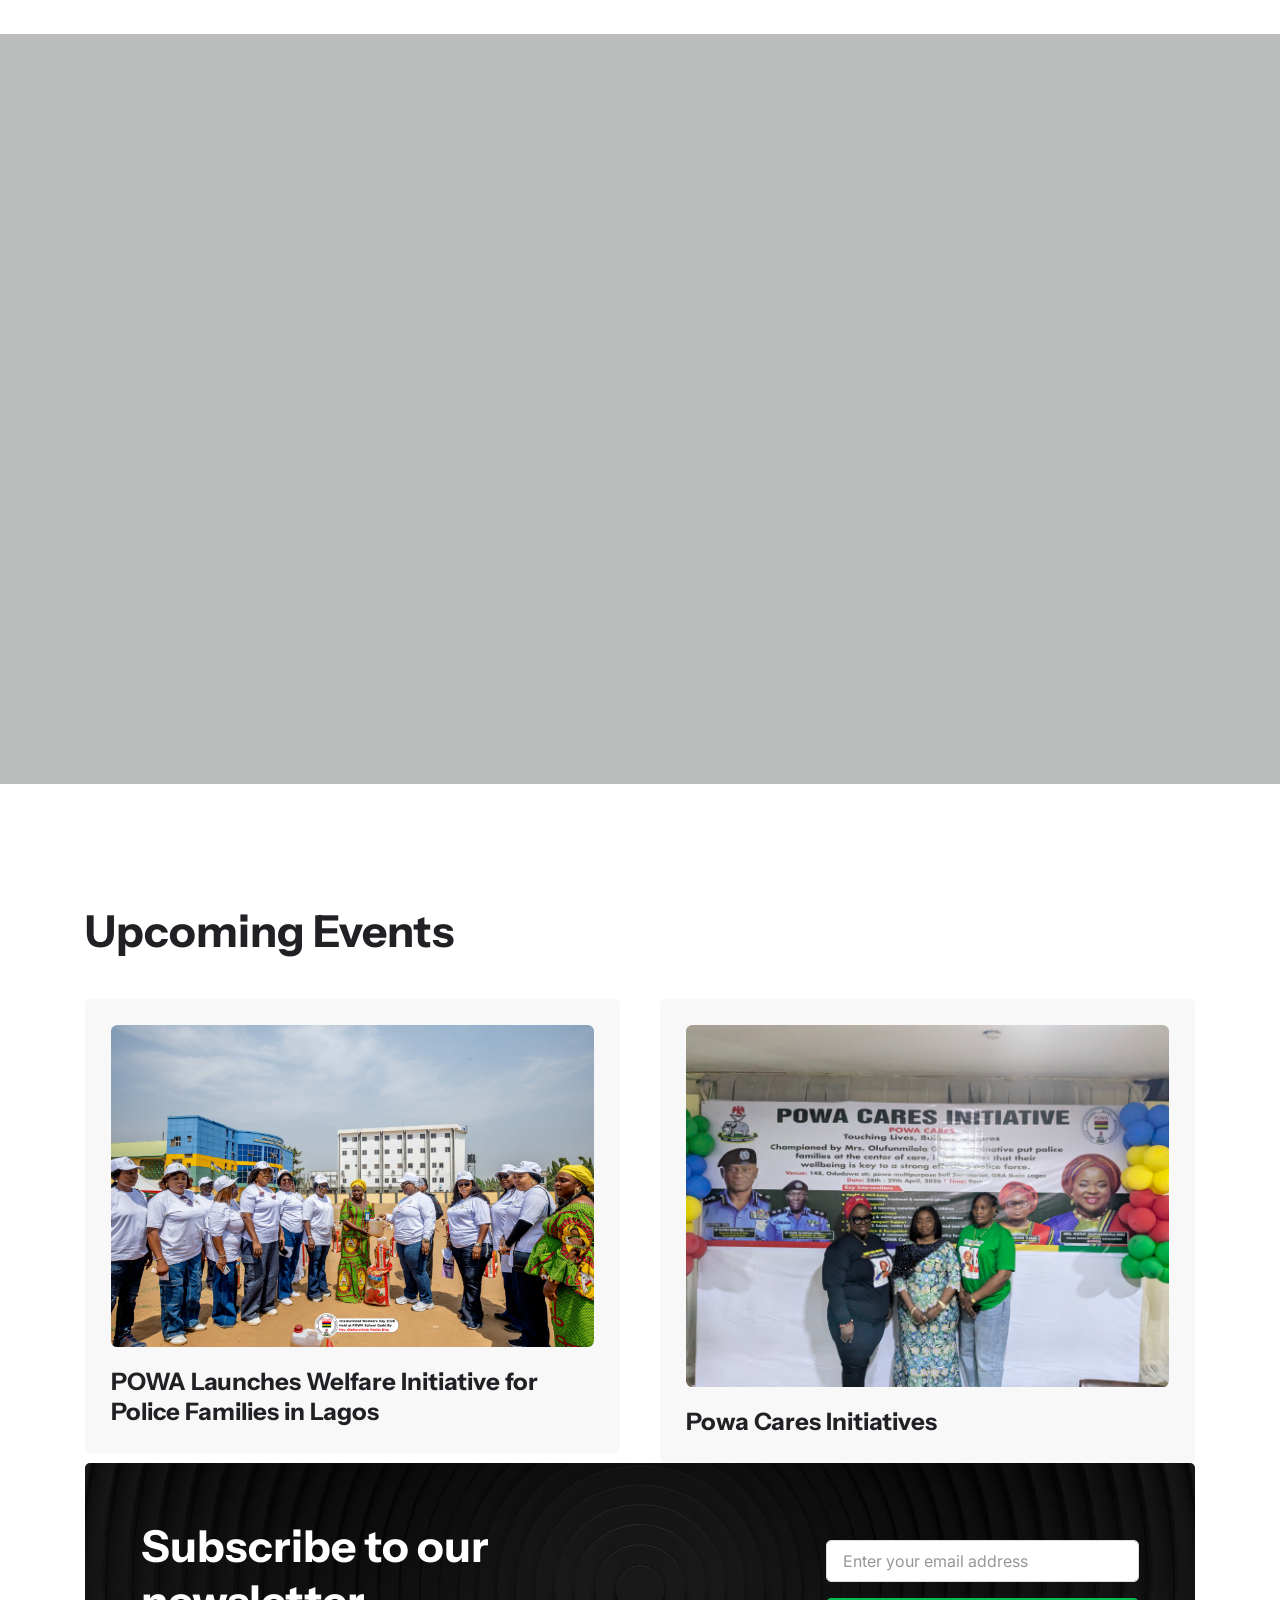
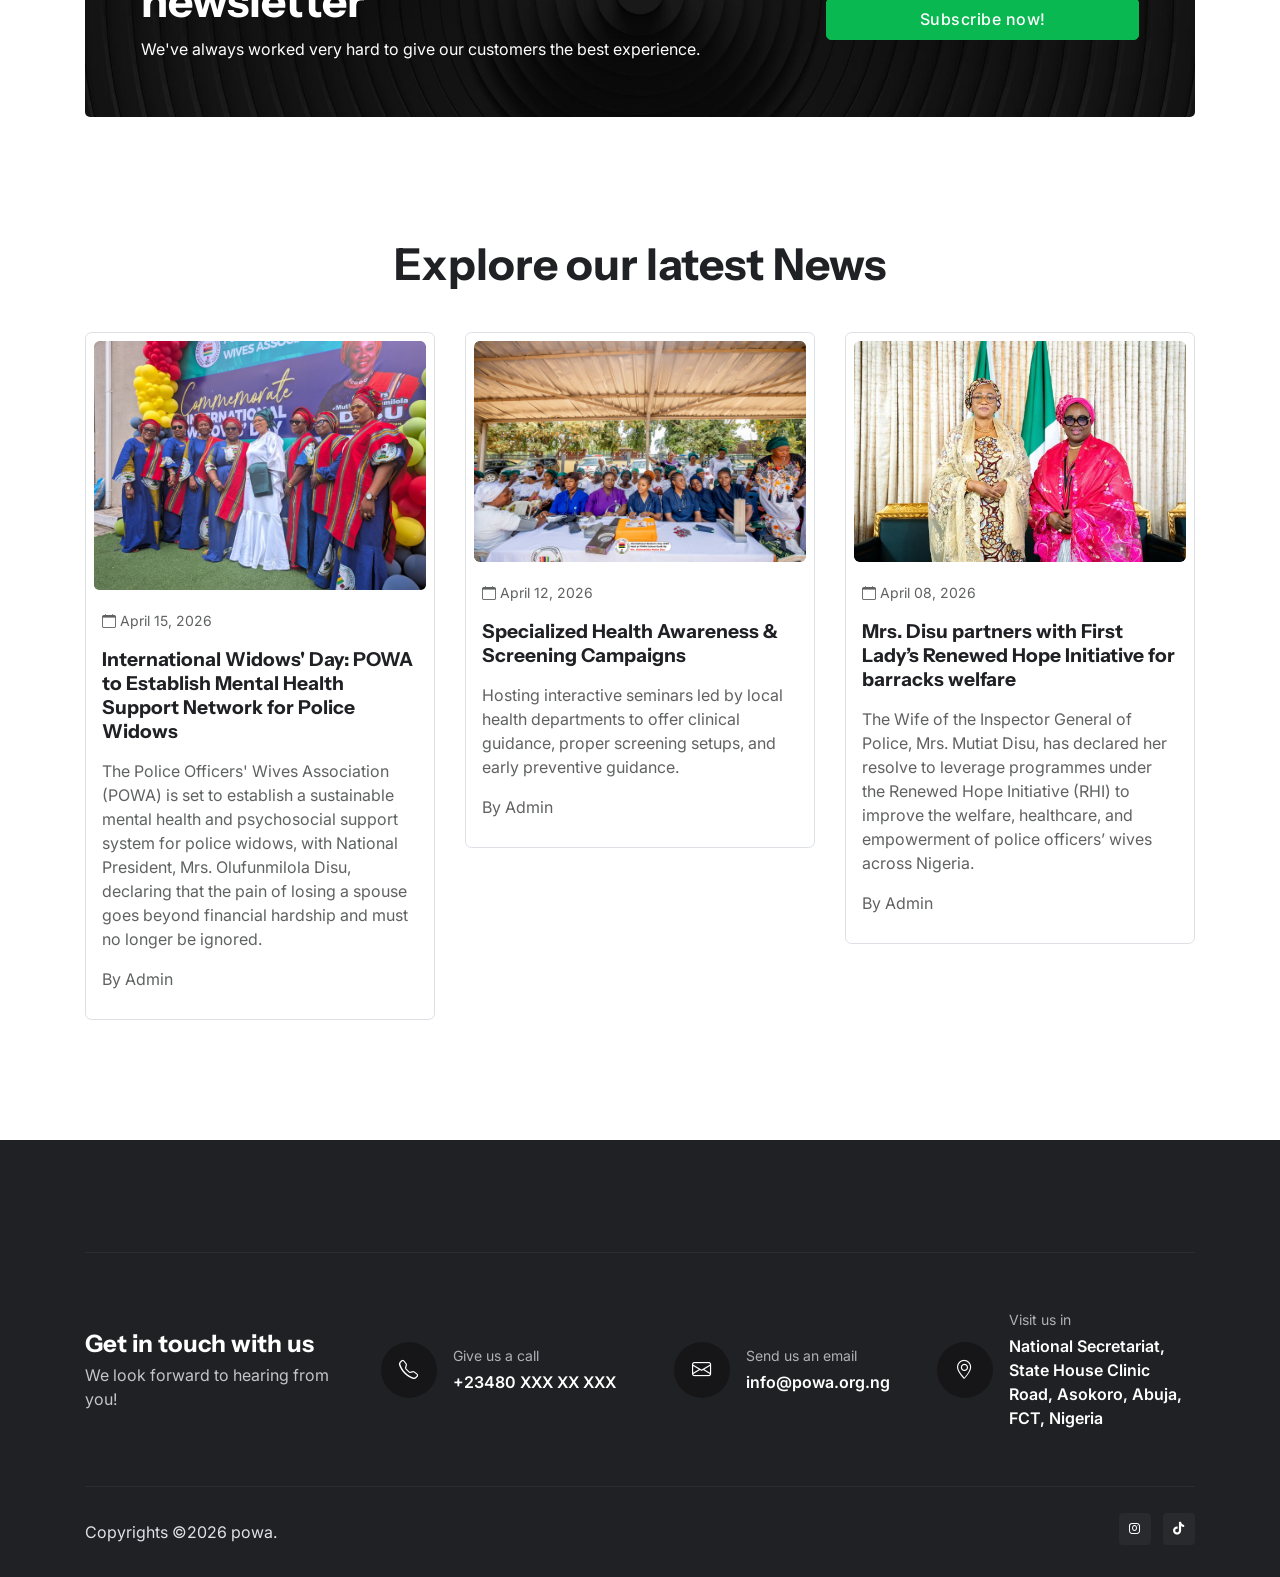
==== commit 7b37da3a: "hero section" ====
--- a/index.html
+++ b/index.html
@@ -220,8 +220,8 @@
 							<div class="row">
 								<div class="col-sm-11 col-lg-8 col-xl-7 text-center m-auto">									
 									<!-- Title -->
-									<h1 class="text-white display-4 my-4">Empowering Families,<span class="text-primary">Supporting Service.</span> Strengthening Communities.</h1>
-									<p class="text-white mb-5"> I stand before you with a heart overflowing with gratitude and a deep sense of responsibility. POWA is much more than a social body; we are the backbone behind the badge! We are the silent strength behind the uniform. </p>
+									<h1 class="text-white display-4 my-4">Empowering Families,Supporting Service.</h1>
+									<p class="text-white mb-5">  we are the backbone behind the badge! We are the silent strength behind the uniform. </p>
 									<!-- <a class="btn btn-lg btn-white icon-link icon-link-hover mb-0" href="#">Get started now<i class="bi bi-arrow-right"></i> </a> -->
 								</div>
 							</div>
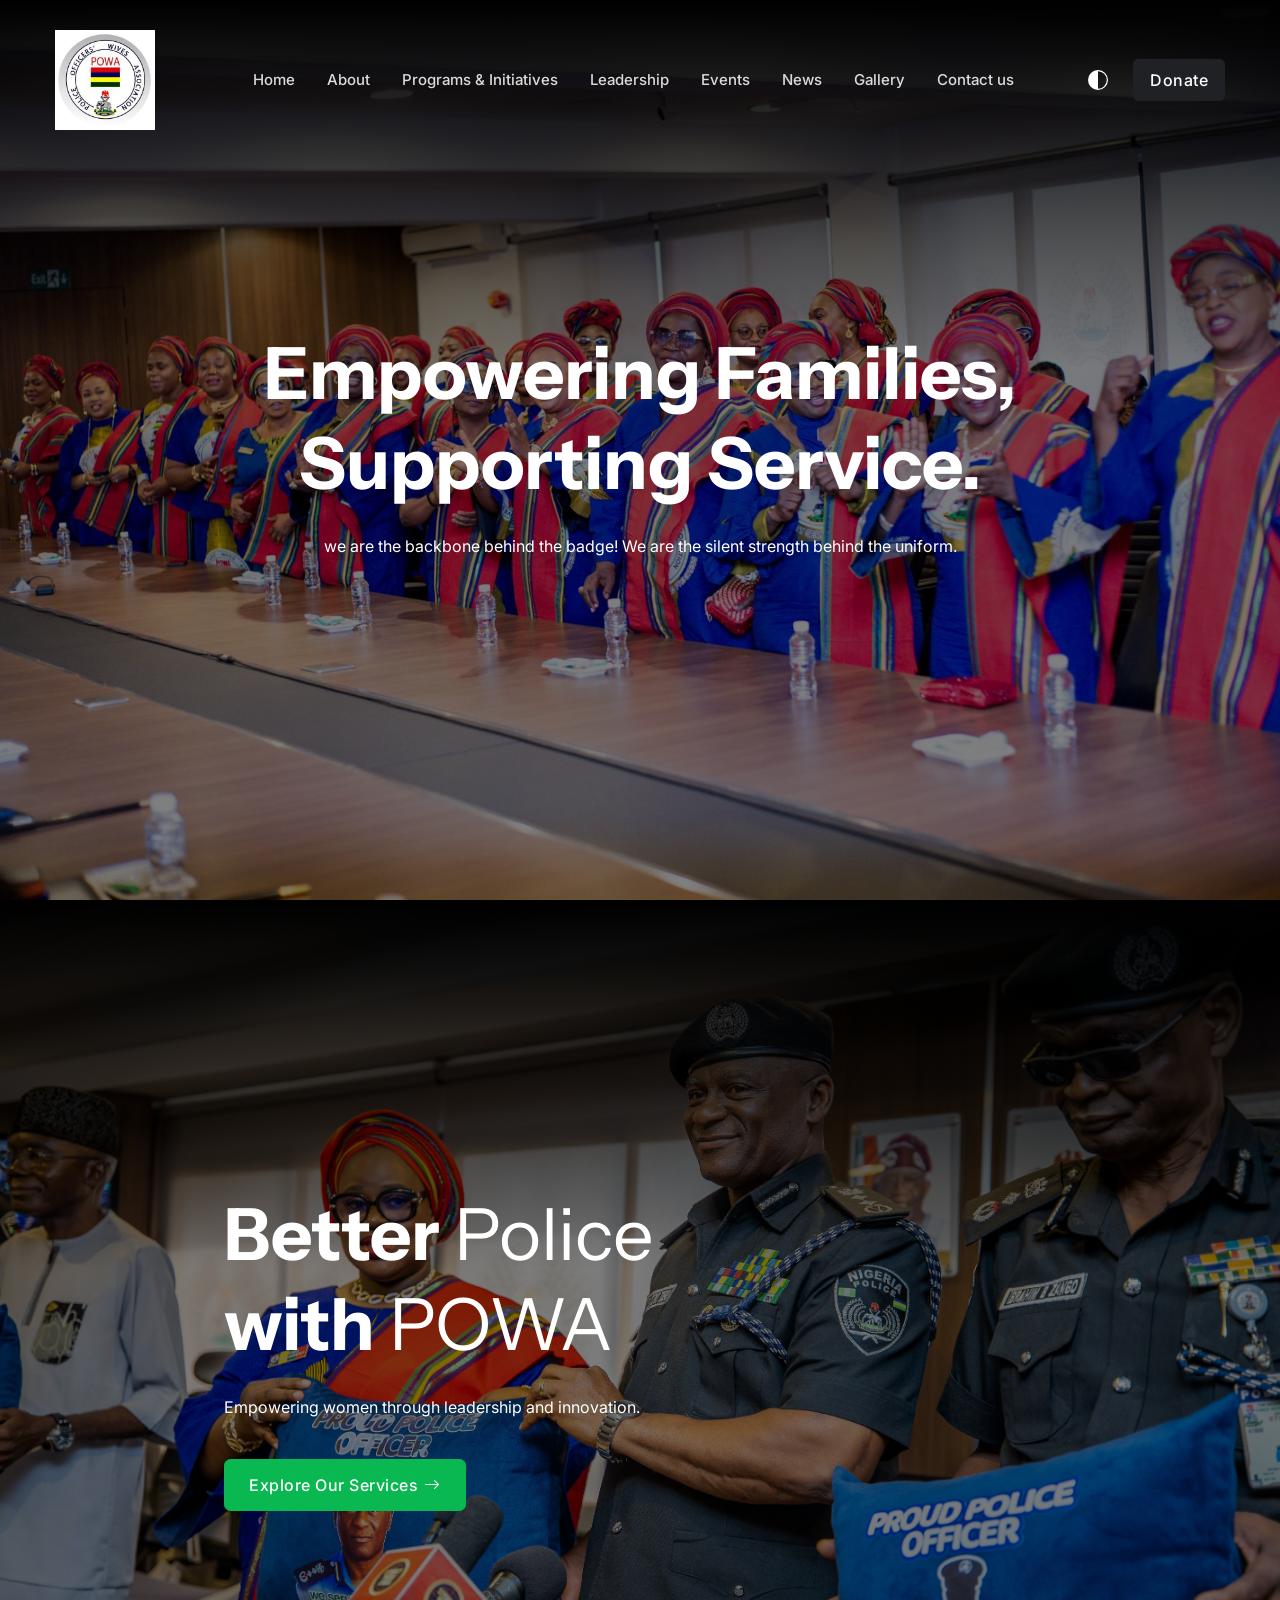
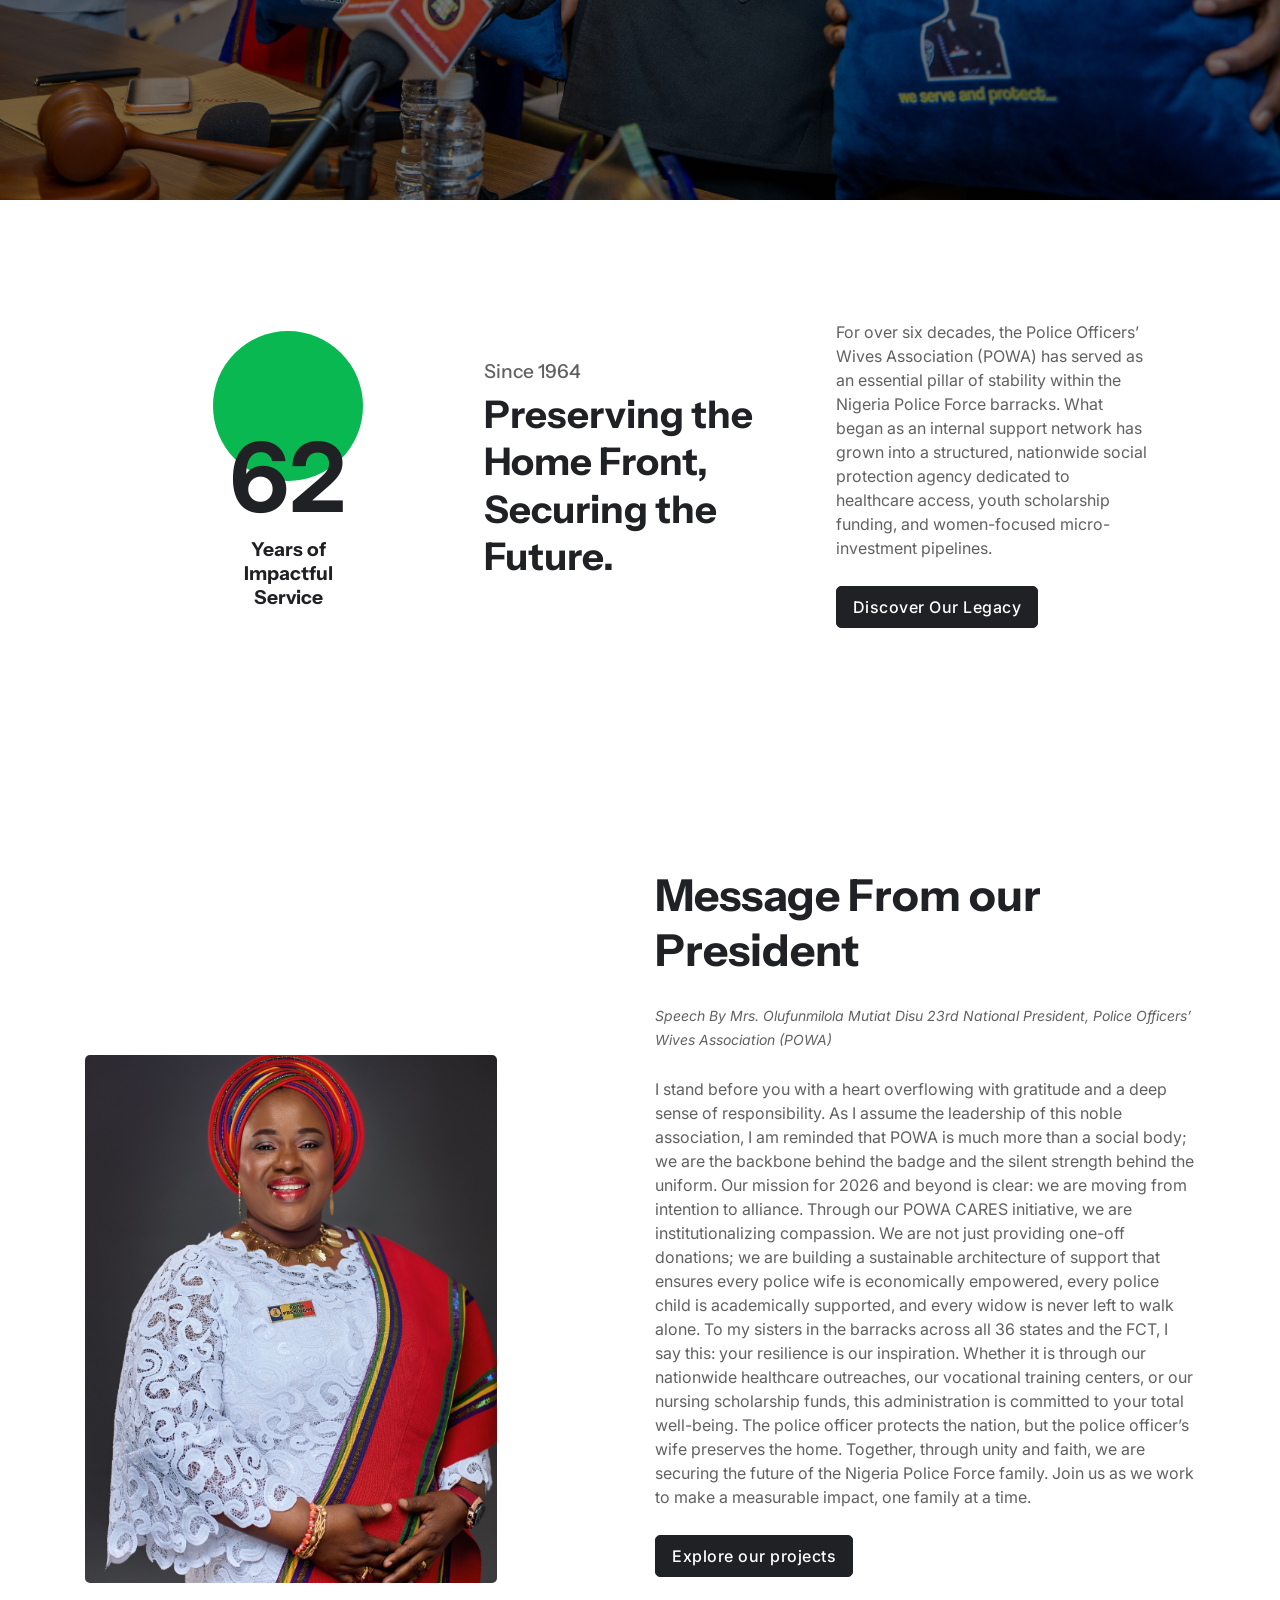
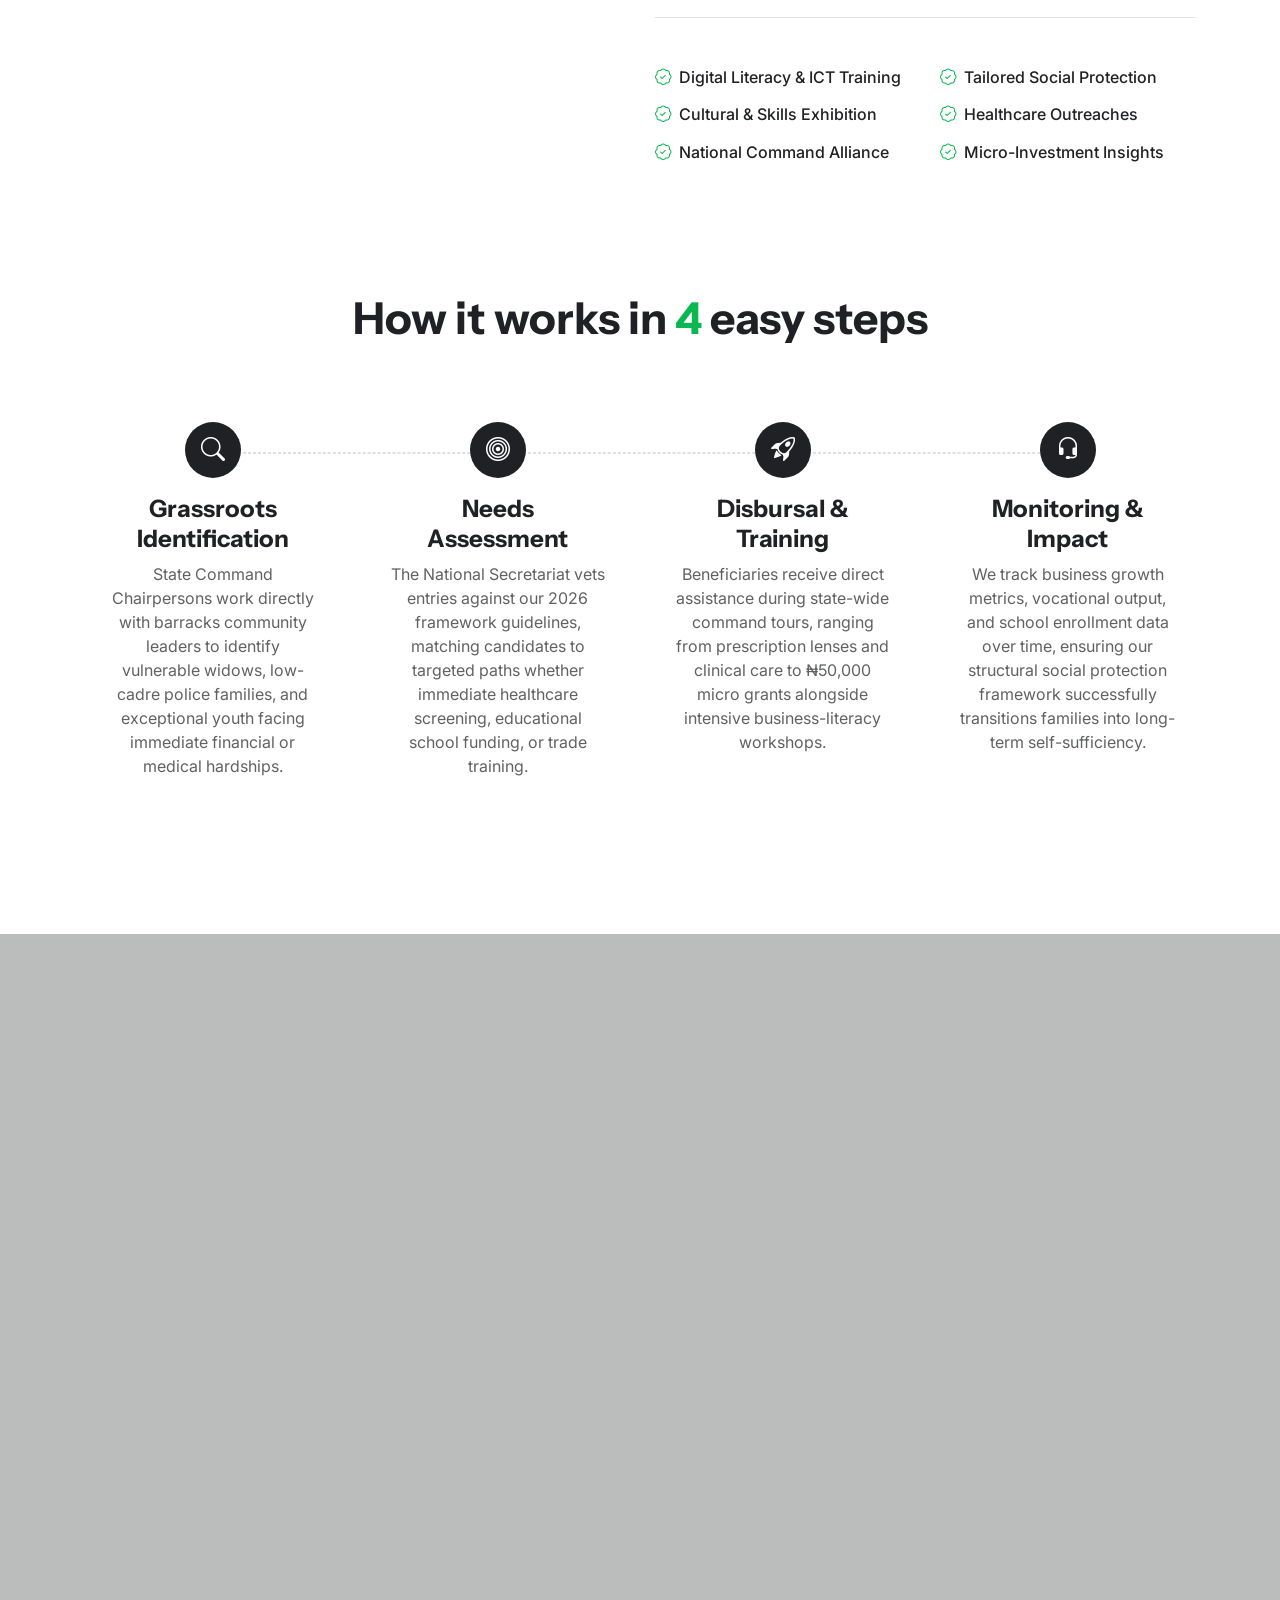
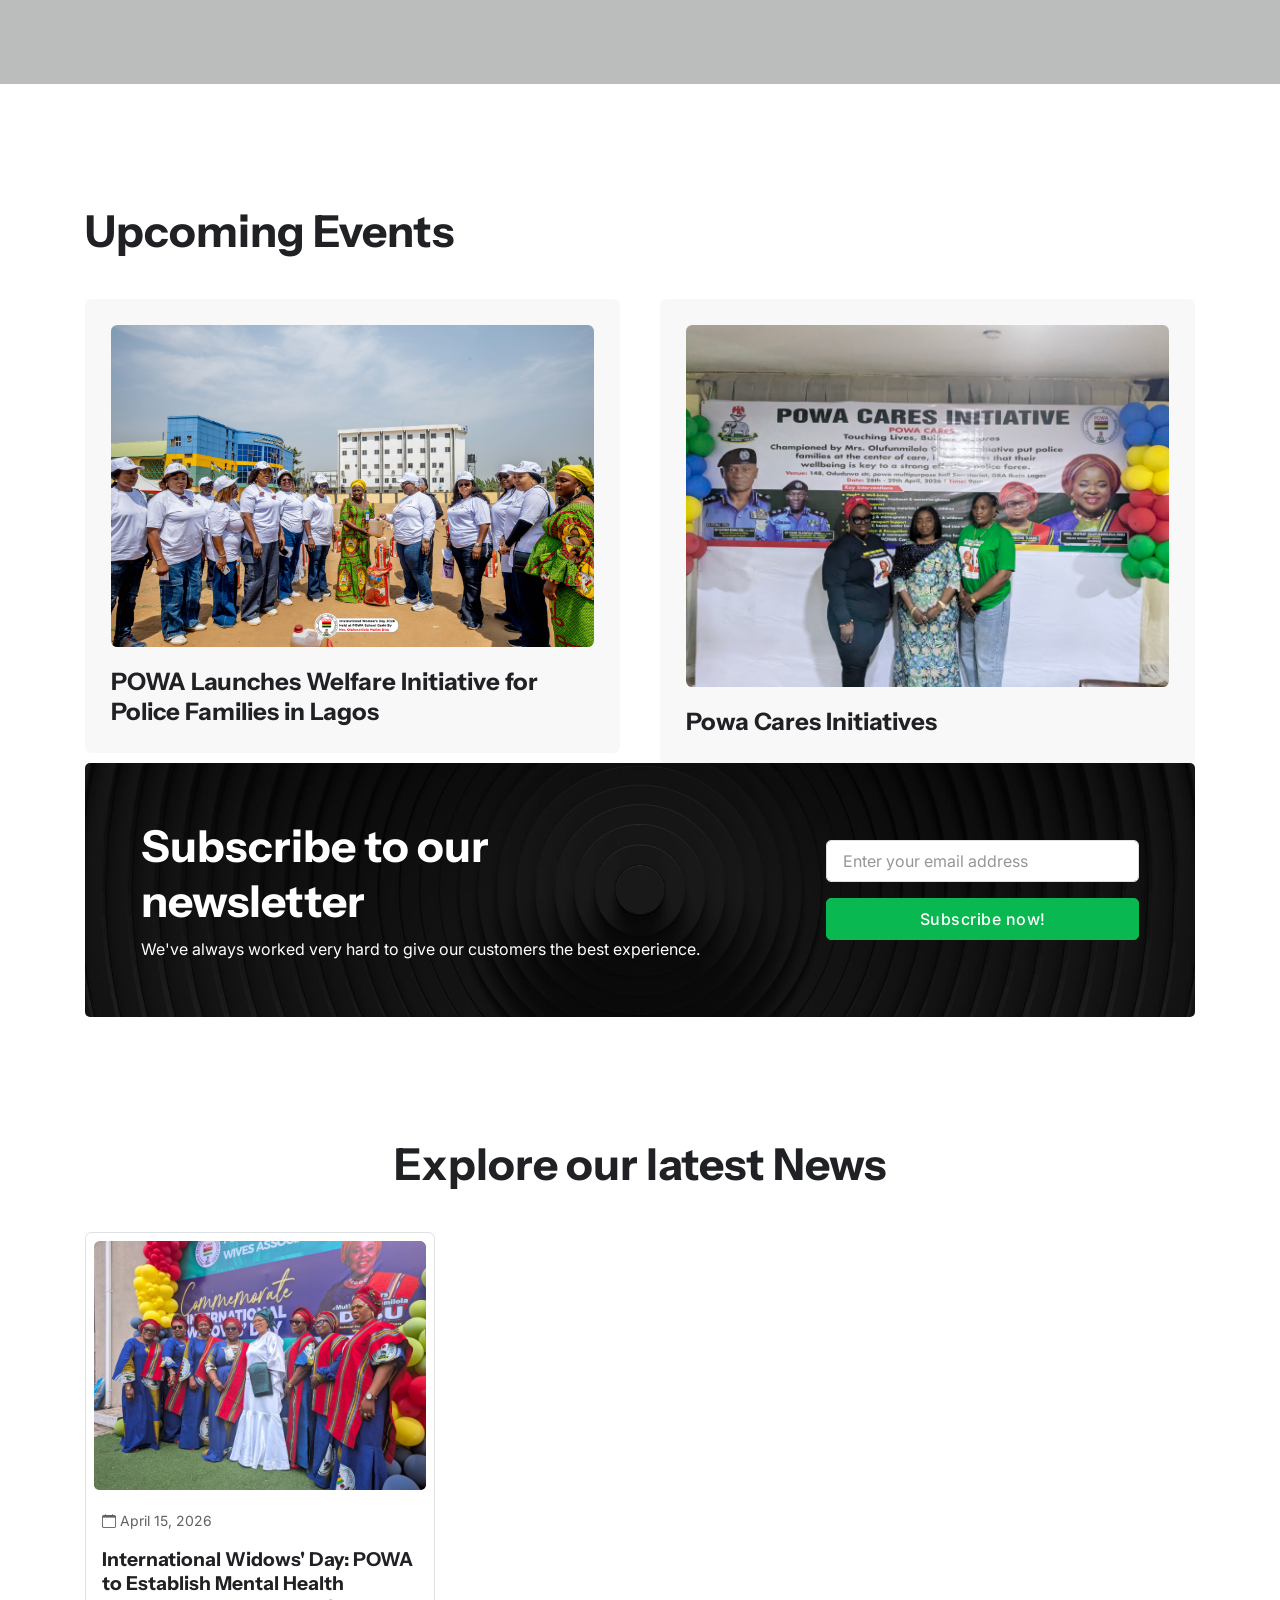
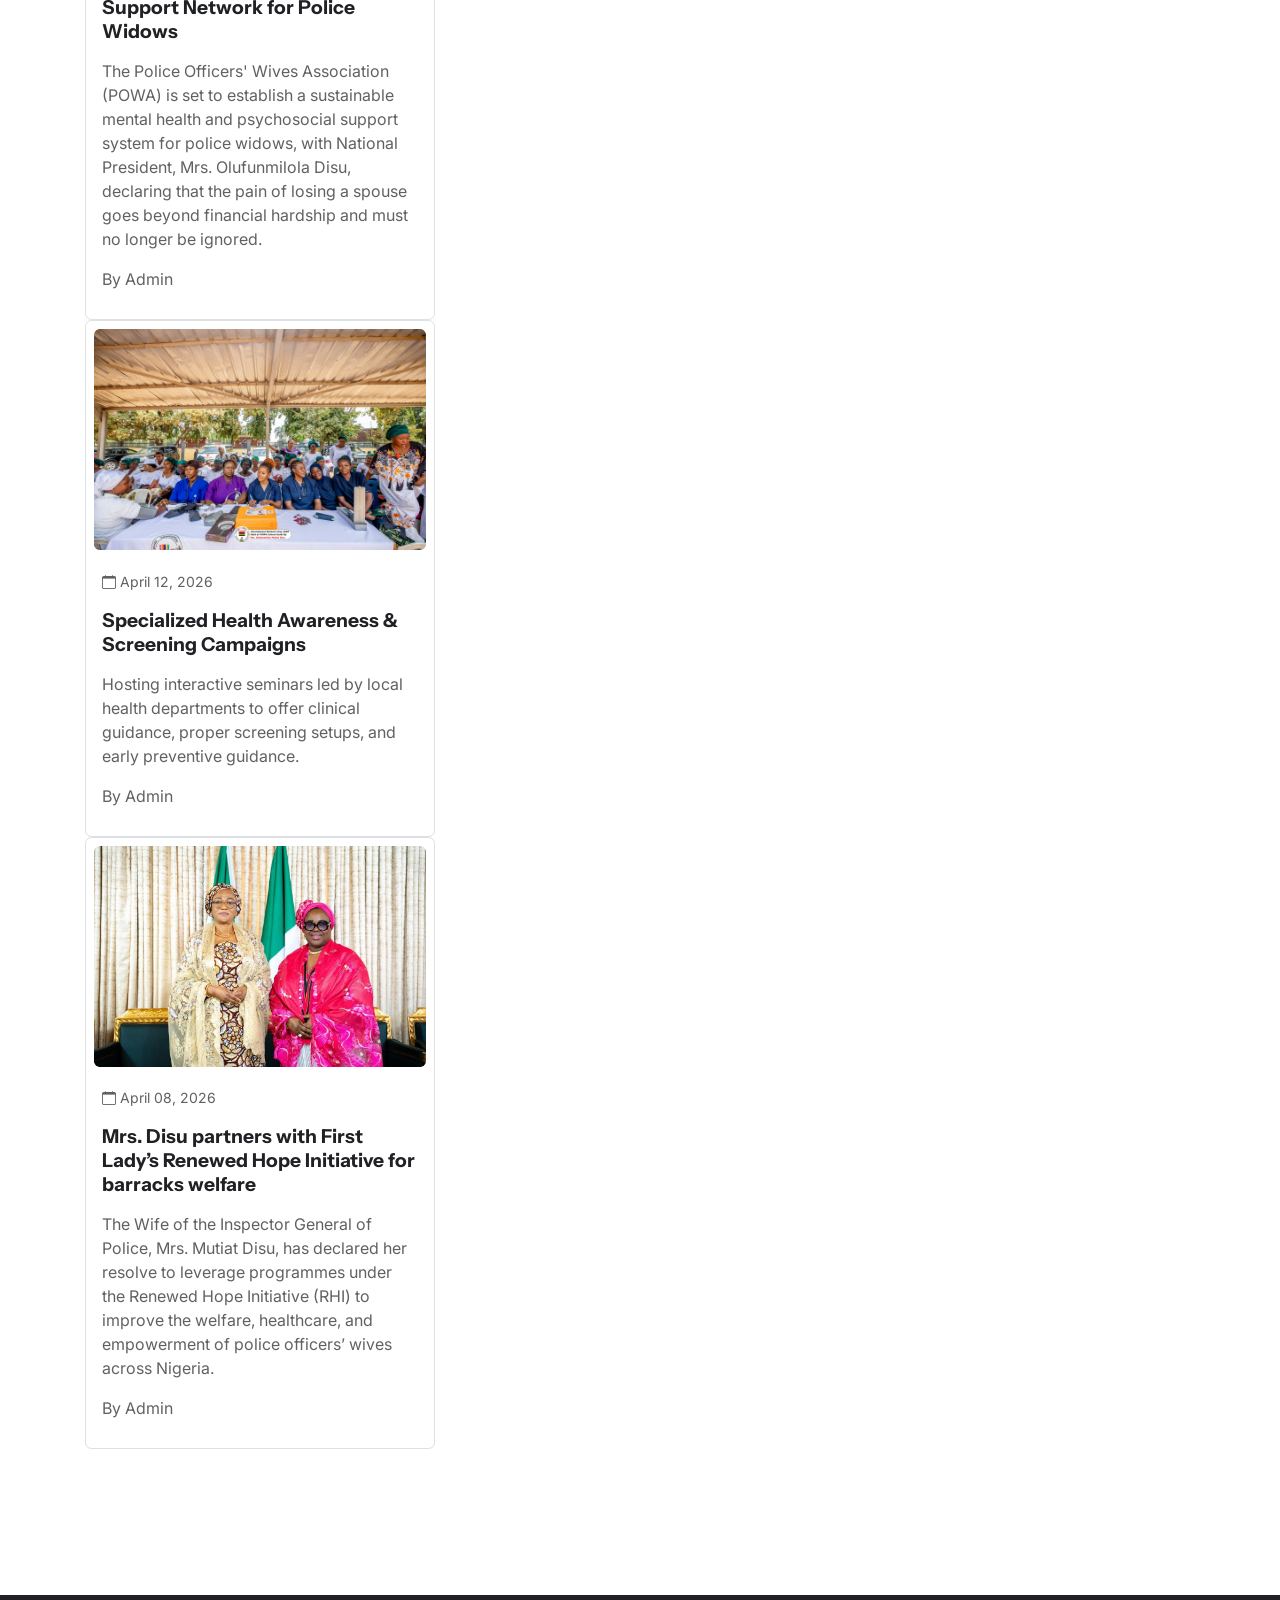
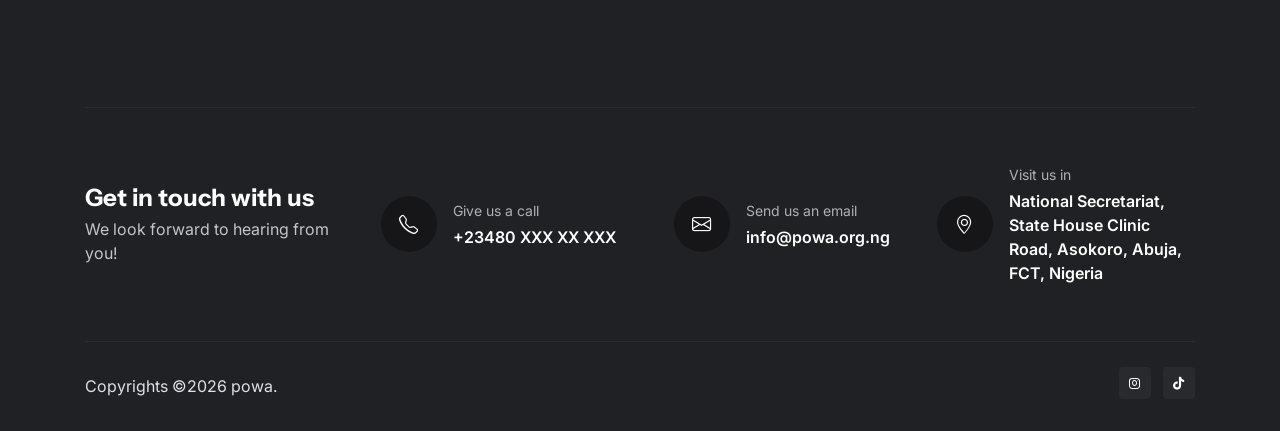
==== commit 9acf451c: "hero section 2" ====
--- a/index.html
+++ b/index.html
@@ -79,7 +79,7 @@
 	<!-- Plugins CSS -->
 	<link rel="stylesheet" type="text/css" href="assets/vendor/font-awesome/css/all.min.css">
 	<link rel="stylesheet" type="text/css" href="assets/vendor/bootstrap-icons/bootstrap-icons.css">
-	<link rel="stylesheet" type="text/css" href="assets/vendor/swiper/swiper-bundle.min.css">
+	<!-- <link rel="stylesheet" type="text/css" href="assets/vendor/swiper/swiper-bundle.min.css"> -->
 	
 	<!-- Theme CSS -->
 	<link rel="stylesheet" type="text/css" href="assets/css/style.css">
@@ -218,10 +218,10 @@
 					<div class="position-relative z-index-2 d-flex flex-column m-auto h-100 py-9"> 
 						<div class="container">
 							<div class="row">
-								<div class="col-sm-11 col-lg-8 col-xl-7 text-center m-auto">									
+								<div class="text-center m-auto">									
 									<!-- Title -->
-									<h1 class="text-white display-4 my-4">Empowering Families,Supporting Service.</h1>
-									<p class="text-white mb-5">  we are the backbone behind the badge! We are the silent strength behind the uniform. </p>
+									<h2 class="text-white display-4 my-4">Empowering Families,</br>Supporting Service.</h2>
+									<p class="text-white mb-5">we are the backbone behind the badge! We are the silent strength behind the uniform. </p>
 									<!-- <a class="btn btn-lg btn-white icon-link icon-link-hover mb-0" href="#">Get started now<i class="bi bi-arrow-right"></i> </a> -->
 								</div>
 							</div>
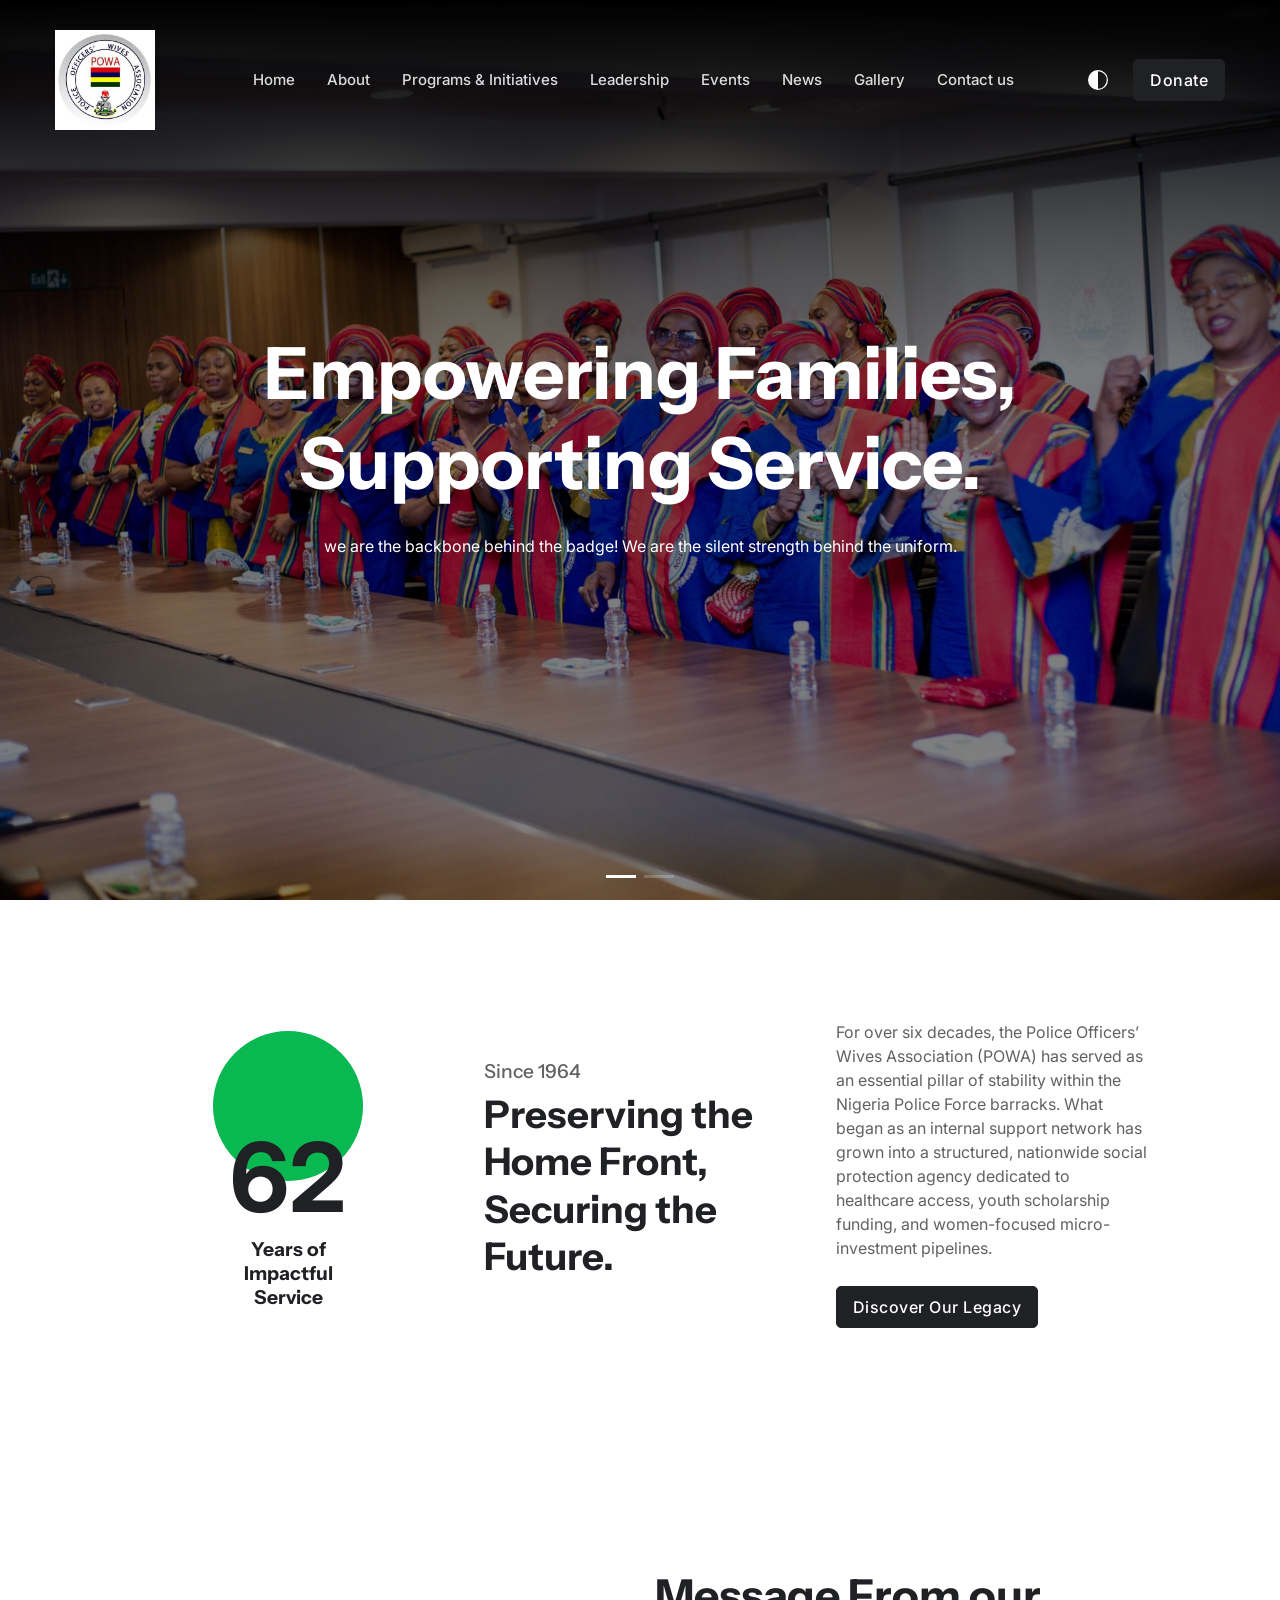
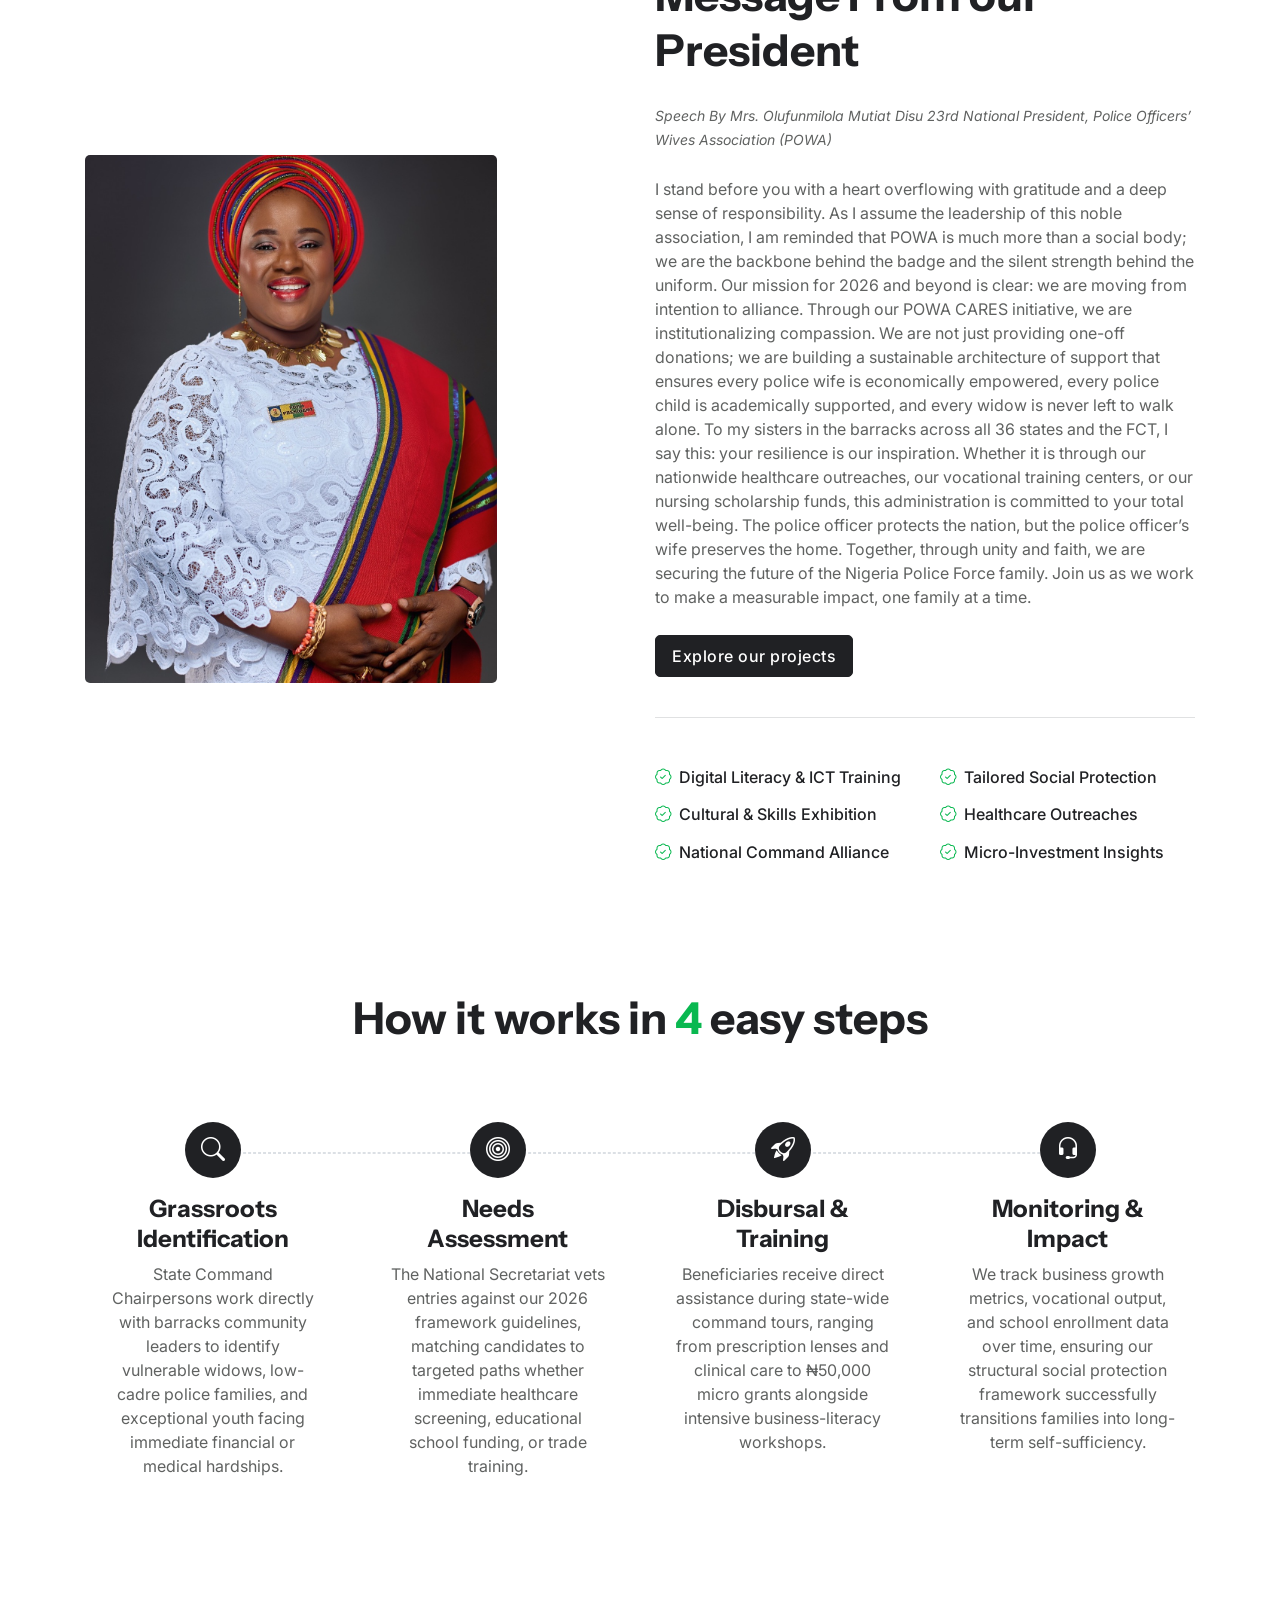
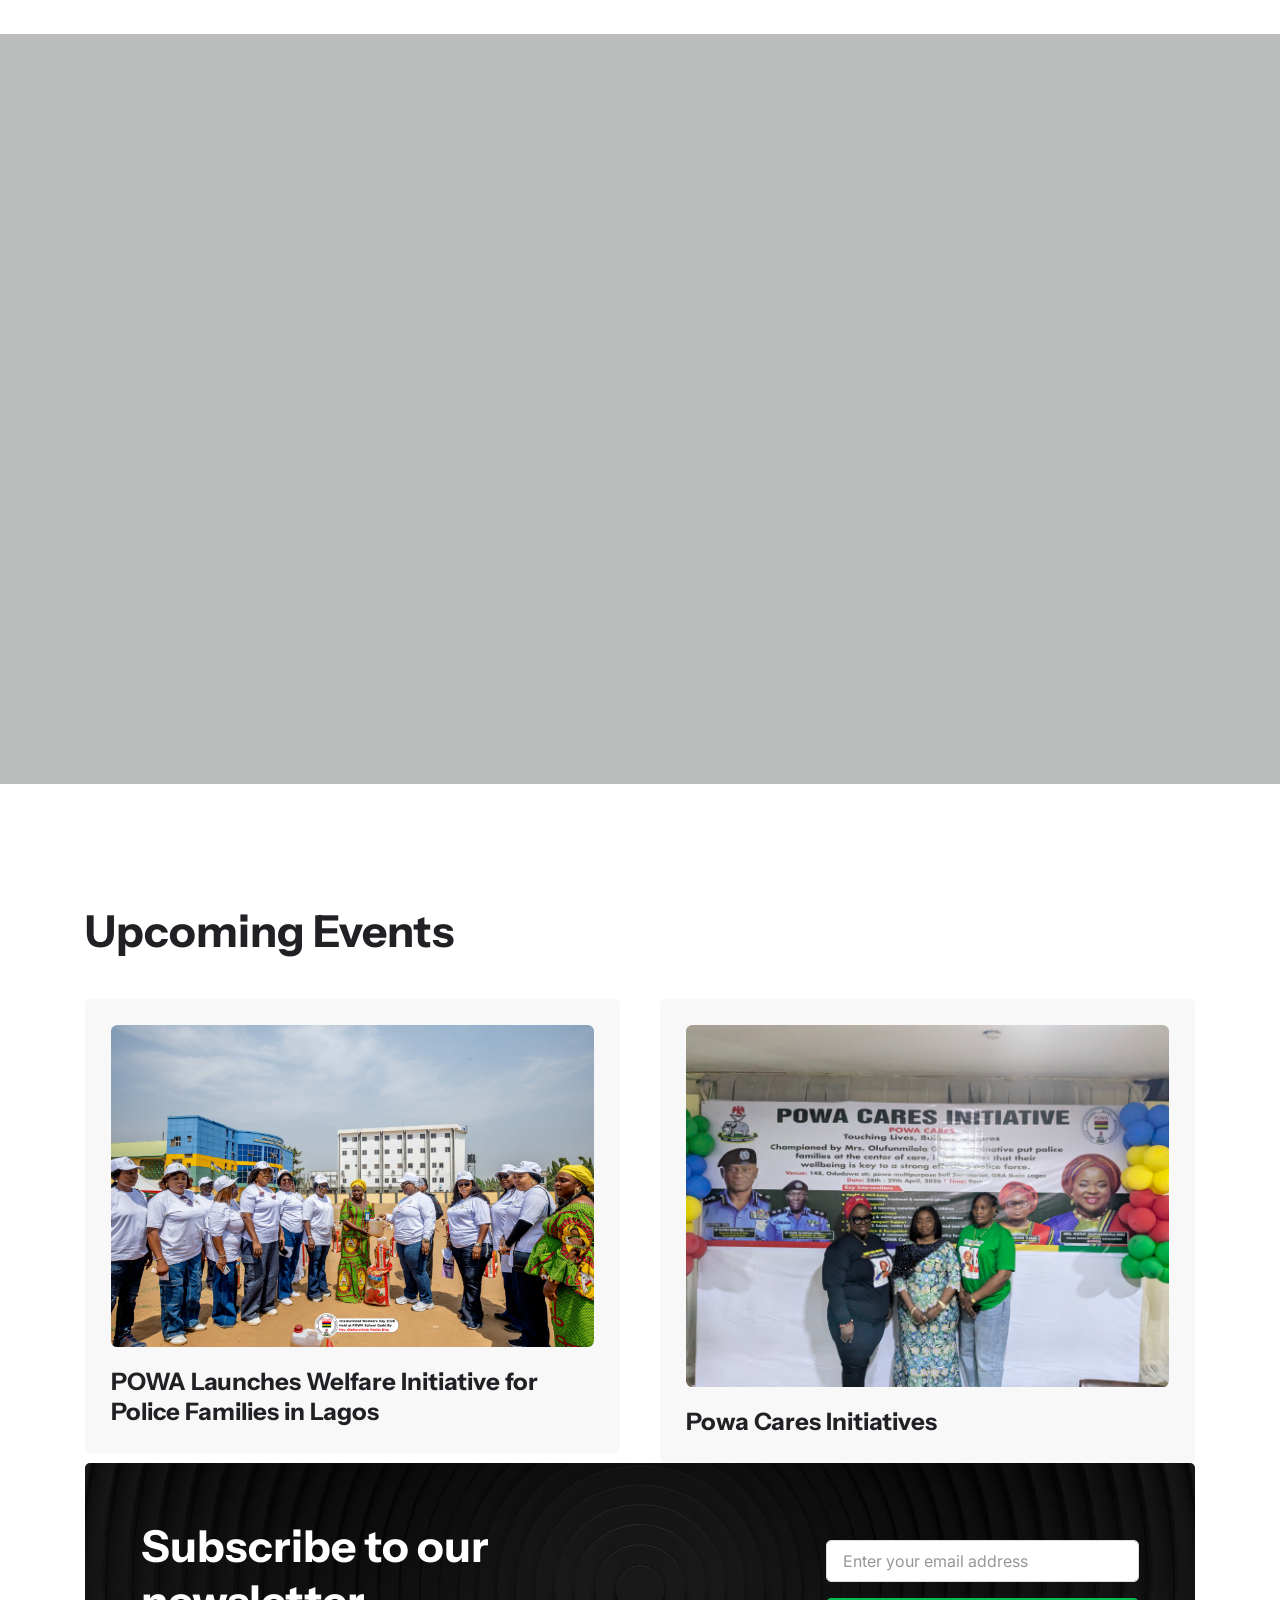
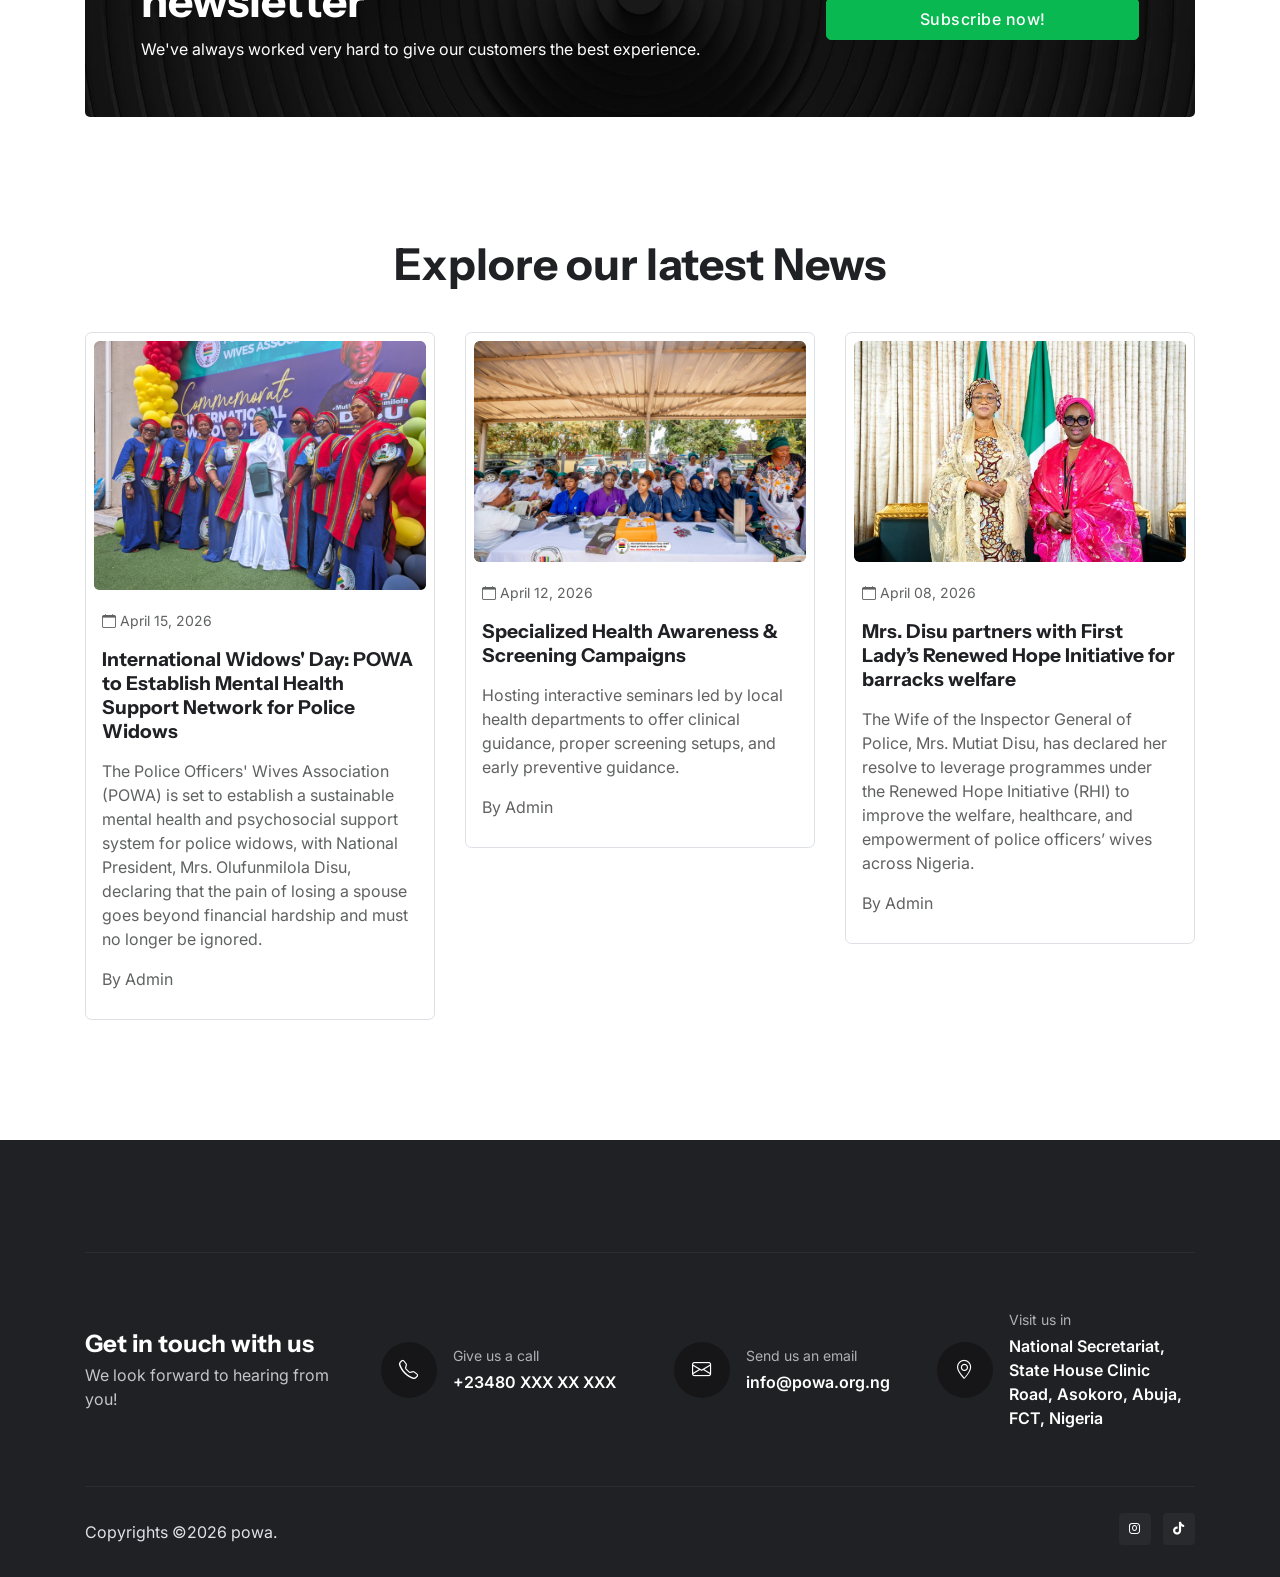
==== commit 9922c177: "hero section 3" ====
--- a/index.html
+++ b/index.html
@@ -79,7 +79,7 @@
 	<!-- Plugins CSS -->
 	<link rel="stylesheet" type="text/css" href="assets/vendor/font-awesome/css/all.min.css">
 	<link rel="stylesheet" type="text/css" href="assets/vendor/bootstrap-icons/bootstrap-icons.css">
-	<!-- <link rel="stylesheet" type="text/css" href="assets/vendor/swiper/swiper-bundle.min.css"> -->
+	<link rel="stylesheet" type="text/css" href="assets/vendor/swiper/swiper-bundle.min.css">
 	
 	<!-- Theme CSS -->
 	<link rel="stylesheet" type="text/css" href="assets/css/style.css">
